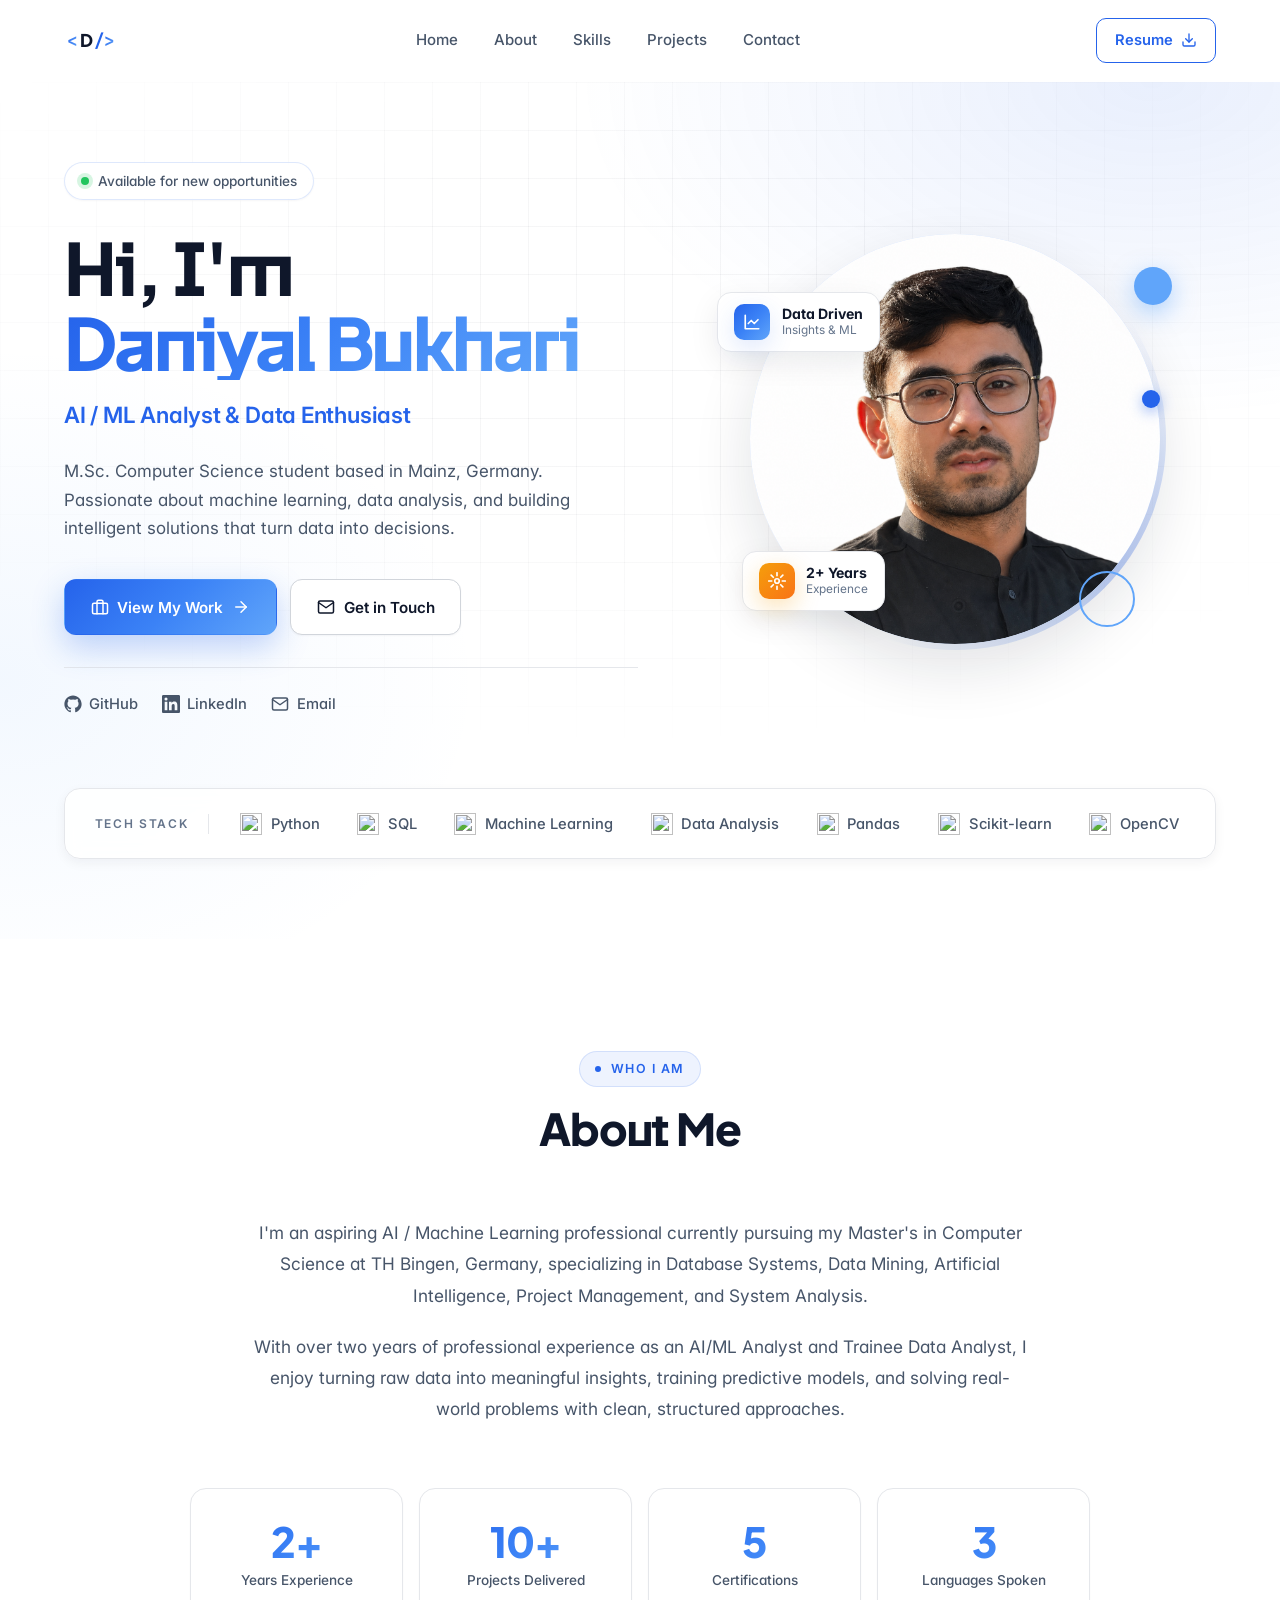
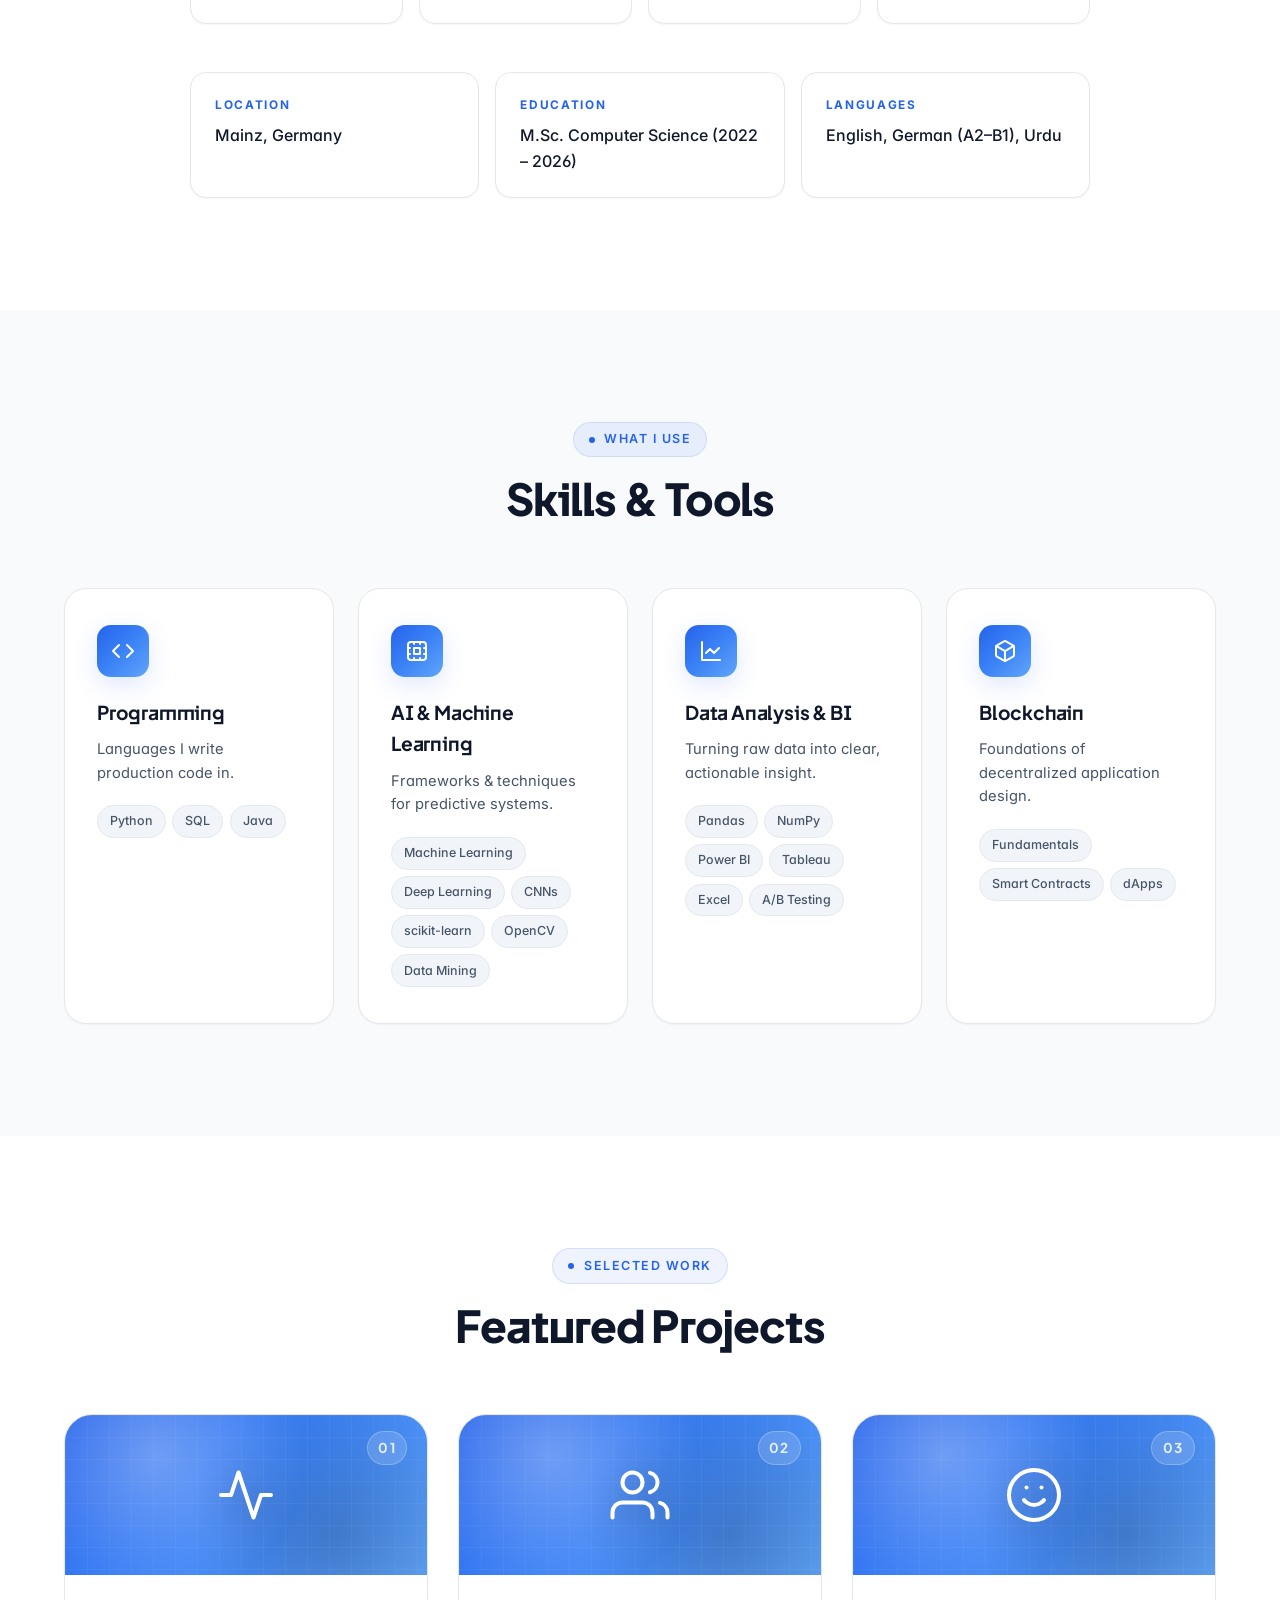
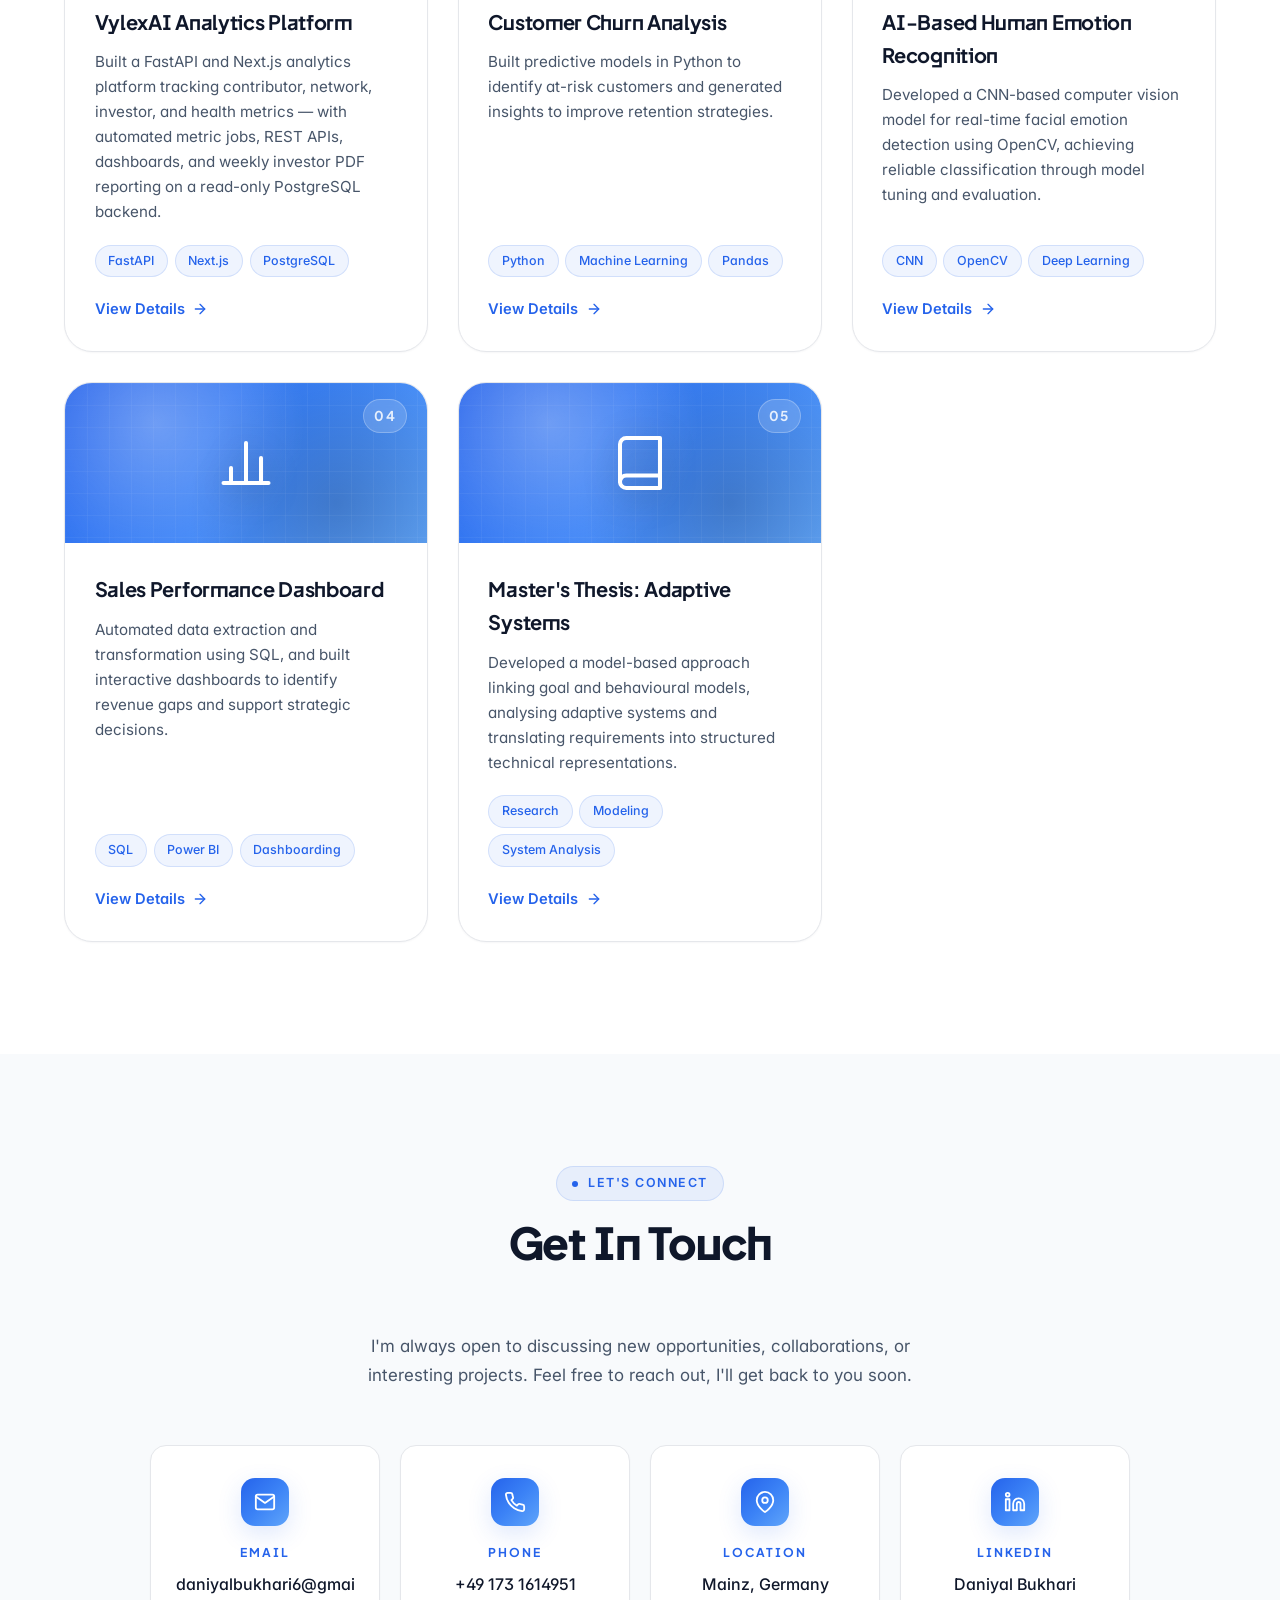
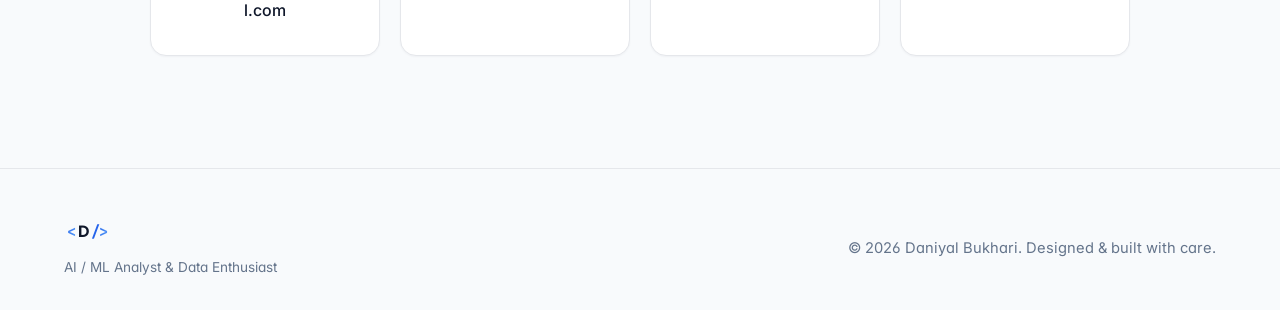
==== index.html @ b3a516f9 "Point Resume download buttons to updated CV with VylexAI Repoint btn-resume links from CV_with_thesi" ====
<!DOCTYPE html>
<html lang="en">
<head>
  <meta charset="UTF-8" />
  <meta name="viewport" content="width=device-width, initial-scale=1.0" />
  <title>Daniyal Bukhari | AI / ML Analyst</title>
  <meta name="description" content="Portfolio of Daniyal Bukhari, AI/ML Analyst and M.Sc. Computer Science student based in Mainz, Germany." />
  <link rel="preconnect" href="https://fonts.googleapis.com" />
  <link rel="preconnect" href="https://fonts.gstatic.com" crossorigin />
  <link href="https://fonts.googleapis.com/css2?family=Inter:wght@400;500;600;700;800&family=JetBrains+Mono:wght@600;700&family=Plus+Jakarta+Sans:wght@600;700;800&display=swap" rel="stylesheet" />
  <link rel="stylesheet" href="style.css" />
</head>
<body>

  <nav class="navbar">
    <div class="nav-container">
      <a href="#home" class="logo" aria-label="Daniyal Bukhari home">
        <svg class="logo-mark" viewBox="0 0 70 40" xmlns="http://www.w3.org/2000/svg" role="img" aria-hidden="true">
          <defs>
            <linearGradient id="logoGrad" x1="0" y1="0" x2="1" y2="1">
              <stop offset="0%" stop-color="#2563eb"/>
              <stop offset="100%" stop-color="#60a5fa"/>
            </linearGradient>
          </defs>
          <text x="4" y="29" font-family="'JetBrains Mono',ui-monospace,monospace" font-size="22" font-weight="700" fill="url(#logoGrad)">&lt;</text>
          <text x="20" y="29" font-family="'Plus Jakarta Sans','Inter',sans-serif" font-size="22" font-weight="800" fill="#0f172a">D</text>
          <text x="38" y="29" font-family="'JetBrains Mono',ui-monospace,monospace" font-size="22" font-weight="700" fill="#2563eb">/</text>
          <text x="50" y="29" font-family="'JetBrains Mono',ui-monospace,monospace" font-size="22" font-weight="700" fill="url(#logoGrad)">&gt;</text>
        </svg>
      </a>
      <button class="menu-toggle" aria-label="Toggle menu">&#9776;</button>
      <ul class="nav-links">
        <li><a href="#home">Home</a></li>
        <li><a href="#about">About</a></li>
        <li><a href="#skills">Skills</a></li>
        <li><a href="#projects">Projects</a></li>
        <li><a href="#contact">Contact</a></li>
      </ul>
      <a href="CV_Daniyal_Bukhari.pdf" class="btn-resume" download="Daniyal_Bukhari_CV.pdf">
        Resume
        <svg viewBox="0 0 24 24" fill="none" stroke="currentColor" stroke-width="2" stroke-linecap="round" stroke-linejoin="round" aria-hidden="true"><path d="M21 15v4a2 2 0 0 1-2 2H5a2 2 0 0 1-2-2v-4"></path><polyline points="7 10 12 15 17 10"></polyline><line x1="12" y1="15" x2="12" y2="3"></line></svg>
      </a>
    </div>
  </nav>

  <!-- Hero -->
  <section id="home" class="hero">
    <div class="grid-bg" aria-hidden="true"></div>
    <div class="container hero-grid">

      <div class="hero-content">
        <div class="hero-badge">
          <span class="dot"></span>
          <span>Available for new opportunities</span>
        </div>

        <h1>
          Hi, I'm <br />
          <span class="gradient">Daniyal Bukhari</span>
        </h1>
        <h2>AI / ML Analyst &amp; Data Enthusiast</h2>
        <p class="hero-text">
          M.Sc. Computer Science student based in Mainz, Germany. Passionate
          about machine learning, data analysis, and building intelligent
          solutions that turn data into decisions.
        </p>

        <div class="hero-buttons">
          <a href="#projects" class="btn btn-primary">
            <svg viewBox="0 0 24 24" fill="none" stroke="currentColor" stroke-width="2" stroke-linecap="round" stroke-linejoin="round" aria-hidden="true"><rect x="2" y="7" width="20" height="14" rx="2" ry="2"></rect><path d="M16 21V5a2 2 0 0 0-2-2h-4a2 2 0 0 0-2 2v16"></path></svg>
            View My Work
            <svg class="arrow" viewBox="0 0 24 24" fill="none" stroke="currentColor" stroke-width="2" stroke-linecap="round" stroke-linejoin="round" aria-hidden="true"><line x1="5" y1="12" x2="19" y2="12"></line><polyline points="12 5 19 12 12 19"></polyline></svg>
          </a>
          <a href="#contact" class="btn btn-secondary">
            <svg viewBox="0 0 24 24" fill="none" stroke="currentColor" stroke-width="2" stroke-linecap="round" stroke-linejoin="round" aria-hidden="true"><path d="M4 4h16c1.1 0 2 .9 2 2v12c0 1.1-.9 2-2 2H4c-1.1 0-2-.9-2-2V6c0-1.1.9-2 2-2z"></path><polyline points="22,6 12,13 2,6"></polyline></svg>
            Get in Touch
          </a>
        </div>

        <div class="hero-socials">
          <a href="https://github.com/Daniyal26" target="_blank" rel="noopener" class="social-link">
            <svg viewBox="0 0 24 24" fill="currentColor" aria-hidden="true"><path d="M12 .5C5.65.5.5 5.65.5 12c0 5.08 3.29 9.39 7.86 10.91.58.1.79-.25.79-.56 0-.27-.01-1-.02-1.96-3.2.69-3.87-1.54-3.87-1.54-.52-1.33-1.28-1.69-1.28-1.69-1.05-.72.08-.7.08-.7 1.16.08 1.77 1.19 1.77 1.19 1.03 1.77 2.7 1.26 3.36.96.1-.75.4-1.26.73-1.55-2.55-.29-5.24-1.28-5.24-5.69 0-1.26.45-2.29 1.18-3.09-.12-.29-.51-1.46.11-3.04 0 0 .97-.31 3.18 1.18a11 11 0 0 1 5.79 0c2.21-1.49 3.18-1.18 3.18-1.18.62 1.58.23 2.75.11 3.04.74.8 1.18 1.83 1.18 3.09 0 4.42-2.69 5.39-5.25 5.68.41.35.78 1.05.78 2.12 0 1.53-.01 2.76-.01 3.13 0 .31.21.67.8.56C20.21 21.39 23.5 17.08 23.5 12 23.5 5.65 18.35.5 12 .5z"/></svg>
            GitHub
          </a>
          <a href="https://www.linkedin.com/in/sm-daniyal-bukhari/" target="_blank" rel="noopener" class="social-link linkedin">
            <svg viewBox="0 0 24 24" fill="currentColor" aria-hidden="true"><path d="M20.45 20.45h-3.55v-5.57c0-1.33-.03-3.04-1.85-3.04-1.85 0-2.13 1.45-2.13 2.94v5.67H9.36V9h3.41v1.56h.05c.48-.9 1.64-1.85 3.37-1.85 3.6 0 4.27 2.37 4.27 5.46v6.28zM5.34 7.43a2.06 2.06 0 1 1 0-4.12 2.06 2.06 0 0 1 0 4.12zm1.78 13.02H3.56V9h3.56v11.45zM22.22 0H1.77C.79 0 0 .77 0 1.72v20.56C0 23.23.79 24 1.77 24h20.45C23.21 24 24 23.23 24 22.28V1.72C24 .77 23.21 0 22.22 0z"/></svg>
            LinkedIn
          </a>
          <a href="mailto:daniyalbukhari6@gmail.com" class="social-link">
            <svg viewBox="0 0 24 24" fill="none" stroke="currentColor" stroke-width="2" stroke-linecap="round" stroke-linejoin="round" aria-hidden="true"><path d="M4 4h16c1.1 0 2 .9 2 2v12c0 1.1-.9 2-2 2H4c-1.1 0-2-.9-2-2V6c0-1.1.9-2 2-2z"></path><polyline points="22,6 12,13 2,6"></polyline></svg>
            Email
          </a>
        </div>
      </div>

      <div class="hero-visual">
        <div class="avatar-wrap">
          <div class="deco-circle deco-circle-1" aria-hidden="true"></div>
          <div class="deco-circle deco-circle-2" aria-hidden="true"></div>
          <div class="deco-circle deco-circle-3" aria-hidden="true"></div>
          <div class="avatar-disc">
            <img src="photo_port.png" alt="Daniyal Bukhari" />
          </div>
          <div class="floating-card floating-card-1" aria-hidden="true">
            <div class="fc-icon">
              <svg viewBox="0 0 24 24" fill="none" stroke="currentColor" stroke-width="2.2" stroke-linecap="round" stroke-linejoin="round"><path d="M3 3v18h18"/><path d="M7 14l4-4 4 4 5-5"/></svg>
            </div>
            <div>
              <div class="fc-title">Data Driven</div>
              <div class="fc-sub">Insights &amp; ML</div>
            </div>
          </div>
          <div class="floating-card floating-card-2" aria-hidden="true">
            <div class="fc-icon alt">
              <svg viewBox="0 0 24 24" fill="none" stroke="currentColor" stroke-width="2.2" stroke-linecap="round" stroke-linejoin="round"><circle cx="12" cy="12" r="3"/><path d="M12 1v4M12 19v4M4.22 4.22l2.83 2.83M16.95 16.95l2.83 2.83M1 12h4M19 12h4M4.22 19.78l2.83-2.83M16.95 7.05l2.83-2.83"/></svg>
            </div>
            <div>
              <div class="fc-title">2+ Years</div>
              <div class="fc-sub">Experience</div>
            </div>
          </div>
        </div>
      </div>

    </div>

    <!-- Tech stack strip -->
    <div class="container">
      <div class="tech-strip">
        <span class="tech-label">Tech Stack</span>
        <div class="tech-list">
          <div class="tech-item">
            <img src="https://cdn.simpleicons.org/python/3776AB" alt="" aria-hidden="true" />
            <span>Python</span>
          </div>
          <div class="tech-item">
            <img src="https://cdn.simpleicons.org/mysql/4479A1" alt="" aria-hidden="true" />
            <span>SQL</span>
          </div>
          <div class="tech-item">
            <img src="https://cdn.simpleicons.org/tensorflow/FF6F00" alt="" aria-hidden="true" />
            <span>Machine Learning</span>
          </div>
          <div class="tech-item">
            <img src="https://cdn.simpleicons.org/numpy/013243" alt="" aria-hidden="true" />
            <span>Data Analysis</span>
          </div>
          <div class="tech-item">
            <img src="https://cdn.simpleicons.org/pandas/150458" alt="" aria-hidden="true" />
            <span>Pandas</span>
          </div>
          <div class="tech-item">
            <img src="https://cdn.simpleicons.org/scikitlearn/F7931E" alt="" aria-hidden="true" />
            <span>Scikit-learn</span>
          </div>
          <div class="tech-item">
            <img src="https://cdn.simpleicons.org/opencv/5C3EE8" alt="" aria-hidden="true" />
            <span>OpenCV</span>
          </div>
        </div>
      </div>
    </div>
  </section>

  <!-- About -->
  <section id="about" class="section">
    <div class="container">
      <span class="section-eyebrow">Who I Am</span>
      <h2 class="section-title">About Me</h2>
      <div class="about-content reveal">
        <p>
          I'm an aspiring AI / Machine Learning professional currently pursuing
          my Master's in Computer Science at TH Bingen, Germany, specializing
          in Database Systems, Data Mining, Artificial Intelligence, Project
          Management, and System Analysis.
        </p>
        <p>
          With over two years of professional experience as an AI/ML Analyst
          and Trainee Data Analyst, I enjoy turning raw data into meaningful
          insights, training predictive models, and solving real-world problems
          with clean, structured approaches.
        </p>
      </div>

      <div class="stats-grid">
        <div class="stat-card reveal">
          <div class="stat-num">2+</div>
          <div class="stat-label">Years Experience</div>
        </div>
        <div class="stat-card reveal">
          <div class="stat-num">10+</div>
          <div class="stat-label">Projects Delivered</div>
        </div>
        <div class="stat-card reveal">
          <div class="stat-num">5</div>
          <div class="stat-label">Certifications</div>
        </div>
        <div class="stat-card reveal">
          <div class="stat-num">3</div>
          <div class="stat-label">Languages Spoken</div>
        </div>
      </div>

      <div class="about-info">
        <div class="reveal">
          <strong>Location</strong>
          <span>Mainz, Germany</span>
        </div>
        <div class="reveal">
          <strong>Education</strong>
          <span>M.Sc. Computer Science (2022 – 2026)</span>
        </div>
        <div class="reveal">
          <strong>Languages</strong>
          <span>English, German (A2–B1), Urdu</span>
        </div>
      </div>
    </div>
  </section>

  <!-- Skills -->
  <section id="skills" class="section section-alt">
    <div class="container">
      <span class="section-eyebrow">What I Use</span>
      <h2 class="section-title">Skills &amp; Tools</h2>
      <div class="skills-grid">

        <div class="skill-card reveal">
          <div class="skill-icon" aria-hidden="true">
            <svg viewBox="0 0 24 24" fill="none" stroke="currentColor" stroke-width="2" stroke-linecap="round" stroke-linejoin="round"><polyline points="16 18 22 12 16 6"></polyline><polyline points="8 6 2 12 8 18"></polyline></svg>
          </div>
          <h3>Programming</h3>
          <p class="skill-desc">Languages I write production code in.</p>
          <div class="skill-tags">
            <span>Python</span>
            <span>SQL</span>
            <span>Java</span>
          </div>
        </div>

        <div class="skill-card reveal">
          <div class="skill-icon" aria-hidden="true">
            <svg viewBox="0 0 24 24" fill="none" stroke="currentColor" stroke-width="2" stroke-linecap="round" stroke-linejoin="round"><rect x="3" y="3" width="18" height="18" rx="3"></rect><path d="M9 9h6v6H9z"></path><path d="M9 3v2"></path><path d="M15 3v2"></path><path d="M9 19v2"></path><path d="M15 19v2"></path><path d="M3 9h2"></path><path d="M3 15h2"></path><path d="M19 9h2"></path><path d="M19 15h2"></path></svg>
          </div>
          <h3>AI &amp; Machine Learning</h3>
          <p class="skill-desc">Frameworks &amp; techniques for predictive systems.</p>
          <div class="skill-tags">
            <span>Machine Learning</span>
            <span>Deep Learning</span>
            <span>CNNs</span>
            <span>scikit-learn</span>
            <span>OpenCV</span>
            <span>Data Mining</span>
          </div>
        </div>

        <div class="skill-card reveal">
          <div class="skill-icon" aria-hidden="true">
            <svg viewBox="0 0 24 24" fill="none" stroke="currentColor" stroke-width="2" stroke-linecap="round" stroke-linejoin="round"><path d="M3 3v18h18"></path><path d="M7 14l4-4 4 4 5-5"></path></svg>
          </div>
          <h3>Data Analysis &amp; BI</h3>
          <p class="skill-desc">Turning raw data into clear, actionable insight.</p>
          <div class="skill-tags">
            <span>Pandas</span>
            <span>NumPy</span>
            <span>Power BI</span>
            <span>Tableau</span>
            <span>Excel</span>
            <span>A/B Testing</span>
          </div>
        </div>

        <div class="skill-card reveal">
          <div class="skill-icon" aria-hidden="true">
            <svg viewBox="0 0 24 24" fill="none" stroke="currentColor" stroke-width="2" stroke-linecap="round" stroke-linejoin="round"><path d="M21 16V8a2 2 0 0 0-1-1.73l-7-4a2 2 0 0 0-2 0l-7 4A2 2 0 0 0 3 8v8a2 2 0 0 0 1 1.73l7 4a2 2 0 0 0 2 0l7-4A2 2 0 0 0 21 16z"></path><polyline points="3.27 6.96 12 12.01 20.73 6.96"></polyline><line x1="12" y1="22.08" x2="12" y2="12"></line></svg>
          </div>
          <h3>Blockchain</h3>
          <p class="skill-desc">Foundations of decentralized application design.</p>
          <div class="skill-tags">
            <span>Fundamentals</span>
            <span>Smart Contracts</span>
            <span>dApps</span>
          </div>
        </div>

      </div>
    </div>
  </section>

  <!-- Projects -->
  <section id="projects" class="section">
    <div class="container">
      <span class="section-eyebrow">Selected Work</span>
      <h2 class="section-title">Featured Projects</h2>
      <div class="projects-grid">

        <article class="project-card reveal">
          <div class="project-thumb">
            <span class="project-num">01</span>
            <svg viewBox="0 0 24 24" fill="none" stroke="currentColor" stroke-width="1.6" stroke-linecap="round" stroke-linejoin="round"><polyline points="22 12 18 12 15 21 9 3 6 12 2 12"></polyline></svg>
          </div>
          <div class="project-body">
            <h3>VylexAI Analytics Platform</h3>
            <p>
              Built a FastAPI and Next.js analytics platform tracking
              contributor, network, investor, and health metrics — with
              automated metric jobs, REST APIs, dashboards, and weekly investor
              PDF reporting on a read-only PostgreSQL backend.
            </p>
            <div class="project-tags">
              <span>FastAPI</span>
              <span>Next.js</span>
              <span>PostgreSQL</span>
            </div>
            <a href="projects/vylexai-analytics.html" class="project-link">
              View Details
              <svg viewBox="0 0 24 24" fill="none" stroke="currentColor" stroke-width="2" stroke-linecap="round" stroke-linejoin="round" aria-hidden="true"><line x1="5" y1="12" x2="19" y2="12"></line><polyline points="12 5 19 12 12 19"></polyline></svg>
            </a>
          </div>
        </article>

        <article class="project-card reveal">
          <div class="project-thumb">
            <span class="project-num">02</span>
            <svg viewBox="0 0 24 24" fill="none" stroke="currentColor" stroke-width="1.6" stroke-linecap="round" stroke-linejoin="round"><path d="M17 21v-2a4 4 0 0 0-4-4H5a4 4 0 0 0-4 4v2"></path><circle cx="9" cy="7" r="4"></circle><path d="M23 21v-2a4 4 0 0 0-3-3.87"></path><path d="M16 3.13a4 4 0 0 1 0 7.75"></path></svg>
          </div>
          <div class="project-body">
            <h3>Customer Churn Analysis</h3>
            <p>
              Built predictive models in Python to identify at-risk customers
              and generated insights to improve retention strategies.
            </p>
            <div class="project-tags">
              <span>Python</span>
              <span>Machine Learning</span>
              <span>Pandas</span>
            </div>
            <a href="projects/churn-analysis.html" class="project-link">
              View Details
              <svg viewBox="0 0 24 24" fill="none" stroke="currentColor" stroke-width="2" stroke-linecap="round" stroke-linejoin="round" aria-hidden="true"><line x1="5" y1="12" x2="19" y2="12"></line><polyline points="12 5 19 12 12 19"></polyline></svg>
            </a>
          </div>
        </article>

        <article class="project-card reveal">
          <div class="project-thumb">
            <span class="project-num">03</span>
            <svg viewBox="0 0 24 24" fill="none" stroke="currentColor" stroke-width="1.6" stroke-linecap="round" stroke-linejoin="round"><circle cx="12" cy="12" r="10"></circle><path d="M8 14s1.5 2 4 2 4-2 4-2"></path><line x1="9" y1="9" x2="9.01" y2="9"></line><line x1="15" y1="9" x2="15.01" y2="9"></line></svg>
          </div>
          <div class="project-body">
            <h3>AI-Based Human Emotion Recognition</h3>
            <p>
              Developed a CNN-based computer vision model for real-time facial
              emotion detection using OpenCV, achieving reliable classification
              through model tuning and evaluation.
            </p>
            <div class="project-tags">
              <span>CNN</span>
              <span>OpenCV</span>
              <span>Deep Learning</span>
            </div>
            <a href="#" class="project-link">
              View Details
              <svg viewBox="0 0 24 24" fill="none" stroke="currentColor" stroke-width="2" stroke-linecap="round" stroke-linejoin="round" aria-hidden="true"><line x1="5" y1="12" x2="19" y2="12"></line><polyline points="12 5 19 12 12 19"></polyline></svg>
            </a>
          </div>
        </article>

        <article class="project-card reveal">
          <div class="project-thumb">
            <span class="project-num">04</span>
            <svg viewBox="0 0 24 24" fill="none" stroke="currentColor" stroke-width="1.6" stroke-linecap="round" stroke-linejoin="round"><line x1="18" y1="20" x2="18" y2="10"></line><line x1="12" y1="20" x2="12" y2="4"></line><line x1="6" y1="20" x2="6" y2="14"></line><line x1="3" y1="20" x2="21" y2="20"></line></svg>
          </div>
          <div class="project-body">
            <h3>Sales Performance Dashboard</h3>
            <p>
              Automated data extraction and transformation using SQL, and built
              interactive dashboards to identify revenue gaps and support
              strategic decisions.
            </p>
            <div class="project-tags">
              <span>SQL</span>
              <span>Power BI</span>
              <span>Dashboarding</span>
            </div>
            <a href="#" class="project-link">
              View Details
              <svg viewBox="0 0 24 24" fill="none" stroke="currentColor" stroke-width="2" stroke-linecap="round" stroke-linejoin="round" aria-hidden="true"><line x1="5" y1="12" x2="19" y2="12"></line><polyline points="12 5 19 12 12 19"></polyline></svg>
            </a>
          </div>
        </article>

        <article class="project-card reveal">
          <div class="project-thumb">
            <span class="project-num">05</span>
            <svg viewBox="0 0 24 24" fill="none" stroke="currentColor" stroke-width="1.6" stroke-linecap="round" stroke-linejoin="round"><path d="M4 19.5A2.5 2.5 0 0 1 6.5 17H20"></path><path d="M6.5 2H20v20H6.5A2.5 2.5 0 0 1 4 19.5v-15A2.5 2.5 0 0 1 6.5 2z"></path></svg>
          </div>
          <div class="project-body">
            <h3>Master's Thesis: Adaptive Systems</h3>
            <p>
              Developed a model-based approach linking goal and behavioural
              models, analysing adaptive systems and translating requirements
              into structured technical representations.
            </p>
            <div class="project-tags">
              <span>Research</span>
              <span>Modeling</span>
              <span>System Analysis</span>
            </div>
            <a href="#" class="project-link">
              View Details
              <svg viewBox="0 0 24 24" fill="none" stroke="currentColor" stroke-width="2" stroke-linecap="round" stroke-linejoin="round" aria-hidden="true"><line x1="5" y1="12" x2="19" y2="12"></line><polyline points="12 5 19 12 12 19"></polyline></svg>
            </a>
          </div>
        </article>

      </div>
    </div>
  </section>

  <!-- Contact -->
  <section id="contact" class="section section-alt">
    <div class="container">
      <span class="section-eyebrow">Let's Connect</span>
      <h2 class="section-title">Get In Touch</h2>
      <p class="contact-intro">
        I'm always open to discussing new opportunities, collaborations, or
        interesting projects. Feel free to reach out, I'll get back to you soon.
      </p>
      <div class="contact-grid">

        <a href="mailto:daniyalbukhari6@gmail.com" class="contact-card reveal">
          <div class="contact-icon" aria-hidden="true">
            <svg viewBox="0 0 24 24" fill="none" stroke="currentColor" stroke-width="2" stroke-linecap="round" stroke-linejoin="round"><path d="M4 4h16c1.1 0 2 .9 2 2v12c0 1.1-.9 2-2 2H4c-1.1 0-2-.9-2-2V6c0-1.1.9-2 2-2z"></path><polyline points="22,6 12,13 2,6"></polyline></svg>
          </div>
          <h3>Email</h3>
          <p>daniyalbukhari6@gmail.com</p>
        </a>

        <a href="tel:+491731614951" class="contact-card reveal">
          <div class="contact-icon" aria-hidden="true">
            <svg viewBox="0 0 24 24" fill="none" stroke="currentColor" stroke-width="2" stroke-linecap="round" stroke-linejoin="round"><path d="M22 16.92v3a2 2 0 0 1-2.18 2 19.79 19.79 0 0 1-8.63-3.07 19.5 19.5 0 0 1-6-6 19.79 19.79 0 0 1-3.07-8.67A2 2 0 0 1 4.11 2h3a2 2 0 0 1 2 1.72 12.84 12.84 0 0 0 .7 2.81 2 2 0 0 1-.45 2.11L8.09 9.91a16 16 0 0 0 6 6l1.27-1.27a2 2 0 0 1 2.11-.45 12.84 12.84 0 0 0 2.81.7A2 2 0 0 1 22 16.92z"></path></svg>
          </div>
          <h3>Phone</h3>
          <p>+49 173 1614951</p>
        </a>

        <div class="contact-card reveal">
          <div class="contact-icon" aria-hidden="true">
            <svg viewBox="0 0 24 24" fill="none" stroke="currentColor" stroke-width="2" stroke-linecap="round" stroke-linejoin="round"><path d="M21 10c0 7-9 13-9 13s-9-6-9-13a9 9 0 0 1 18 0z"></path><circle cx="12" cy="10" r="3"></circle></svg>
          </div>
          <h3>Location</h3>
          <p>Mainz, Germany</p>
        </div>

        <a href="https://www.linkedin.com/in/sm-daniyal-bukhari/" target="_blank" rel="noopener" class="contact-card reveal">
          <div class="contact-icon" aria-hidden="true">
            <svg viewBox="0 0 24 24" fill="none" stroke="currentColor" stroke-width="2" stroke-linecap="round" stroke-linejoin="round"><path d="M16 8a6 6 0 0 1 6 6v7h-4v-7a2 2 0 0 0-4 0v7h-4v-7a6 6 0 0 1 6-6z"></path><rect x="2" y="9" width="4" height="12"></rect><circle cx="4" cy="4" r="2"></circle></svg>
          </div>
          <h3>LinkedIn</h3>
          <p>Daniyal Bukhari</p>
        </a>

      </div>
    </div>
  </section>

  <footer class="footer">
    <div class="container footer-inner">
      <div class="footer-brand">
        <a href="#home" class="logo" aria-label="Daniyal Bukhari home">
        <svg class="logo-mark" viewBox="0 0 70 40" xmlns="http://www.w3.org/2000/svg" role="img" aria-hidden="true">
          <defs>
            <linearGradient id="logoGrad" x1="0" y1="0" x2="1" y2="1">
              <stop offset="0%" stop-color="#2563eb"/>
              <stop offset="100%" stop-color="#60a5fa"/>
            </linearGradient>
          </defs>
          <text x="4" y="29" font-family="'JetBrains Mono',ui-monospace,monospace" font-size="22" font-weight="700" fill="url(#logoGrad)">&lt;</text>
          <text x="20" y="29" font-family="'Plus Jakarta Sans','Inter',sans-serif" font-size="22" font-weight="800" fill="#0f172a">D</text>
          <text x="38" y="29" font-family="'JetBrains Mono',ui-monospace,monospace" font-size="22" font-weight="700" fill="#2563eb">/</text>
          <text x="50" y="29" font-family="'JetBrains Mono',ui-monospace,monospace" font-size="22" font-weight="700" fill="url(#logoGrad)">&gt;</text>
        </svg>
      </a>
        <p>AI / ML Analyst &amp; Data Enthusiast</p>
      </div>
      <p class="footer-copy">&copy; <span id="year"></span> Daniyal Bukhari. Designed &amp; built with care.</p>
    </div>
  </footer>

  <a href="#home" class="scroll-top" aria-label="Scroll to top">
    <svg viewBox="0 0 24 24" fill="none" stroke="currentColor" stroke-width="2" stroke-linecap="round" stroke-linejoin="round"><line x1="12" y1="19" x2="12" y2="5"></line><polyline points="5 12 12 5 19 12"></polyline></svg>
  </a>

  <script src="script.js"></script>
</body>
</html>
---- style.css ----
/* ============================================
   Theme tokens — edit here to re-skin the site
   ============================================ */
:root {
  /* Brand */
  --brand-1: #2563eb;
  --brand-2: #3b82f6;
  --brand-3: #60a5fa;
  --brand-deep: #1d4ed8;
  --gradient-brand: linear-gradient(135deg, #2563eb 0%, #3b82f6 50%, #60a5fa 100%);
  --gradient-soft: linear-gradient(135deg, #eff6ff 0%, #dbeafe 100%);

  /* Surfaces */
  --bg: #ffffff;
  --bg-soft: #f8fafc;
  --bg-tint: #f1f5f9;
  --surface: #ffffff;
  --border: #e5e7eb;
  --border-strong: #d1d5db;

  /* Text */
  --text: #0f172a;
  --text-muted: #475569;
  --text-dim: #64748b;

  /* Effects */
  --radius-xs: 8px;
  --radius-sm: 12px;
  --radius: 16px;
  --radius-lg: 22px;
  --radius-xl: 28px;
  --shadow-xs: 0 1px 2px rgba(15, 23, 42, 0.04);
  --shadow-sm: 0 4px 12px rgba(15, 23, 42, 0.05);
  --shadow-md: 0 10px 30px rgba(15, 23, 42, 0.08);
  --shadow-lg: 0 24px 60px rgba(15, 23, 42, 0.12);
  --shadow-glow: 0 12px 32px rgba(37, 99, 235, 0.28);
  --shadow-glow-soft: 0 8px 24px rgba(37, 99, 235, 0.15);

  --ease: cubic-bezier(0.4, 0, 0.2, 1);
  --ease-spring: cubic-bezier(0.34, 1.56, 0.64, 1);
  --t-fast: 180ms var(--ease);
  --t: 320ms var(--ease);
  --t-slow: 500ms var(--ease);

  /* Typography */
  --font-display: 'Plus Jakarta Sans', 'Inter', -apple-system, BlinkMacSystemFont, sans-serif;
  --font-body: 'Inter', -apple-system, BlinkMacSystemFont, "Segoe UI", Roboto, sans-serif;
}

/* ============================================
   Reset & base
   ============================================ */
*, *::before, *::after { box-sizing: border-box; margin: 0; padding: 0; }
html {
  scroll-behavior: smooth;
  scroll-padding-top: 80px;
}

body {
  font-family: var(--font-body);
  color: var(--text);
  background: var(--bg);
  line-height: 1.65;
  -webkit-font-smoothing: antialiased;
  -moz-osx-font-smoothing: grayscale;
  font-feature-settings: "ss01", "cv11";
  overflow-x: hidden;
}

a { color: inherit; text-decoration: none; }
img { max-width: 100%; display: block; }
::selection { background: rgba(37, 99, 235, 0.18); color: var(--text); }

h1, h2, h3 { font-family: var(--font-display); }

:focus-visible {
  outline: 2px solid var(--brand-1);
  outline-offset: 3px;
  border-radius: 4px;
}

/* ============================================
   Layout
   ============================================ */
.container {
  max-width: 1200px;
  margin: 0 auto;
  padding: 0 1.5rem;
}

.section {
  padding: 7rem 1.5rem;
  position: relative;
}

.section-alt {
  background: var(--bg-soft);
}

.section-eyebrow {
  display: inline-flex;
  align-items: center;
  gap: 0.6rem;
  padding: 0.4rem 0.95rem;
  background: rgba(37, 99, 235, 0.08);
  border: 1px solid rgba(37, 99, 235, 0.14);
  border-radius: 999px;
  font-size: 0.78rem;
  font-weight: 600;
  letter-spacing: 0.12em;
  text-transform: uppercase;
  color: var(--brand-1);
  margin-bottom: 1rem;
}

.section-eyebrow::before {
  content: "";
  width: 6px;
  height: 6px;
  border-radius: 50%;
  background: var(--brand-1);
}

/* center the eyebrow inside section blocks */
.section .container > .section-eyebrow {
  display: flex;
  width: fit-content;
  margin-left: auto;
  margin-right: auto;
}

.section-title {
  font-size: clamp(2rem, 4.2vw, 2.75rem);
  font-weight: 800;
  text-align: center;
  letter-spacing: -0.025em;
  margin-bottom: 4rem;
  color: var(--text);
  line-height: 1.15;
}

/* ============================================
   Navbar
   ============================================ */
.navbar {
  position: sticky;
  top: 0;
  z-index: 100;
  background: rgba(255, 255, 255, 0.78);
  backdrop-filter: blur(18px) saturate(160%);
  -webkit-backdrop-filter: blur(18px) saturate(160%);
  border-bottom: 1px solid transparent;
  transition: border-color var(--t), box-shadow var(--t), background var(--t);
}

.navbar.scrolled {
  border-bottom-color: var(--border);
  box-shadow: 0 6px 24px rgba(15, 23, 42, 0.05);
}

.nav-container {
  max-width: 1200px;
  margin: 0 auto;
  padding: 1.1rem 1.5rem;
  display: flex;
  justify-content: space-between;
  align-items: center;
  gap: 1rem;
}

.logo {
  display: inline-flex;
  align-items: center;
  font-family: var(--font-display);
  font-size: 1.4rem;
  font-weight: 800;
  letter-spacing: -0.025em;
  color: var(--text);
}

.logo span { color: var(--brand-1); }

.logo-mark {
  display: block;
  height: 32px;
  width: auto;
  transition: transform var(--t-fast), filter var(--t);
}

.logo:hover .logo-mark {
  transform: translateY(-1px) scale(1.04);
  filter: drop-shadow(0 4px 10px rgba(37, 99, 235, 0.25));
}

.footer-brand .logo-mark { height: 28px; }

@media (max-width: 720px) {
  .logo-mark { height: 28px; }
}

.nav-links {
  display: flex;
  gap: 0.25rem;
  list-style: none;
}

.nav-links a {
  position: relative;
  display: inline-block;
  padding: 0.55rem 1rem;
  font-size: 0.94rem;
  font-weight: 500;
  color: var(--text-muted);
  border-radius: 8px;
  transition: color var(--t-fast), background var(--t-fast);
}

.nav-links a::after {
  content: "";
  position: absolute;
  left: 1rem;
  right: 1rem;
  bottom: 4px;
  height: 2px;
  border-radius: 2px;
  background: var(--brand-1);
  transform: scaleX(0);
  transform-origin: center;
  transition: transform var(--t);
}

.nav-links a:hover { color: var(--text); }
.nav-links a:hover::after { transform: scaleX(1); }

.btn-resume {
  display: inline-flex;
  align-items: center;
  gap: 0.45rem;
  padding: 0.6rem 1.15rem;
  border: 1.5px solid var(--brand-1);
  color: var(--brand-1);
  border-radius: 10px;
  font-size: 0.92rem;
  font-weight: 600;
  transition: background var(--t-fast), color var(--t-fast), transform var(--t-fast), box-shadow var(--t);
}

.btn-resume svg { width: 16px; height: 16px; }

.btn-resume:hover {
  background: var(--brand-1);
  color: #fff;
  transform: translateY(-1px);
  box-shadow: var(--shadow-glow-soft);
}

.menu-toggle {
  display: none;
  background: none;
  border: 1px solid var(--border);
  border-radius: 10px;
  padding: 0.4rem 0.7rem;
  font-size: 1.25rem;
  cursor: pointer;
  color: var(--text);
}

/* ============================================
   Hero
   ============================================ */
.hero {
  position: relative;
  padding: 5rem 1.5rem 5rem;
  overflow: hidden;
  background:
    radial-gradient(60rem 35rem at 90% 0%, rgba(37,99,235,0.10), transparent 60%),
    radial-gradient(50rem 35rem at 0% 70%, rgba(96,165,250,0.08), transparent 60%);
}

/* subtle grid pattern */
.grid-bg {
  position: absolute;
  inset: 0;
  background-image:
    linear-gradient(rgba(15, 23, 42, 0.04) 1px, transparent 1px),
    linear-gradient(90deg, rgba(15, 23, 42, 0.04) 1px, transparent 1px);
  background-size: 48px 48px;
  mask-image: radial-gradient(ellipse 80% 60% at 50% 30%, #000 30%, transparent 80%);
  -webkit-mask-image: radial-gradient(ellipse 80% 60% at 50% 30%, #000 30%, transparent 80%);
  pointer-events: none;
}

.hero-grid {
  display: grid;
  grid-template-columns: 1.1fr 1fr;
  gap: 3.5rem;
  align-items: center;
  margin-bottom: 4.5rem;
  position: relative;
}

.hero-content { max-width: 600px; }

.hero-badge {
  display: inline-flex;
  align-items: center;
  gap: 0.55rem;
  padding: 0.45rem 1rem;
  border-radius: 999px;
  background: rgba(255, 255, 255, 0.7);
  backdrop-filter: blur(10px);
  border: 1px solid rgba(37, 99, 235, 0.15);
  font-size: 0.85rem;
  color: var(--text-muted);
  margin-bottom: 1.85rem;
  font-weight: 500;
  box-shadow: var(--shadow-xs);
}

.hero-badge .dot {
  width: 8px;
  height: 8px;
  border-radius: 50%;
  background: #22c55e;
  box-shadow: 0 0 0 4px rgba(34, 197, 94, 0.18);
  animation: pulse-dot 2.4s ease-in-out infinite;
}

@keyframes pulse-dot {
  0%, 100% { box-shadow: 0 0 0 4px rgba(34, 197, 94, 0.18); }
  50%      { box-shadow: 0 0 0 7px rgba(34, 197, 94, 0.05); }
}

.hero h1 {
  font-size: clamp(2.5rem, 6.5vw, 4.5rem);
  font-weight: 800;
  letter-spacing: -0.035em;
  line-height: 1.04;
  margin-bottom: 1.1rem;
  color: var(--text);
}

.hero h1 .gradient {
  background: var(--gradient-brand);
  -webkit-background-clip: text;
  background-clip: text;
  color: transparent;
  display: inline-block;
}

.hero h2 {
  font-size: clamp(1.1rem, 2.2vw, 1.4rem);
  color: var(--brand-1);
  font-weight: 600;
  margin-bottom: 1.4rem;
  letter-spacing: -0.01em;
  font-family: var(--font-body);
}

.hero-text {
  color: var(--text-muted);
  font-size: 1.06rem;
  line-height: 1.7;
  margin-bottom: 2.25rem;
  max-width: 540px;
}

.hero-buttons {
  display: flex;
  gap: 0.85rem;
  flex-wrap: wrap;
  margin-bottom: 2rem;
}

.hero-socials {
  display: flex;
  align-items: center;
  gap: 1.5rem;
  flex-wrap: wrap;
  padding-top: 1.5rem;
  border-top: 1px solid var(--border);
}

.social-link {
  display: inline-flex;
  align-items: center;
  gap: 0.45rem;
  font-size: 0.92rem;
  font-weight: 500;
  color: var(--text-muted);
  transition: color var(--t-fast), transform var(--t-fast);
}

.social-link svg { width: 18px; height: 18px; }

.social-link:hover {
  color: var(--brand-1);
  transform: translateY(-1px);
}

.social-link.linkedin:hover { color: #0a66c2; }

/* ============================================
   Buttons
   ============================================ */
.btn {
  display: inline-flex;
  align-items: center;
  justify-content: center;
  gap: 0.55rem;
  padding: 0.9rem 1.6rem;
  border-radius: 12px;
  font-weight: 600;
  font-size: 0.95rem;
  cursor: pointer;
  border: 1.5px solid transparent;
  transition: transform var(--t-fast), box-shadow var(--t), background var(--t), border-color var(--t), color var(--t);
  white-space: nowrap;
  position: relative;
  overflow: hidden;
}

.btn svg { width: 18px; height: 18px; }
.btn .arrow { transition: transform var(--t); }
.btn:hover .arrow { transform: translateX(3px); }

.btn-primary {
  background: var(--gradient-brand);
  color: #fff;
  box-shadow: var(--shadow-glow);
}

.btn-primary::before {
  content: "";
  position: absolute;
  inset: 0;
  background: linear-gradient(135deg, #1d4ed8, #2563eb);
  opacity: 0;
  transition: opacity var(--t);
}

.btn-primary > * { position: relative; z-index: 1; }

.btn-primary:hover {
  transform: translateY(-2px);
  box-shadow: 0 18px 40px rgba(37, 99, 235, 0.4);
}

.btn-primary:hover::before { opacity: 1; }

.btn-secondary {
  background: #fff;
  border-color: var(--border-strong);
  color: var(--text);
  box-shadow: var(--shadow-xs);
}

.btn-secondary:hover {
  transform: translateY(-2px);
  border-color: var(--brand-1);
  color: var(--brand-1);
  box-shadow: var(--shadow-sm);
}

/* ============================================
   Hero visual (avatar + decoration + floating cards)
   ============================================ */
.hero-visual {
  display: flex;
  align-items: center;
  justify-content: center;
  position: relative;
}

.avatar-wrap {
  position: relative;
  width: clamp(280px, 32vw, 440px);
  aspect-ratio: 1;
}

.avatar-wrap::before {
  content: "";
  position: absolute;
  inset: -6px;
  border-radius: 50%;
  background: conic-gradient(from 200deg, transparent 60%, rgba(37, 99, 235, 0.3) 80%, transparent 100%);
  animation: rotate 14s linear infinite;
  z-index: 0;
}

@keyframes rotate {
  to { transform: rotate(360deg); }
}

.avatar-disc {
  position: absolute;
  inset: 0;
  border-radius: 50%;
  background: var(--gradient-soft);
  box-shadow:
    inset 0 0 0 1px rgba(37, 99, 235, 0.08),
    var(--shadow-lg);
  overflow: hidden;
  isolation: isolate;
}

.avatar-disc img {
  position: absolute;
  inset: 0;
  width: 100%;
  height: 100%;
  object-fit: cover;
  object-position: center 22%;
  border-radius: 50%;
  display: block;
}

.deco-circle {
  position: absolute;
  border-radius: 50%;
  z-index: 2;
}

.deco-circle-1 {
  width: 38px;
  height: 38px;
  background: var(--brand-3);
  top: 8%;
  right: -3%;
  box-shadow: 0 8px 24px rgba(96, 165, 250, 0.5);
  animation: bob 5s ease-in-out infinite;
}

.deco-circle-2 {
  width: 56px;
  height: 56px;
  border: 2.5px solid var(--brand-3);
  bottom: 4%;
  right: 6%;
  animation: bob 6s ease-in-out -2s infinite;
}

.deco-circle-3 {
  width: 18px;
  height: 18px;
  background: var(--brand-1);
  top: 38%;
  right: 0%;
  box-shadow: 0 4px 14px rgba(37, 99, 235, 0.45);
  animation: bob 4.5s ease-in-out -1s infinite;
}

@keyframes bob {
  0%, 100% { transform: translateY(0); }
  50%      { transform: translateY(-14px); }
}

/* Floating info cards next to avatar */
.floating-card {
  position: absolute;
  background: #fff;
  border: 1px solid var(--border);
  border-radius: 14px;
  box-shadow: var(--shadow-md);
  padding: 0.7rem 1rem;
  display: flex;
  align-items: center;
  gap: 0.7rem;
  z-index: 3;
  white-space: nowrap;
}

.floating-card-1 {
  top: 14%;
  left: -8%;
  animation: bob 6s ease-in-out infinite;
}

.floating-card-2 {
  bottom: 8%;
  left: -2%;
  animation: bob 5s ease-in-out -2.5s infinite;
}

.fc-icon {
  width: 36px;
  height: 36px;
  border-radius: 10px;
  background: var(--gradient-brand);
  color: #fff;
  display: flex;
  align-items: center;
  justify-content: center;
  flex-shrink: 0;
  box-shadow: var(--shadow-glow-soft);
}

.fc-icon svg { width: 18px; height: 18px; }

.fc-icon.alt {
  background: linear-gradient(135deg, #f59e0b, #f97316);
  box-shadow: 0 8px 24px rgba(245, 158, 11, 0.3);
}

.fc-title {
  font-weight: 700;
  font-size: 0.88rem;
  color: var(--text);
  line-height: 1.2;
}

.fc-sub {
  font-size: 0.74rem;
  color: var(--text-dim);
  line-height: 1.2;
}

/* ============================================
   Tech strip
   ============================================ */
.tech-strip {
  display: flex;
  align-items: center;
  gap: 1.5rem;
  flex-wrap: wrap;
  padding: 1.4rem 1.85rem;
  background: rgba(255, 255, 255, 0.85);
  backdrop-filter: blur(8px);
  border: 1px solid var(--border);
  border-radius: var(--radius);
  box-shadow: var(--shadow-sm);
  position: relative;
}

.tech-label {
  font-size: 0.75rem;
  letter-spacing: 0.14em;
  text-transform: uppercase;
  color: var(--text-dim);
  font-weight: 600;
  padding-right: 1.25rem;
  border-right: 1px solid var(--border);
}

.tech-list {
  display: flex;
  align-items: center;
  gap: 1.5rem;
  flex-wrap: wrap;
  flex: 1;
  justify-content: space-around;
}

.tech-item {
  display: inline-flex;
  align-items: center;
  gap: 0.55rem;
  color: var(--text-muted);
  font-weight: 500;
  font-size: 0.92rem;
  white-space: nowrap;
  transition: color var(--t-fast), transform var(--t-fast);
}

.tech-item:hover {
  color: var(--text);
  transform: translateY(-2px);
}

.tech-item img { width: 22px; height: 22px; }

/* ============================================
   About
   ============================================ */
.about-content {
  max-width: 780px;
  margin: 0 auto;
  font-size: 1.08rem;
  color: var(--text-muted);
  text-align: center;
  line-height: 1.8;
}

.about-content p { margin-bottom: 1.25rem; }

.stats-grid {
  display: grid;
  grid-template-columns: repeat(auto-fit, minmax(180px, 1fr));
  gap: 1rem;
  margin: 4rem auto 3rem;
  max-width: 900px;
}

.stat-card {
  background: #fff;
  padding: 2rem 1.5rem;
  border: 1px solid var(--border);
  border-radius: var(--radius);
  text-align: center;
  box-shadow: var(--shadow-xs);
  transition: transform var(--t), border-color var(--t), box-shadow var(--t);
}

.stat-card:hover {
  transform: translateY(-4px);
  border-color: var(--brand-1);
  box-shadow: var(--shadow-md);
}

.stat-num {
  font-family: var(--font-display);
  font-size: clamp(2rem, 4vw, 2.6rem);
  font-weight: 800;
  background: var(--gradient-brand);
  -webkit-background-clip: text;
  background-clip: text;
  color: transparent;
  letter-spacing: -0.03em;
  line-height: 1;
  margin-bottom: 0.4rem;
}

.stat-label {
  font-size: 0.85rem;
  color: var(--text-muted);
  font-weight: 500;
}

.about-info {
  display: grid;
  grid-template-columns: repeat(auto-fit, minmax(220px, 1fr));
  gap: 1rem;
  max-width: 900px;
  margin: 0 auto;
}

.about-info > div {
  padding: 1.4rem 1.5rem;
  background: #fff;
  border: 1px solid var(--border);
  border-radius: var(--radius);
  box-shadow: var(--shadow-xs);
  transition: border-color var(--t), transform var(--t), box-shadow var(--t);
}

.about-info > div:hover {
  border-color: var(--brand-1);
  transform: translateY(-2px);
  box-shadow: var(--shadow-md);
}

.about-info strong {
  display: block;
  font-size: 0.74rem;
  letter-spacing: 0.14em;
  text-transform: uppercase;
  color: var(--brand-1);
  margin-bottom: 0.4rem;
  font-weight: 700;
}

.about-info span {
  color: var(--text);
  font-weight: 500;
}

/* ============================================
   Skills
   ============================================ */
.skills-grid {
  display: grid;
  grid-template-columns: repeat(auto-fit, minmax(260px, 1fr));
  gap: 1.5rem;
}

.skill-card {
  position: relative;
  background: #fff;
  padding: 2.25rem 2rem;
  border-radius: var(--radius-lg);
  border: 1px solid var(--border);
  box-shadow: var(--shadow-xs);
  transition: transform var(--t), border-color var(--t), box-shadow var(--t);
  overflow: hidden;
}

.skill-card::before {
  content: "";
  position: absolute;
  inset: 0;
  background: linear-gradient(135deg, rgba(37,99,235,0.04) 0%, transparent 60%);
  opacity: 0;
  transition: opacity var(--t);
  pointer-events: none;
}

.skill-card:hover {
  transform: translateY(-6px);
  border-color: rgba(37, 99, 235, 0.4);
  box-shadow: var(--shadow-lg);
}

.skill-card:hover::before { opacity: 1; }

.skill-card > * { position: relative; }

.skill-icon {
  display: inline-flex;
  align-items: center;
  justify-content: center;
  width: 52px;
  height: 52px;
  border-radius: 14px;
  background: var(--gradient-brand);
  color: #fff;
  margin-bottom: 1.25rem;
  box-shadow: var(--shadow-glow-soft);
}

.skill-icon svg { width: 24px; height: 24px; }

.skill-card h3 {
  color: var(--text);
  margin-bottom: 0.6rem;
  font-size: 1.2rem;
  font-weight: 700;
  letter-spacing: -0.01em;
}

.skill-desc {
  color: var(--text-muted);
  font-size: 0.92rem;
  margin-bottom: 1.25rem;
  line-height: 1.6;
}

.skill-tags {
  display: flex;
  flex-wrap: wrap;
  gap: 0.4rem;
}

.skill-tags span {
  background: var(--bg-tint);
  color: var(--text-muted);
  padding: 0.32rem 0.75rem;
  border-radius: 999px;
  font-size: 0.78rem;
  font-weight: 500;
  border: 1px solid var(--border);
  transition: background var(--t-fast), color var(--t-fast), border-color var(--t-fast);
}

.skill-card:hover .skill-tags span {
  background: rgba(37, 99, 235, 0.08);
  color: var(--brand-1);
  border-color: rgba(37, 99, 235, 0.18);
}

/* ============================================
   Projects
   ============================================ */
.projects-grid {
  display: grid;
  grid-template-columns: repeat(auto-fit, minmax(310px, 1fr));
  gap: 1.85rem;
}

.project-card {
  position: relative;
  background: #fff;
  border-radius: var(--radius-xl);
  border: 1px solid var(--border);
  box-shadow: var(--shadow-xs);
  overflow: hidden;
  transition: transform var(--t), border-color var(--t), box-shadow var(--t);
  display: flex;
  flex-direction: column;
}

.project-card:hover {
  transform: translateY(-8px);
  box-shadow: var(--shadow-lg);
  border-color: rgba(37, 99, 235, 0.35);
}

.project-thumb {
  height: 160px;
  background: var(--gradient-brand);
  position: relative;
  display: flex;
  align-items: center;
  justify-content: center;
  overflow: hidden;
}

.project-thumb::before {
  content: "";
  position: absolute;
  inset: 0;
  background:
    radial-gradient(circle at 25% 25%, rgba(255,255,255,0.3), transparent 50%),
    radial-gradient(circle at 75% 75%, rgba(0,0,0,0.18), transparent 50%);
}

/* subtle pattern */
.project-thumb::after {
  content: "";
  position: absolute;
  inset: 0;
  background-image:
    linear-gradient(rgba(255,255,255,0.08) 1px, transparent 1px),
    linear-gradient(90deg, rgba(255,255,255,0.08) 1px, transparent 1px);
  background-size: 22px 22px;
  opacity: 0.6;
}

.project-thumb svg {
  width: 60px;
  height: 60px;
  color: #fff;
  position: relative;
  z-index: 1;
  filter: drop-shadow(0 6px 16px rgba(0,0,0,0.25));
  transition: transform var(--t-slow);
}

.project-card:hover .project-thumb svg {
  transform: scale(1.08) rotate(-4deg);
}

.project-num {
  position: absolute;
  top: 1rem;
  right: 1.25rem;
  font-family: var(--font-display);
  font-size: 0.85rem;
  font-weight: 700;
  letter-spacing: 0.1em;
  color: rgba(255, 255, 255, 0.85);
  background: rgba(255, 255, 255, 0.15);
  backdrop-filter: blur(6px);
  padding: 0.3rem 0.65rem;
  border-radius: 999px;
  border: 1px solid rgba(255, 255, 255, 0.25);
  z-index: 2;
}

.project-body {
  padding: 1.85rem;
  display: flex;
  flex-direction: column;
  flex: 1;
}

.project-card h3 {
  margin-bottom: 0.7rem;
  font-size: 1.25rem;
  font-weight: 700;
  letter-spacing: -0.015em;
  color: var(--text);
}

.project-card p {
  color: var(--text-muted);
  font-size: 0.95rem;
  line-height: 1.65;
  margin-bottom: 1.25rem;
  flex: 1;
}

.project-tags {
  display: flex;
  flex-wrap: wrap;
  gap: 0.4rem;
  margin-bottom: 1.25rem;
}

.project-tags span {
  background: rgba(37, 99, 235, 0.07);
  color: var(--brand-1);
  padding: 0.32rem 0.8rem;
  border-radius: 999px;
  font-size: 0.78rem;
  font-weight: 500;
  border: 1px solid rgba(37, 99, 235, 0.15);
}

.project-link {
  display: inline-flex;
  align-items: center;
  gap: 0.45rem;
  font-size: 0.92rem;
  font-weight: 600;
  color: var(--brand-1);
  align-self: flex-start;
  transition: gap var(--t-fast), color var(--t-fast);
}

.project-link svg { width: 16px; height: 16px; transition: transform var(--t); }
.project-link:hover { color: var(--brand-deep); }
.project-link:hover svg { transform: translateX(4px); }

/* ============================================
   Contact
   ============================================ */
.contact-intro {
  text-align: center;
  max-width: 620px;
  margin: 0 auto 3.5rem;
  color: var(--text-muted);
  font-size: 1.06rem;
  line-height: 1.7;
}

.contact-grid {
  display: grid;
  grid-template-columns: repeat(auto-fit, minmax(220px, 1fr));
  gap: 1.25rem;
  max-width: 980px;
  margin: 0 auto;
}

.contact-card {
  background: #fff;
  padding: 2rem 1.5rem;
  border-radius: var(--radius);
  text-align: center;
  border: 1px solid var(--border);
  box-shadow: var(--shadow-xs);
  transition: transform var(--t), border-color var(--t), box-shadow var(--t);
  display: flex;
  flex-direction: column;
  align-items: center;
  gap: 0.5rem;
}

.contact-card:hover {
  transform: translateY(-5px);
  border-color: var(--brand-1);
  box-shadow: var(--shadow-md);
}

.contact-icon {
  width: 48px;
  height: 48px;
  border-radius: 14px;
  background: var(--gradient-brand);
  display: inline-flex;
  align-items: center;
  justify-content: center;
  color: #fff;
  margin-bottom: 0.5rem;
  box-shadow: var(--shadow-glow-soft);
  transition: transform var(--t);
}

.contact-card:hover .contact-icon {
  transform: scale(1.06) rotate(-4deg);
}

.contact-icon svg { width: 22px; height: 22px; }

.contact-card h3 {
  font-size: 0.76rem;
  letter-spacing: 0.16em;
  text-transform: uppercase;
  color: var(--brand-1);
  font-weight: 700;
}

.contact-card p {
  color: var(--text);
  font-weight: 500;
  word-break: break-word;
}

/* ============================================
   Footer
   ============================================ */
.footer {
  border-top: 1px solid var(--border);
  background: var(--bg-soft);
  padding: 3rem 1.5rem 2rem;
  font-size: 0.92rem;
  color: var(--text-dim);
}

.footer-inner {
  display: flex;
  align-items: center;
  justify-content: space-between;
  gap: 1.5rem;
  flex-wrap: wrap;
}

.footer-brand .logo { font-size: 1.2rem; }
.footer-brand p { font-size: 0.85rem; margin-top: 0.2rem; }
.footer-copy { text-align: right; }

/* ============================================
   Scroll-to-top FAB
   ============================================ */
.scroll-top {
  position: fixed;
  bottom: 2rem;
  right: 2rem;
  width: 46px;
  height: 46px;
  border-radius: 50%;
  background: var(--gradient-brand);
  color: #fff;
  display: flex;
  align-items: center;
  justify-content: center;
  box-shadow: var(--shadow-glow);
  opacity: 0;
  transform: translateY(16px);
  pointer-events: none;
  transition: opacity var(--t), transform var(--t);
  z-index: 50;
}

.scroll-top.visible {
  opacity: 1;
  transform: translateY(0);
  pointer-events: auto;
}

.scroll-top:hover {
  transform: translateY(-3px);
}

.scroll-top svg { width: 20px; height: 20px; }

/* ============================================
   Reveal animation
   ============================================ */
.reveal {
  opacity: 0;
  transform: translateY(28px);
  transition: opacity 0.8s var(--ease), transform 0.8s var(--ease);
}
.reveal.visible {
  opacity: 1;
  transform: translateY(0);
}

/* ============================================
   Responsive
   ============================================ */
@media (max-width: 1024px) {
  .hero-grid { gap: 2.5rem; }
  .floating-card { padding: 0.55rem 0.85rem; }
  .floating-card .fc-title { font-size: 0.82rem; }
  .floating-card .fc-sub { font-size: 0.7rem; }
}

@media (max-width: 960px) {
  .hero-grid {
    grid-template-columns: 1fr;
    gap: 3rem;
    text-align: center;
  }

  .hero-content { max-width: 100%; margin: 0 auto; }
  .hero-text { margin-left: auto; margin-right: auto; }
  .hero-buttons,
  .hero-socials { justify-content: center; }

  .hero-visual { order: -1; }
  .avatar-wrap { width: clamp(220px, 60vw, 340px); }

  .floating-card-1 { left: -4%; top: 8%; }
  .floating-card-2 { left: 0; bottom: 4%; }

  .tech-strip { justify-content: center; }
  .tech-label {
    border-right: none;
    border-bottom: 1px solid var(--border);
    padding: 0 0 0.75rem;
    text-align: center;
    width: 100%;
  }
  .tech-list { justify-content: center; }
}

@media (max-width: 720px) {
  .menu-toggle { display: inline-flex; }

  .nav-links {
    position: absolute;
    top: 100%;
    left: 0;
    right: 0;
    background: rgba(255, 255, 255, 0.98);
    backdrop-filter: blur(14px);
    flex-direction: column;
    gap: 0;
    border-bottom: 1px solid var(--border);
    max-height: 0;
    overflow: hidden;
    transition: max-height 0.35s var(--ease);
  }

  .nav-links.open { max-height: 420px; }
  .nav-links li { width: 100%; }
  .nav-links a {
    display: block;
    padding: 1rem 1.5rem;
    border-radius: 0;
    border-top: 1px solid var(--border);
  }
  .nav-links a::after { display: none; }

  .btn-resume {
    padding: 0.45rem 0.85rem;
    font-size: 0.85rem;
  }

  .hero { padding: 3rem 1.25rem 3rem; }
  .section { padding: 5rem 1.25rem; }
  .section-title { margin-bottom: 2.75rem; }

  .hero-buttons .btn { flex: 1; min-width: 140px; }

  .floating-card { display: none; }

  .footer-inner {
    flex-direction: column;
    text-align: center;
    gap: 0.75rem;
  }
  .footer-copy { text-align: center; }

  .scroll-top {
    bottom: 1.25rem;
    right: 1.25rem;
    width: 42px;
    height: 42px;
  }
}

@media (max-width: 480px) {
  .skill-card { padding: 1.75rem 1.5rem; }
  .project-body { padding: 1.5rem; }
  .stat-card { padding: 1.5rem 1rem; }
  .tech-strip { padding: 1rem 1.25rem; gap: 1rem; }
  .tech-list { gap: 0.85rem 1rem; }
}

@media (prefers-reduced-motion: reduce) {
  *, *::before, *::after {
    animation-duration: 0.01ms !important;
    animation-iteration-count: 1 !important;
    transition-duration: 0.01ms !important;
  }
}

/* ============================================
   Project detail page — Case study layout
   ============================================ */

/* --- Hero --- */
.case-hero {
  position: relative;
  padding: 4rem 1.5rem 6rem;
  overflow: hidden;
  background:
    radial-gradient(60rem 35rem at 90% 0%, rgba(37,99,235,0.12), transparent 60%),
    radial-gradient(50rem 35rem at 0% 70%, rgba(96,165,250,0.10), transparent 60%),
    linear-gradient(180deg, #ffffff 0%, #f8fafc 100%);
}

.case-hero .container { position: relative; z-index: 1; }

.case-hero-blob {
  position: absolute;
  border-radius: 50%;
  filter: blur(80px);
  pointer-events: none;
  z-index: 0;
}

.case-hero-blob.blob-1 {
  width: 380px;
  height: 380px;
  background: rgba(37, 99, 235, 0.18);
  top: -120px;
  right: -80px;
  animation: bob 9s ease-in-out infinite;
}

.case-hero-blob.blob-2 {
  width: 320px;
  height: 320px;
  background: rgba(96, 165, 250, 0.18);
  bottom: -120px;
  left: -60px;
  animation: bob 11s ease-in-out -3s infinite;
}

.back-link {
  display: inline-flex;
  align-items: center;
  gap: 0.45rem;
  font-size: 0.92rem;
  font-weight: 600;
  color: var(--text-muted);
  margin-bottom: 1.75rem;
  transition: color var(--t-fast), gap var(--t-fast);
}

.back-link svg { width: 16px; height: 16px; transition: transform var(--t-fast); }
.back-link:hover { color: var(--brand-1); }
.back-link:hover svg { transform: translateX(-3px); }

.case-eyebrow { margin-bottom: 1.5rem; }

.case-hero-title {
  font-size: clamp(2.5rem, 6.5vw, 4.5rem);
  font-weight: 800;
  letter-spacing: -0.04em;
  line-height: 1.05;
  margin: 0 0 1.5rem;
  color: var(--text);
  max-width: 900px;
}

.case-hero-title .gradient {
  background: var(--gradient-brand);
  -webkit-background-clip: text;
  background-clip: text;
  color: transparent;
}

.case-hero-lede {
  color: var(--text-muted);
  font-size: 1.15rem;
  line-height: 1.7;
  max-width: 720px;
  margin-bottom: 2rem;
}

.tech-pills {
  display: flex;
  flex-wrap: wrap;
  gap: 0.6rem;
  margin-bottom: 2.5rem;
}

.pill {
  display: inline-flex;
  align-items: center;
  gap: 0.5rem;
  padding: 0.55rem 1rem;
  background: rgba(255, 255, 255, 0.85);
  backdrop-filter: blur(8px);
  border: 1px solid var(--border);
  border-radius: 999px;
  font-size: 0.88rem;
  font-weight: 500;
  color: var(--text-muted);
  box-shadow: var(--shadow-xs);
  transition: transform var(--t-fast), border-color var(--t-fast), color var(--t-fast), box-shadow var(--t-fast);
}

.pill img { width: 18px; height: 18px; }

.pill:hover {
  transform: translateY(-2px);
  border-color: rgba(37, 99, 235, 0.35);
  color: var(--text);
  box-shadow: var(--shadow-sm);
}

/* --- Section lede --- */
.section-lede {
  text-align: center;
  max-width: 720px;
  margin: -2rem auto 3rem;
  color: var(--text-muted);
  font-size: 1.04rem;
  line-height: 1.7;
}

/* --- 2. Project Overview --- */
.overview-grid {
  display: grid;
  grid-template-columns: repeat(auto-fit, minmax(240px, 1fr));
  gap: 1.5rem;
}

.overview-card {
  position: relative;
  background: #fff;
  border: 1px solid var(--border);
  border-radius: var(--radius-lg);
  padding: 2rem 1.75rem;
  box-shadow: var(--shadow-xs);
  transition: transform var(--t), border-color var(--t), box-shadow var(--t);
  overflow: hidden;
}

.overview-card::before {
  content: "";
  position: absolute;
  inset: 0;
  background: linear-gradient(135deg, rgba(37,99,235,0.04) 0%, transparent 60%);
  opacity: 0;
  transition: opacity var(--t);
  pointer-events: none;
}

.overview-card:hover {
  transform: translateY(-6px);
  border-color: rgba(37, 99, 235, 0.4);
  box-shadow: var(--shadow-lg);
}

.overview-card:hover::before { opacity: 1; }

.overview-card.highlight {
  background: var(--gradient-brand);
  border-color: transparent;
  color: #fff;
  box-shadow: var(--shadow-glow);
}

.overview-card.highlight h3 { color: #fff; }
.overview-card.highlight p { color: rgba(255, 255, 255, 0.92); }
.overview-card.highlight strong { color: #fff; }

.overview-card.highlight .overview-icon {
  background: rgba(255, 255, 255, 0.15);
  border: 1px solid rgba(255, 255, 255, 0.3);
  color: #fff;
}

.overview-icon {
  width: 52px;
  height: 52px;
  border-radius: 14px;
  background: var(--gradient-brand);
  color: #fff;
  display: inline-flex;
  align-items: center;
  justify-content: center;
  margin-bottom: 1.25rem;
  box-shadow: var(--shadow-glow-soft);
}

.overview-icon svg { width: 24px; height: 24px; }

.overview-card h3 {
  font-size: 1.15rem;
  font-weight: 700;
  letter-spacing: -0.01em;
  margin-bottom: 0.55rem;
  color: var(--text);
}

.overview-card p {
  color: var(--text-muted);
  font-size: 0.95rem;
  line-height: 1.6;
}

.overview-card strong { color: var(--text); font-weight: 700; }

/* --- 3. Workflow timeline --- */
.workflow {
  list-style: none;
  padding: 0;
  display: grid;
  grid-template-columns: repeat(auto-fit, minmax(180px, 1fr));
  gap: 1rem;
  position: relative;
}

.workflow-step {
  position: relative;
  background: #fff;
  border: 1px solid var(--border);
  border-radius: var(--radius-lg);
  padding: 1.5rem 1.25rem;
  text-align: center;
  box-shadow: var(--shadow-xs);
  transition: transform var(--t), border-color var(--t), box-shadow var(--t);
}

.workflow-step:hover {
  transform: translateY(-5px);
  border-color: rgba(37, 99, 235, 0.4);
  box-shadow: var(--shadow-md);
}

.workflow-step::after {
  content: "→";
  position: absolute;
  right: -1.25rem;
  top: 50%;
  transform: translateY(-50%);
  font-family: var(--font-display);
  font-weight: 700;
  font-size: 1.5rem;
  color: var(--brand-1);
  opacity: 0.55;
  z-index: 1;
}

.workflow-step:last-child::after { display: none; }

.workflow-icon {
  width: 44px;
  height: 44px;
  border-radius: 12px;
  background: var(--gradient-brand);
  color: #fff;
  display: inline-flex;
  align-items: center;
  justify-content: center;
  margin-bottom: 0.85rem;
  box-shadow: var(--shadow-glow-soft);
}

.workflow-icon svg { width: 20px; height: 20px; }

.workflow-num {
  font-family: var(--font-display);
  font-size: 0.72rem;
  font-weight: 700;
  letter-spacing: 0.16em;
  color: var(--brand-1);
  margin-bottom: 0.25rem;
}

.workflow-step h4 {
  font-family: var(--font-display);
  font-size: 1rem;
  font-weight: 700;
  letter-spacing: -0.01em;
  color: var(--text);
  margin-bottom: 0.4rem;
}

.workflow-step p {
  font-size: 0.84rem;
  color: var(--text-muted);
  line-height: 1.5;
}

/* --- 4. Insights --- */
.insight-list {
  display: flex;
  flex-direction: column;
  gap: 2rem;
}

.insight-card {
  display: grid;
  grid-template-columns: 1fr 1fr;
  gap: 2.5rem;
  background: #fff;
  border: 1px solid var(--border);
  border-radius: var(--radius-xl);
  padding: 2.5rem;
  box-shadow: var(--shadow-xs);
  align-items: center;
  transition: transform var(--t), border-color var(--t), box-shadow var(--t);
}

.insight-card:hover {
  transform: translateY(-4px);
  border-color: rgba(37, 99, 235, 0.3);
  box-shadow: var(--shadow-md);
}

.insight-card.reverse .insight-content { order: 2; }
.insight-card.reverse .insight-figure { order: 1; }

.insight-num {
  display: inline-block;
  font-family: var(--font-display);
  font-size: 0.78rem;
  font-weight: 700;
  letter-spacing: 0.16em;
  color: var(--brand-1);
  background: rgba(37, 99, 235, 0.08);
  border: 1px solid rgba(37, 99, 235, 0.18);
  padding: 0.3rem 0.75rem;
  border-radius: 999px;
  margin-bottom: 1rem;
}

.insight-card h3 {
  font-size: clamp(1.3rem, 2.4vw, 1.65rem);
  font-weight: 700;
  letter-spacing: -0.02em;
  color: var(--text);
  margin-bottom: 0.85rem;
  line-height: 1.25;
}

.insight-card p {
  color: var(--text-muted);
  font-size: 1rem;
  line-height: 1.7;
  margin-bottom: 1.5rem;
}

.insight-card strong { color: var(--text); }

.insight-stats {
  display: flex;
  flex-wrap: wrap;
  gap: 0.75rem;
}

.insight-stats > div {
  flex: 1 1 140px;
  background: var(--bg-soft);
  border: 1px solid var(--border);
  border-radius: var(--radius-sm);
  padding: 0.75rem 1rem;
}

.insight-stats span {
  display: block;
  font-size: 0.72rem;
  font-weight: 600;
  letter-spacing: 0.12em;
  text-transform: uppercase;
  color: var(--brand-1);
  margin-bottom: 0.25rem;
}

.insight-stats strong {
  display: block;
  color: var(--text);
  font-size: 0.95rem;
  font-weight: 700;
}

.insight-figure {
  border-radius: var(--radius-lg);
  overflow: hidden;
  background: var(--bg-soft);
  border: 1px solid var(--border);
  padding: 1rem;
}

.insight-figure img {
  width: 100%;
  height: auto;
  border-radius: var(--radius-sm);
  display: block;
}

/* --- 5. Model comparison --- */
.model-vs {
  display: grid;
  grid-template-columns: repeat(auto-fit, minmax(300px, 1fr));
  gap: 1.5rem;
  margin-bottom: 3rem;
}

.model-card {
  position: relative;
  background: #fff;
  border: 1px solid var(--border);
  border-radius: var(--radius-xl);
  padding: 2.25rem 2rem;
  box-shadow: var(--shadow-xs);
  transition: transform var(--t), border-color var(--t), box-shadow var(--t);
  overflow: hidden;
}

.model-card:hover {
  transform: translateY(-5px);
  box-shadow: var(--shadow-md);
}

.model-card.winner {
  background: var(--gradient-brand);
  border-color: transparent;
  color: #fff;
  box-shadow: var(--shadow-glow);
}

.model-card.winner::before {
  content: "";
  position: absolute;
  inset: 0;
  background:
    radial-gradient(circle at 0% 0%, rgba(255,255,255,0.18), transparent 50%),
    radial-gradient(circle at 100% 100%, rgba(0,0,0,0.15), transparent 50%);
  pointer-events: none;
}

.model-card.winner > * { position: relative; }

.model-card-head {
  display: flex;
  align-items: center;
  justify-content: space-between;
  gap: 1rem;
  margin-bottom: 0.85rem;
  flex-wrap: wrap;
}

.model-card h3 {
  font-size: 1.35rem;
  font-weight: 700;
  letter-spacing: -0.015em;
  color: var(--text);
}

.model-card.winner h3 { color: #fff; }

.model-tag {
  display: inline-block;
  padding: 0.32rem 0.75rem;
  border-radius: 999px;
  font-size: 0.7rem;
  font-weight: 700;
  letter-spacing: 0.1em;
  text-transform: uppercase;
}

.model-tag.baseline {
  background: var(--bg-tint);
  color: var(--text-muted);
  border: 1px solid var(--border);
}

.model-tag.best {
  background: rgba(255, 255, 255, 0.2);
  color: #fff;
  border: 1px solid rgba(255, 255, 255, 0.4);
  backdrop-filter: blur(6px);
}

.model-desc {
  color: var(--text-muted);
  font-size: 0.95rem;
  line-height: 1.6;
  margin-bottom: 1.75rem;
}

.model-card.winner .model-desc { color: rgba(255, 255, 255, 0.9); }

.model-metric-grid {
  display: grid;
  grid-template-columns: repeat(2, 1fr);
  gap: 0.75rem;
}

.model-metric-grid > div {
  background: var(--bg-soft);
  border: 1px solid var(--border);
  border-radius: var(--radius-sm);
  padding: 0.85rem 1rem;
}

.model-card.winner .model-metric-grid > div {
  background: rgba(255, 255, 255, 0.15);
  border-color: rgba(255, 255, 255, 0.25);
  backdrop-filter: blur(6px);
}

.model-metric-grid span {
  display: block;
  font-size: 0.72rem;
  font-weight: 600;
  letter-spacing: 0.12em;
  text-transform: uppercase;
  color: var(--text-dim);
  margin-bottom: 0.3rem;
}

.model-card.winner .model-metric-grid span { color: rgba(255, 255, 255, 0.85); }

.model-metric-grid strong {
  display: block;
  font-family: var(--font-display);
  font-size: 1.5rem;
  font-weight: 800;
  color: var(--text);
  letter-spacing: -0.02em;
  font-variant-numeric: tabular-nums;
}

.model-card.winner .model-metric-grid strong { color: #fff; }

/* Driver section */
.driver-section {
  background: #fff;
  border: 1px solid var(--border);
  border-radius: var(--radius-xl);
  padding: 2rem;
  box-shadow: var(--shadow-xs);
  max-width: 820px;
  margin: 0 auto;
}

.driver-title {
  font-size: 1.15rem;
  font-weight: 700;
  letter-spacing: -0.015em;
  color: var(--text);
  margin-bottom: 1.25rem;
}

.driver-list {
  list-style: none;
  padding: 0;
  display: flex;
  flex-direction: column;
  gap: 0.75rem;
}

.driver-list li {
  display: grid;
  grid-template-columns: 200px 1fr 60px;
  align-items: center;
  gap: 1rem;
  font-size: 0.92rem;
}

.driver-name {
  color: var(--text);
  font-weight: 500;
  font-family: var(--font-body);
}

.driver-bar {
  height: 8px;
  border-radius: 999px;
  background: var(--bg-tint);
  position: relative;
  overflow: hidden;
}

.driver-bar::after {
  content: "";
  position: absolute;
  inset: 0;
  width: var(--w, 0%);
  background: var(--gradient-brand);
  border-radius: 999px;
}

.driver-val {
  font-variant-numeric: tabular-nums;
  color: var(--text-muted);
  font-size: 0.85rem;
  text-align: right;
}

/* --- 6. Business impact --- */
.impact-block {
  display: grid;
  grid-template-columns: 1.4fr 1fr;
  gap: 3rem;
  background: var(--gradient-brand);
  color: #fff;
  border-radius: var(--radius-xl);
  padding: 3.5rem;
  position: relative;
  overflow: hidden;
  box-shadow: var(--shadow-glow);
}

.impact-block::before {
  content: "";
  position: absolute;
  inset: 0;
  background:
    radial-gradient(circle at 0% 0%, rgba(255,255,255,0.18), transparent 45%),
    radial-gradient(circle at 100% 100%, rgba(0,0,0,0.15), transparent 50%);
  pointer-events: none;
}

.impact-block > * { position: relative; }

.impact-quote {
  font-family: var(--font-display);
  font-size: clamp(1.4rem, 3vw, 1.85rem);
  font-weight: 700;
  letter-spacing: -0.02em;
  line-height: 1.3;
  margin-bottom: 1.5rem;
  color: #fff;
}

.impact-text p {
  color: rgba(255, 255, 255, 0.92);
  font-size: 1rem;
  line-height: 1.75;
  margin-bottom: 1rem;
}

.impact-text p:last-child { margin-bottom: 0; }
.impact-text strong { color: #fff; font-weight: 700; }

.impact-stats {
  display: flex;
  flex-direction: column;
  gap: 1rem;
  align-self: center;
}

.impact-stat {
  background: rgba(255, 255, 255, 0.14);
  border: 1px solid rgba(255, 255, 255, 0.22);
  backdrop-filter: blur(8px);
  border-radius: var(--radius-lg);
  padding: 1.5rem 1.75rem;
}

.impact-num {
  font-family: var(--font-display);
  font-size: clamp(2rem, 4vw, 2.75rem);
  font-weight: 800;
  letter-spacing: -0.03em;
  line-height: 1;
  color: #fff;
  margin-bottom: 0.4rem;
}

.impact-label {
  font-size: 0.85rem;
  color: rgba(255, 255, 255, 0.88);
  font-weight: 500;
  line-height: 1.4;
}

/* --- 7. Next steps --- */
.next-grid {
  display: grid;
  grid-template-columns: repeat(auto-fit, minmax(240px, 1fr));
  gap: 1.5rem;
}

.next-card {
  position: relative;
  background: #fff;
  border: 1px solid var(--border);
  border-radius: var(--radius-lg);
  padding: 2rem 1.75rem;
  box-shadow: var(--shadow-xs);
  transition: transform var(--t), border-color var(--t), box-shadow var(--t);
  overflow: hidden;
}

.next-card::before {
  content: "";
  position: absolute;
  inset: 0;
  background: linear-gradient(135deg, rgba(37,99,235,0.05) 0%, transparent 60%);
  opacity: 0;
  transition: opacity var(--t);
  pointer-events: none;
}

.next-card:hover {
  transform: translateY(-6px);
  border-color: rgba(37, 99, 235, 0.4);
  box-shadow: var(--shadow-lg);
}

.next-card:hover::before { opacity: 1; }

.next-icon {
  width: 48px;
  height: 48px;
  border-radius: 12px;
  background: var(--gradient-brand);
  color: #fff;
  display: inline-flex;
  align-items: center;
  justify-content: center;
  margin-bottom: 1rem;
  box-shadow: var(--shadow-glow-soft);
  transition: transform var(--t);
}

.next-card:hover .next-icon { transform: scale(1.06) rotate(-4deg); }

.next-icon svg { width: 22px; height: 22px; }

.next-card h3 {
  font-size: 1.08rem;
  font-weight: 700;
  letter-spacing: -0.01em;
  color: var(--text);
  margin-bottom: 0.6rem;
}

.next-card p {
  color: var(--text-muted);
  font-size: 0.92rem;
  line-height: 1.6;
}

.next-card code {
  font-family: ui-monospace, SFMono-Regular, "SF Mono", Menlo, monospace;
  font-size: 0.85rem;
  background: var(--bg-tint);
  padding: 0.1rem 0.4rem;
  border-radius: 4px;
  color: var(--brand-deep);
}

/* --- CTA block --- */
.cta-block {
  text-align: center;
  background: var(--gradient-soft);
  border: 1px solid rgba(37, 99, 235, 0.15);
  border-radius: var(--radius-xl);
  padding: 3.5rem 2rem;
  max-width: 820px;
  margin: 0 auto;
}

.cta-block h2 {
  font-size: clamp(1.6rem, 3vw, 2.1rem);
  font-weight: 800;
  letter-spacing: -0.025em;
  color: var(--text);
  margin-bottom: 0.75rem;
}

.cta-block p {
  color: var(--text-muted);
  font-size: 1.02rem;
  margin-bottom: 1.75rem;
}

.cta-block .hero-buttons { justify-content: center; }

/* --- Responsive --- */
@media (max-width: 960px) {
  .insight-card {
    grid-template-columns: 1fr;
    padding: 2rem;
    gap: 1.75rem;
  }
  .insight-card.reverse .insight-content { order: 0; }
  .insight-card.reverse .insight-figure { order: 0; }
  .impact-block {
    grid-template-columns: 1fr;
    padding: 2.5rem;
    gap: 2rem;
  }
  .workflow-step::after {
    content: "↓";
    right: 50%;
    top: auto;
    bottom: -1.4rem;
    transform: translateX(50%);
  }
}

@media (max-width: 720px) {
  .case-hero { padding: 2.5rem 1.25rem 4rem; }
  .driver-list li {
    grid-template-columns: 130px 1fr 50px;
    gap: 0.75rem;
    font-size: 0.85rem;
  }
  .impact-block { padding: 2rem 1.5rem; }
  .impact-stat { padding: 1.25rem 1.5rem; }
  .model-card { padding: 1.85rem 1.5rem; }
  .insight-card { padding: 1.5rem; }
}

@media (max-width: 480px) {
  .overview-card { padding: 1.75rem 1.5rem; }
  .next-card { padding: 1.75rem 1.5rem; }
  .driver-section { padding: 1.5rem; }
  .driver-list li {
    grid-template-columns: 100px 1fr 50px;
    gap: 0.6rem;
    font-size: 0.78rem;
  }
}
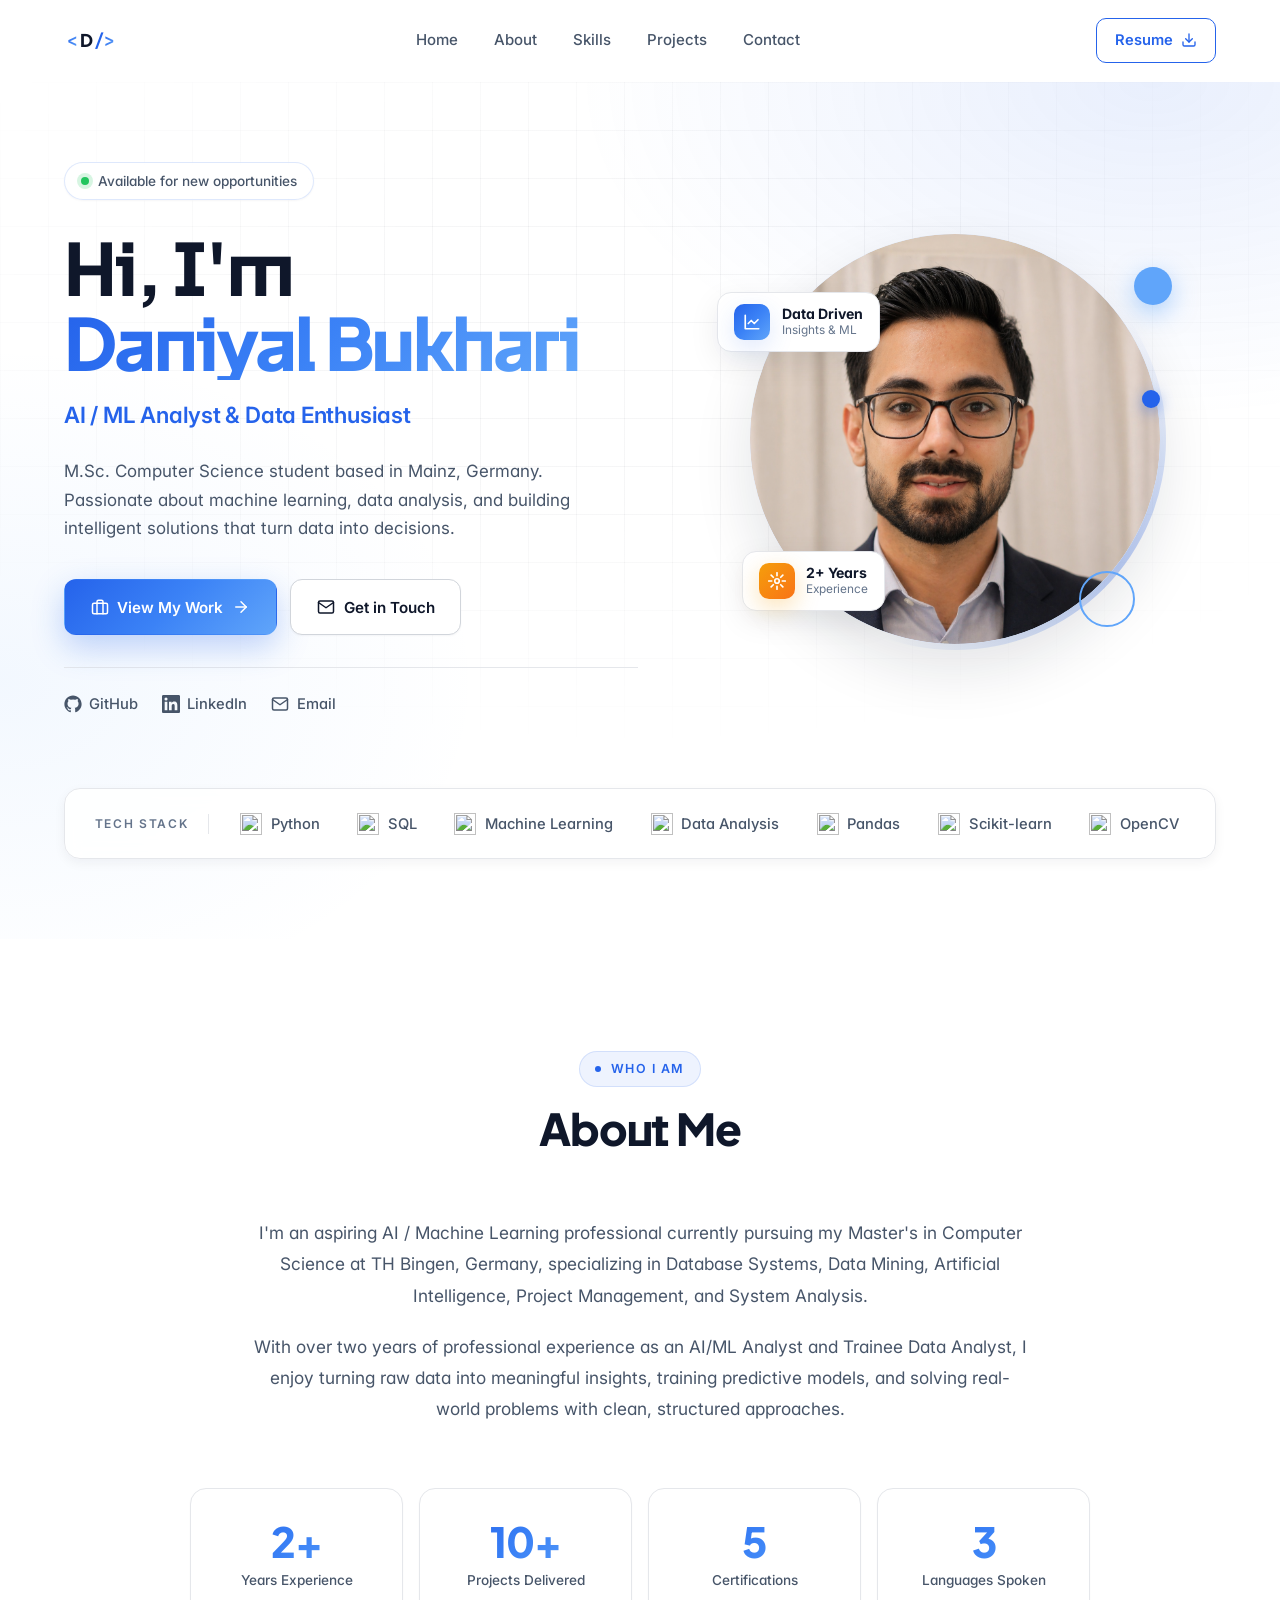
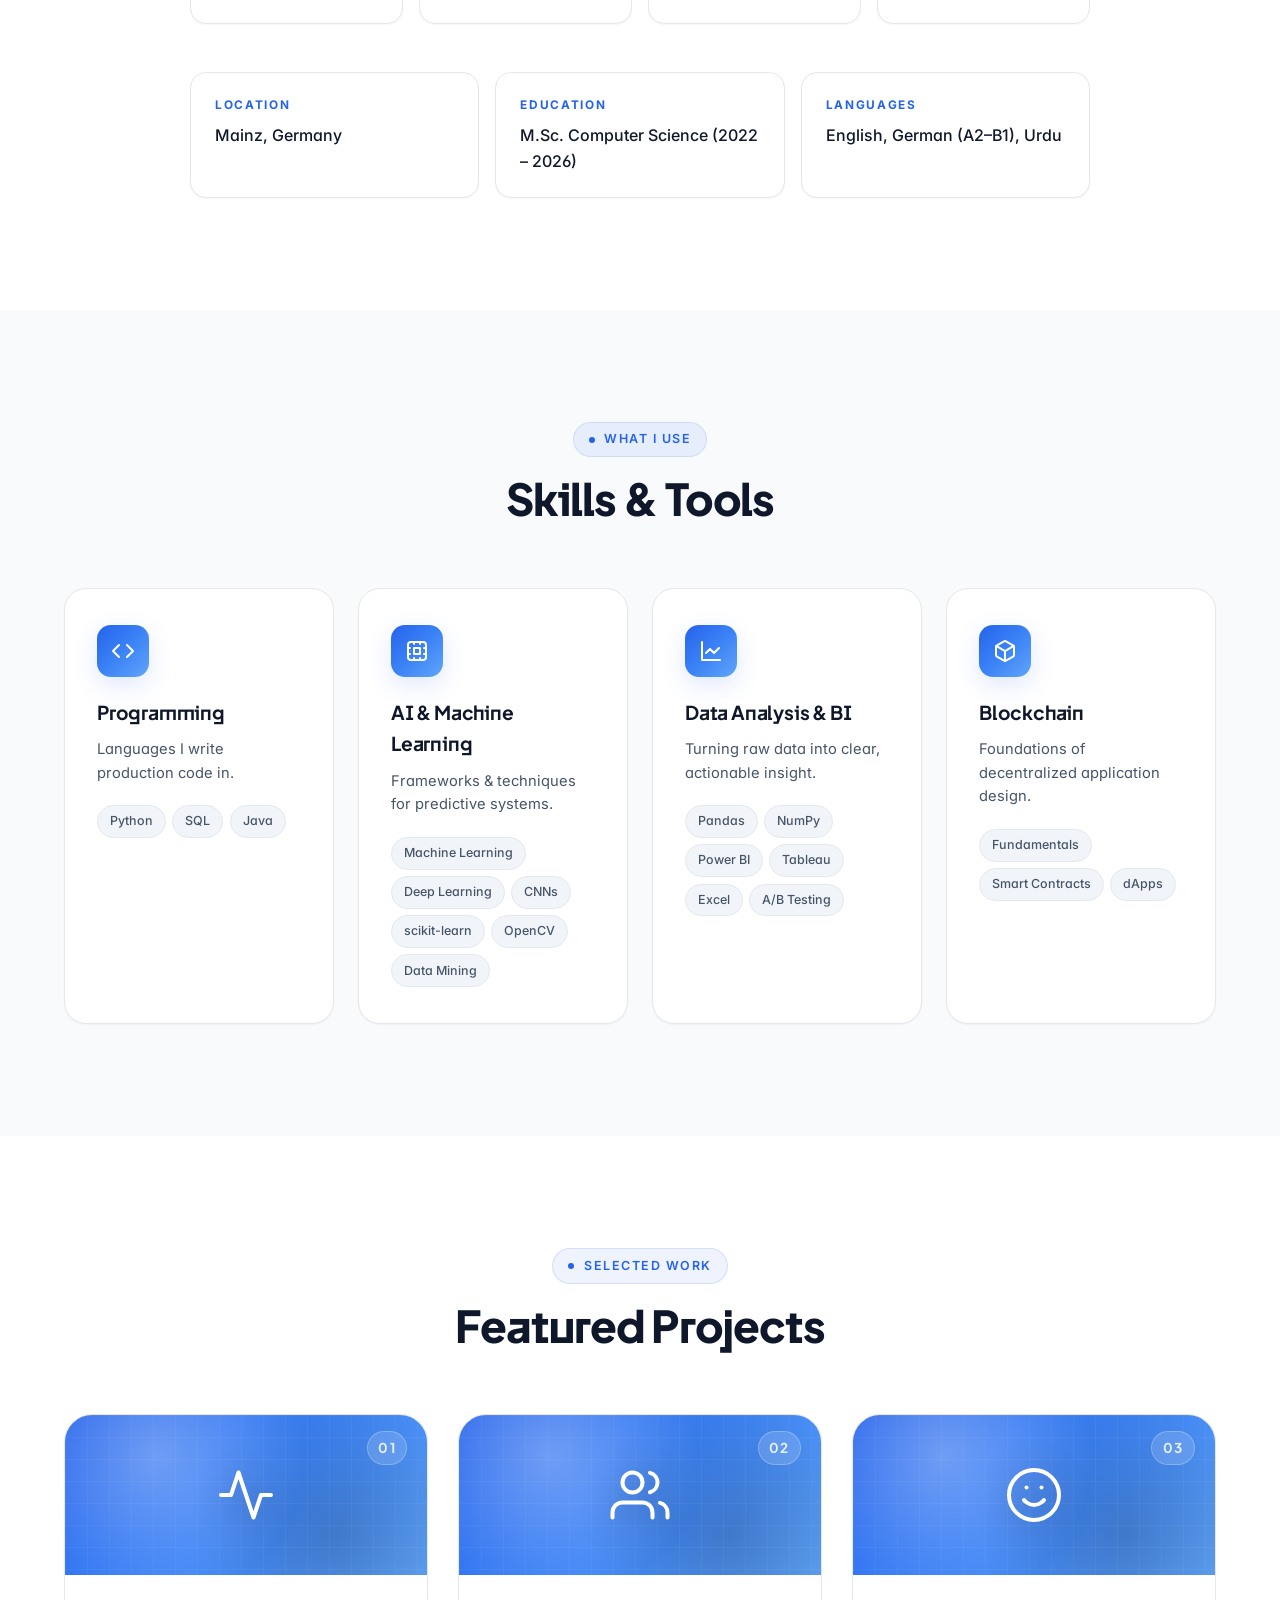
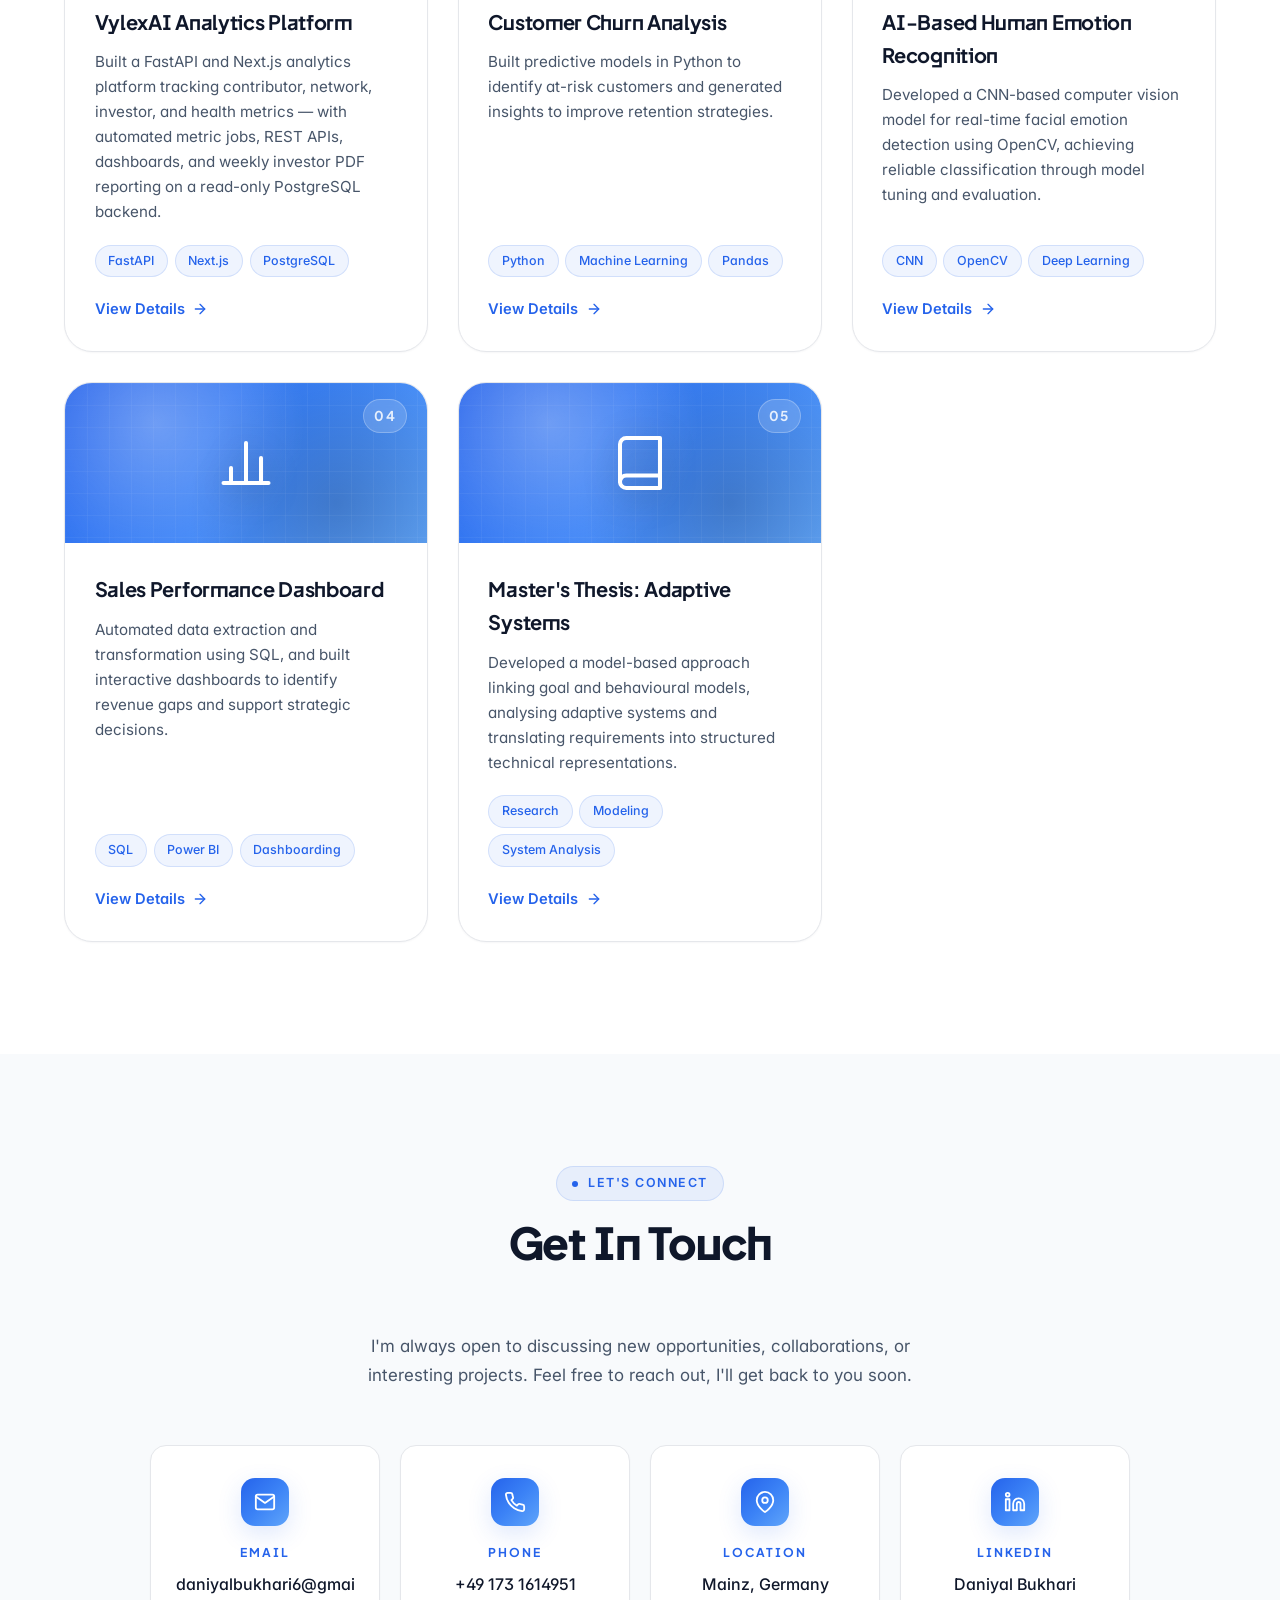
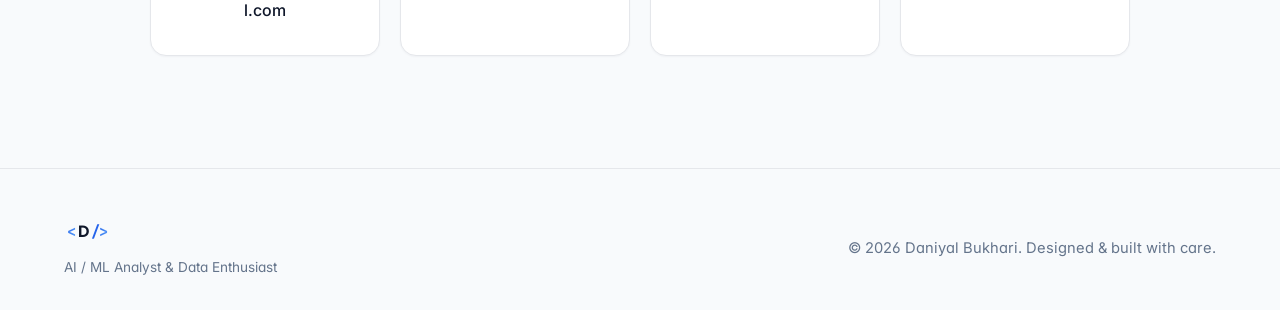
==== commit 03ecc796: "Use formal headshot as profile photo; link Resume to CV_DaniyalB2.pdf - Replace hero avatar photo_po" ====
--- a/index.html
+++ b/index.html
@@ -36,7 +36,7 @@
         <li><a href="#projects">Projects</a></li>
         <li><a href="#contact">Contact</a></li>
       </ul>
-      <a href="CV_Daniyal_Bukhari.pdf" class="btn-resume" download="Daniyal_Bukhari_CV.pdf">
+      <a href="CV_DaniyalB2.pdf" class="btn-resume" download="Daniyal_Bukhari_CV.pdf">
         Resume
         <svg viewBox="0 0 24 24" fill="none" stroke="currentColor" stroke-width="2" stroke-linecap="round" stroke-linejoin="round" aria-hidden="true"><path d="M21 15v4a2 2 0 0 1-2 2H5a2 2 0 0 1-2-2v-4"></path><polyline points="7 10 12 15 17 10"></polyline><line x1="12" y1="15" x2="12" y2="3"></line></svg>
       </a>
@@ -99,7 +99,7 @@
           <div class="deco-circle deco-circle-2" aria-hidden="true"></div>
           <div class="deco-circle deco-circle-3" aria-hidden="true"></div>
           <div class="avatar-disc">
-            <img src="photo_port.png" alt="Daniyal Bukhari" />
+            <img src="profile-photo.png" alt="Daniyal Bukhari" />
           </div>
           <div class="floating-card floating-card-1" aria-hidden="true">
             <div class="fc-icon">
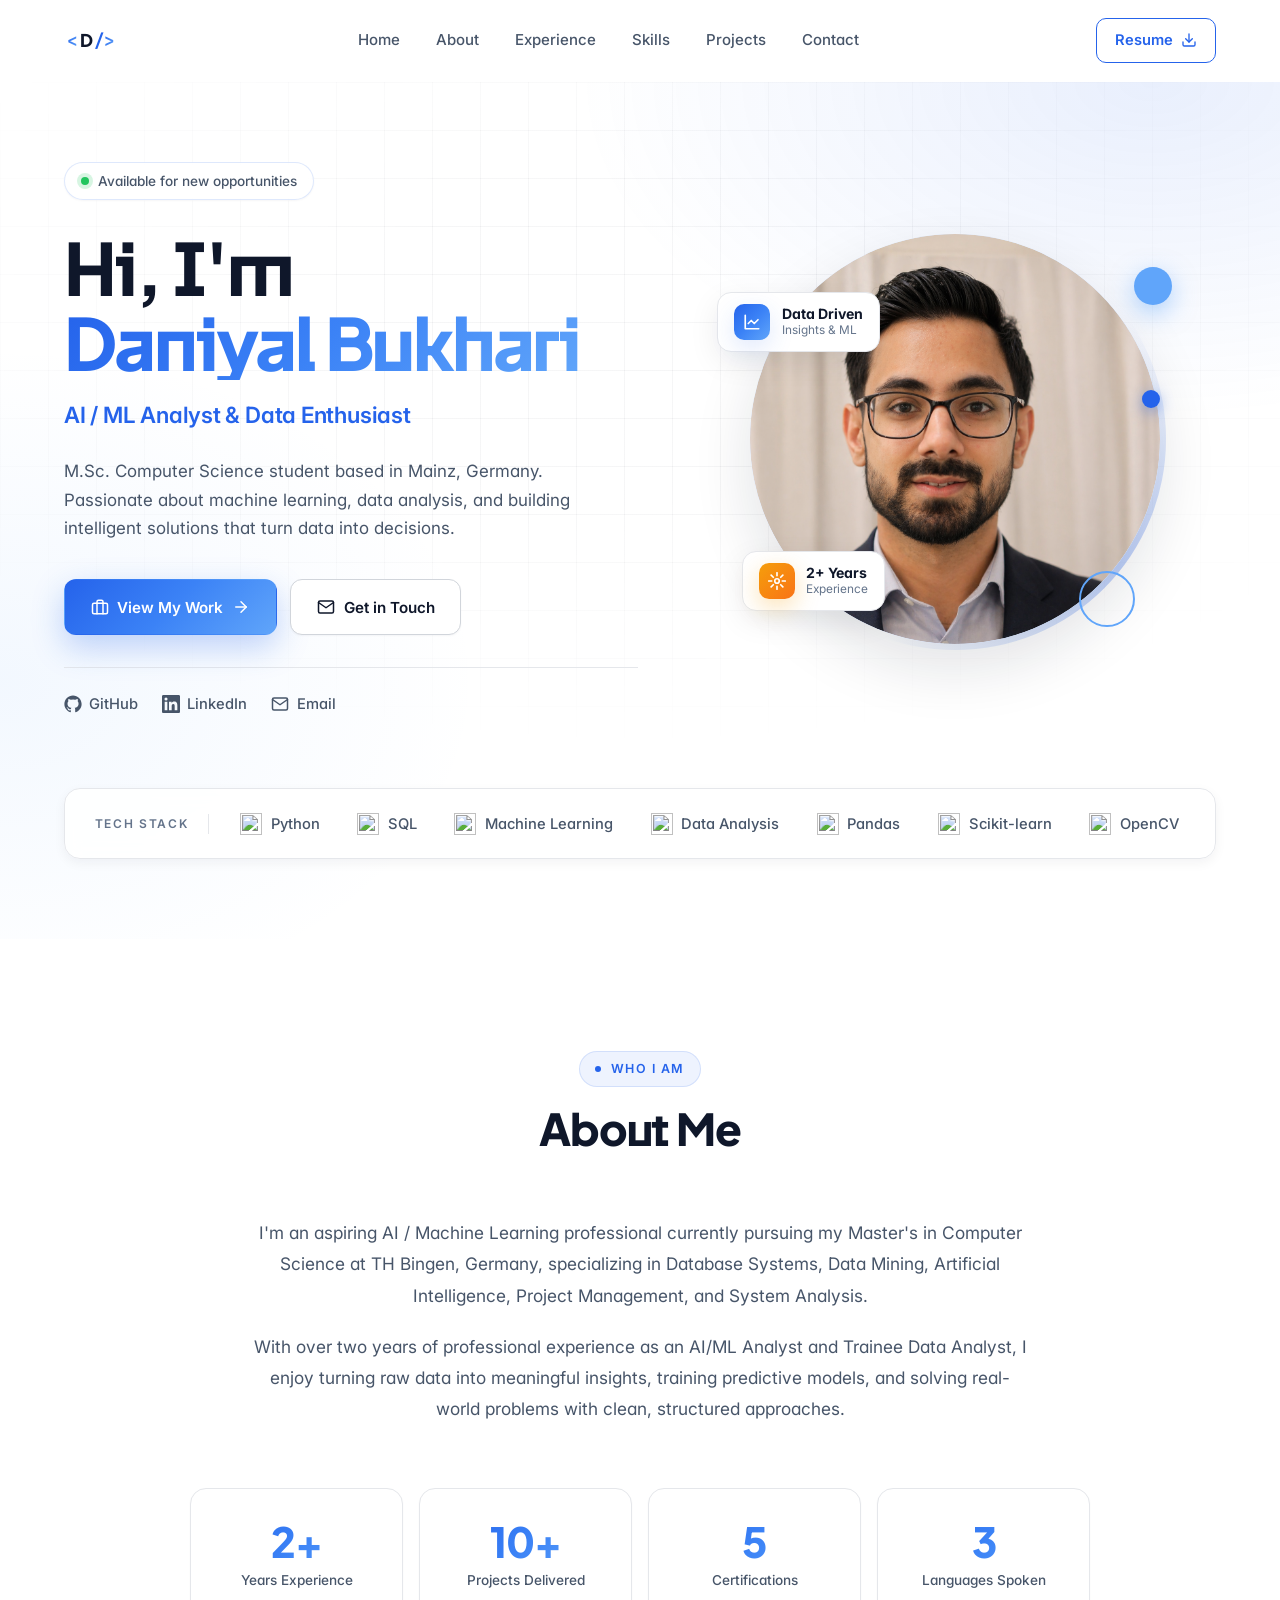
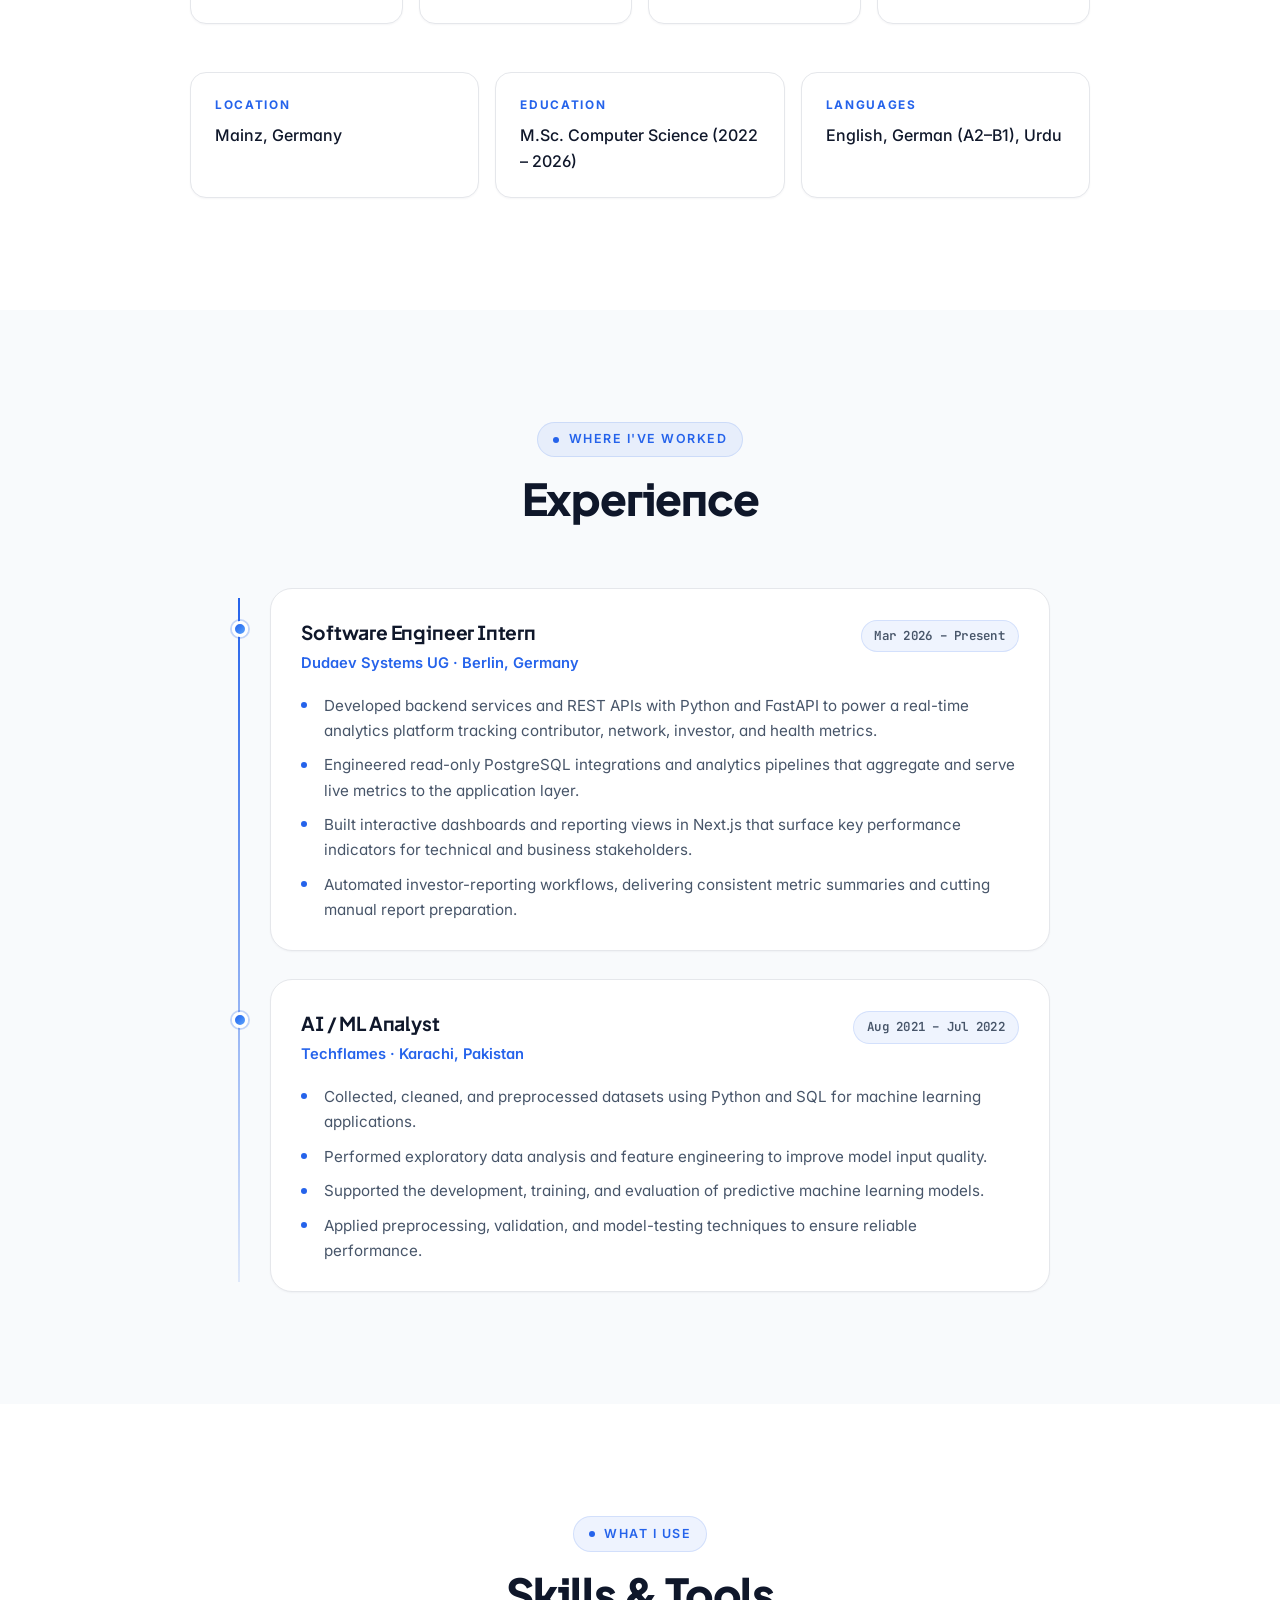
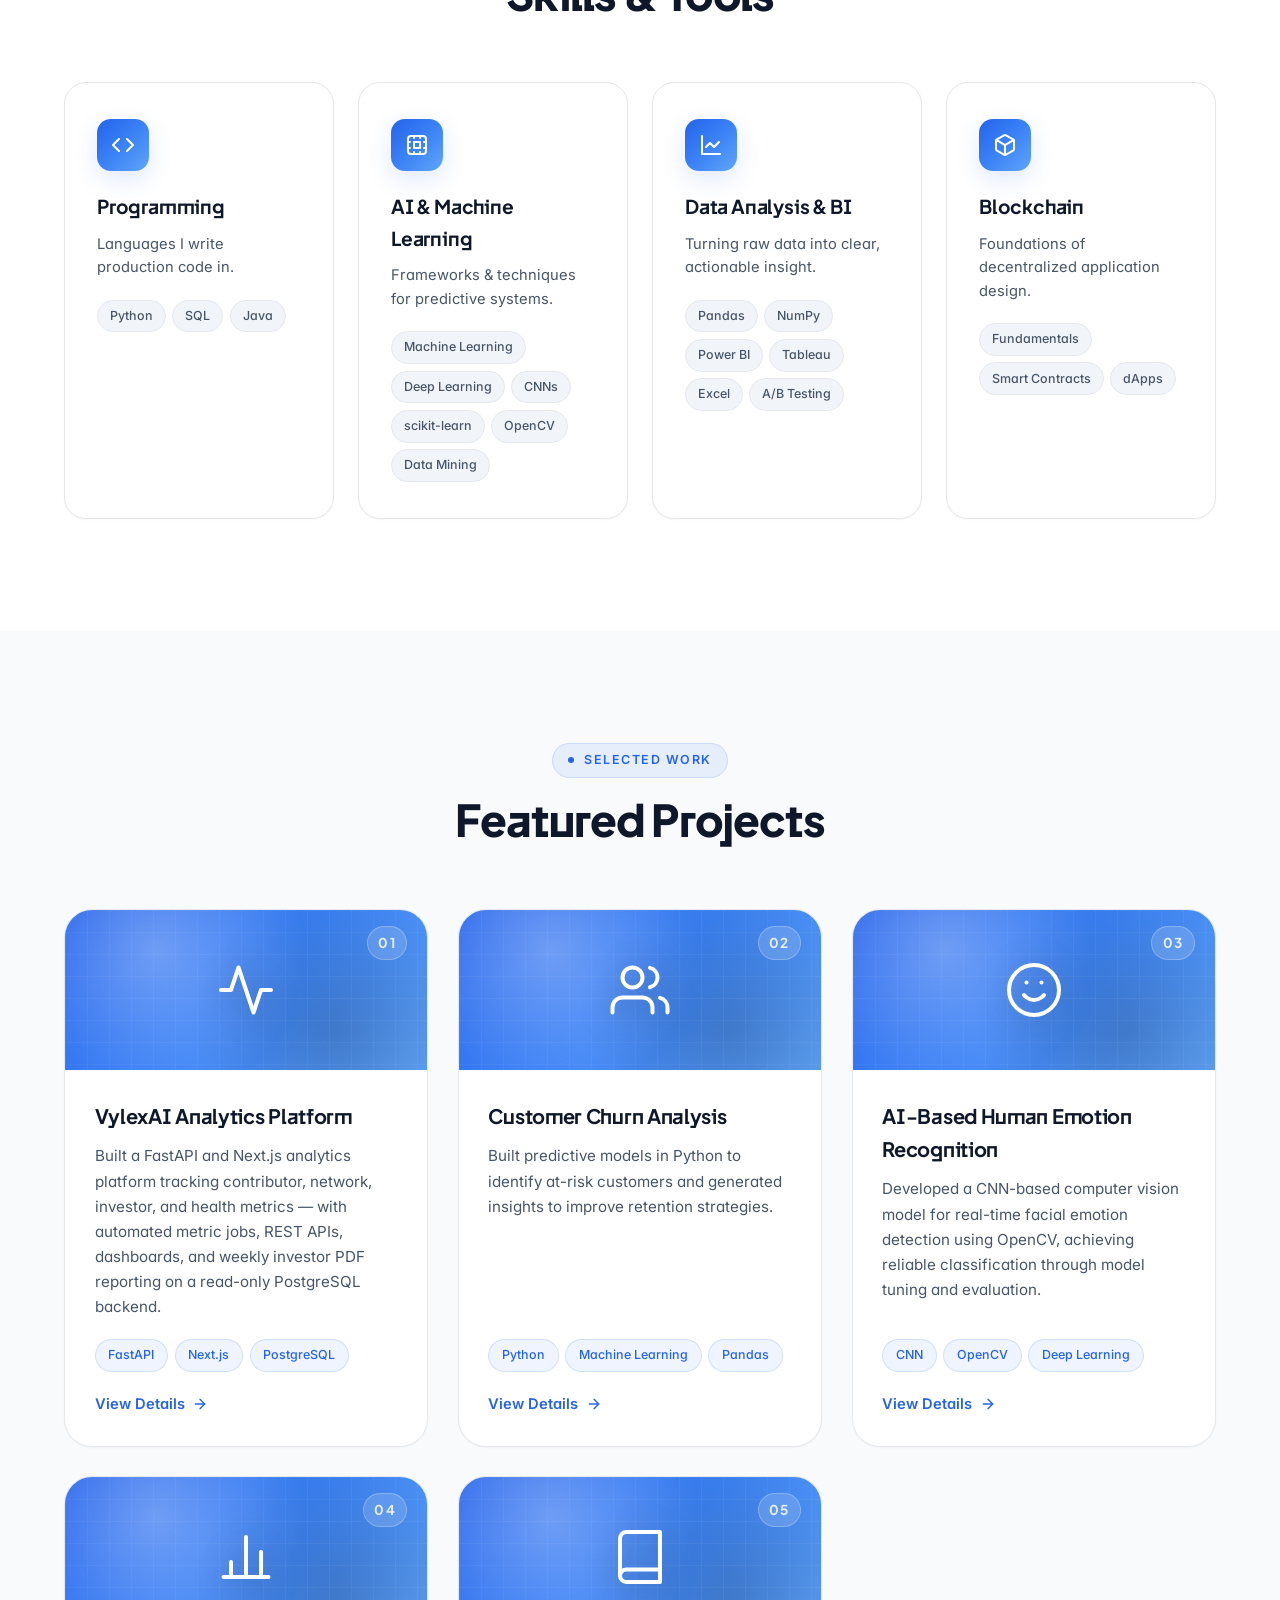
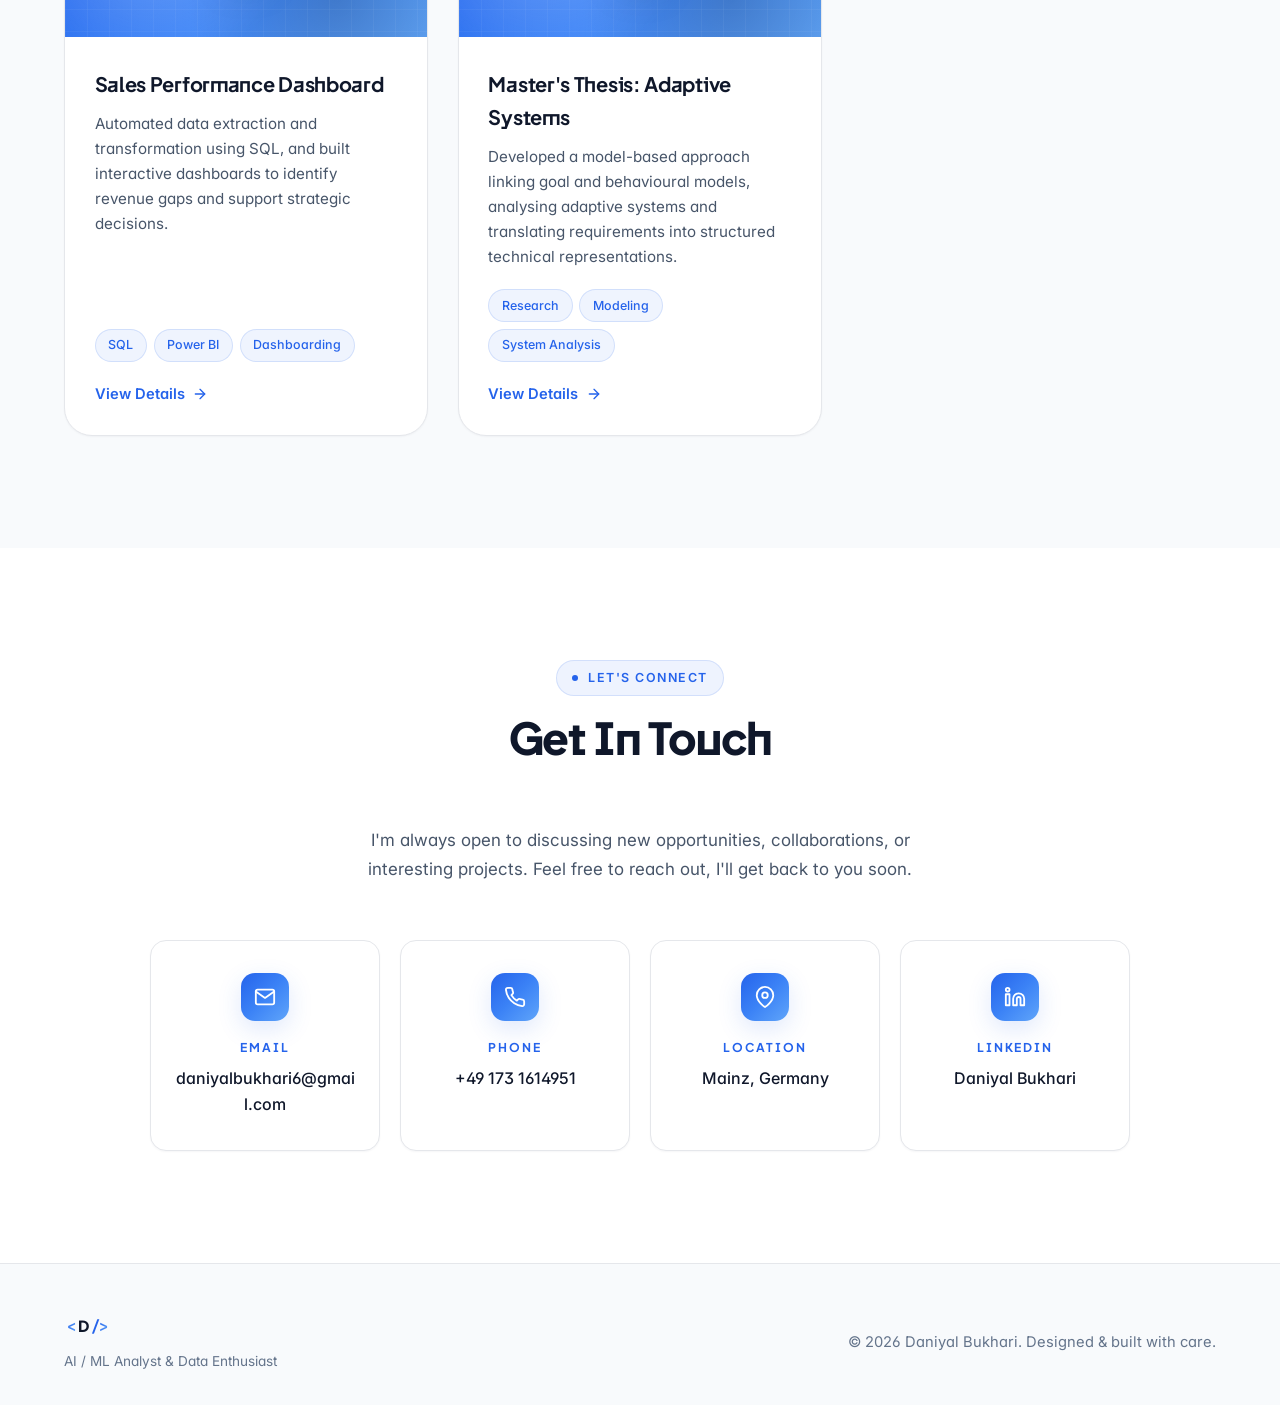
==== commit 5761896a: "Add Experience section and point Resume to CV_DaniyalC.pdf - Add homepage Experience timeline with D" ====
--- a/index.html
+++ b/index.html
@@ -32,11 +32,12 @@
       <ul class="nav-links">
         <li><a href="#home">Home</a></li>
         <li><a href="#about">About</a></li>
+        <li><a href="#experience">Experience</a></li>
         <li><a href="#skills">Skills</a></li>
         <li><a href="#projects">Projects</a></li>
         <li><a href="#contact">Contact</a></li>
       </ul>
-      <a href="CV_DaniyalB2.pdf" class="btn-resume" download="Daniyal_Bukhari_CV.pdf">
+      <a href="CV_DaniyalC.pdf" class="btn-resume" download="Daniyal_Bukhari_CV.pdf">
         Resume
         <svg viewBox="0 0 24 24" fill="none" stroke="currentColor" stroke-width="2" stroke-linecap="round" stroke-linejoin="round" aria-hidden="true"><path d="M21 15v4a2 2 0 0 1-2 2H5a2 2 0 0 1-2-2v-4"></path><polyline points="7 10 12 15 17 10"></polyline><line x1="12" y1="15" x2="12" y2="3"></line></svg>
       </a>
@@ -218,8 +219,51 @@
     </div>
   </section>
 
+  <!-- Experience -->
+  <section id="experience" class="section section-alt">
+    <div class="container">
+      <span class="section-eyebrow">Where I've Worked</span>
+      <h2 class="section-title">Experience</h2>
+      <div class="timeline">
+
+        <article class="exp-card reveal">
+          <div class="exp-header">
+            <div>
+              <h3 class="exp-role">Software Engineer Intern</h3>
+              <p class="exp-company">Dudaev Systems UG &middot; Berlin, Germany</p>
+            </div>
+            <span class="exp-period">Mar 2026 &ndash; Present</span>
+          </div>
+          <ul class="exp-points">
+            <li>Developed backend services and REST APIs with Python and FastAPI to power a real-time analytics platform tracking contributor, network, investor, and health metrics.</li>
+            <li>Engineered read-only PostgreSQL integrations and analytics pipelines that aggregate and serve live metrics to the application layer.</li>
+            <li>Built interactive dashboards and reporting views in Next.js that surface key performance indicators for technical and business stakeholders.</li>
+            <li>Automated investor-reporting workflows, delivering consistent metric summaries and cutting manual report preparation.</li>
+          </ul>
+        </article>
+
+        <article class="exp-card reveal">
+          <div class="exp-header">
+            <div>
+              <h3 class="exp-role">AI / ML Analyst</h3>
+              <p class="exp-company">Techflames &middot; Karachi, Pakistan</p>
+            </div>
+            <span class="exp-period">Aug 2021 &ndash; Jul 2022</span>
+          </div>
+          <ul class="exp-points">
+            <li>Collected, cleaned, and preprocessed datasets using Python and SQL for machine learning applications.</li>
+            <li>Performed exploratory data analysis and feature engineering to improve model input quality.</li>
+            <li>Supported the development, training, and evaluation of predictive machine learning models.</li>
+            <li>Applied preprocessing, validation, and model-testing techniques to ensure reliable performance.</li>
+          </ul>
+        </article>
+
+      </div>
+    </div>
+  </section>
+
   <!-- Skills -->
-  <section id="skills" class="section section-alt">
+  <section id="skills" class="section">
     <div class="container">
       <span class="section-eyebrow">What I Use</span>
       <h2 class="section-title">Skills &amp; Tools</h2>
@@ -288,7 +332,7 @@
   </section>
 
   <!-- Projects -->
-  <section id="projects" class="section">
+  <section id="projects" class="section section-alt">
     <div class="container">
       <span class="section-eyebrow">Selected Work</span>
       <h2 class="section-title">Featured Projects</h2>
@@ -419,7 +463,7 @@
   </section>
 
   <!-- Contact -->
-  <section id="contact" class="section section-alt">
+  <section id="contact" class="section">
     <div class="container">
       <span class="section-eyebrow">Let's Connect</span>
       <h2 class="section-title">Get In Touch</h2>
--- a/style.css
+++ b/style.css
@@ -762,6 +762,120 @@
 .about-info span {
   color: var(--text);
   font-weight: 500;
+}
+
+/* ============================================
+   Experience
+   ============================================ */
+.timeline {
+  position: relative;
+  max-width: 820px;
+  margin: 0 auto;
+  padding-left: 2.5rem;
+  display: flex;
+  flex-direction: column;
+  gap: 1.75rem;
+}
+
+.timeline::before {
+  content: "";
+  position: absolute;
+  left: 8px;
+  top: 10px;
+  bottom: 10px;
+  width: 2px;
+  background: linear-gradient(180deg, var(--brand-1), rgba(37, 99, 235, 0.12));
+}
+
+.exp-card {
+  position: relative;
+  background: #fff;
+  border: 1px solid var(--border);
+  border-radius: var(--radius-lg);
+  padding: 1.75rem 1.9rem;
+  box-shadow: var(--shadow-xs);
+  transition: transform var(--t), border-color var(--t), box-shadow var(--t);
+}
+
+.exp-card:hover {
+  transform: translateY(-4px);
+  border-color: var(--brand-1);
+  box-shadow: var(--shadow-md);
+}
+
+.exp-card::before {
+  content: "";
+  position: absolute;
+  left: -2.5rem;
+  top: 2rem;
+  margin-left: 1px;
+  width: 16px;
+  height: 16px;
+  border-radius: 50%;
+  background: var(--gradient-brand);
+  border: 3px solid #fff;
+  box-shadow: 0 0 0 2px rgba(37, 99, 235, 0.25);
+}
+
+.exp-header {
+  display: flex;
+  flex-wrap: wrap;
+  justify-content: space-between;
+  align-items: baseline;
+  gap: 0.5rem 1.25rem;
+  margin-bottom: 1.1rem;
+}
+
+.exp-role {
+  font-size: 1.2rem;
+  font-weight: 700;
+  letter-spacing: -0.01em;
+}
+
+.exp-company {
+  color: var(--brand-1);
+  font-weight: 600;
+  font-size: 0.92rem;
+  margin-top: 0.15rem;
+}
+
+.exp-period {
+  flex-shrink: 0;
+  font-family: var(--font-mono, 'JetBrains Mono', ui-monospace, monospace);
+  font-size: 0.78rem;
+  font-weight: 600;
+  letter-spacing: 0.02em;
+  color: var(--text-muted);
+  background: rgba(37, 99, 235, 0.07);
+  border: 1px solid rgba(37, 99, 235, 0.14);
+  padding: 0.32rem 0.8rem;
+  border-radius: 999px;
+  white-space: nowrap;
+}
+
+.exp-points {
+  list-style: none;
+  display: flex;
+  flex-direction: column;
+  gap: 0.6rem;
+}
+
+.exp-points li {
+  position: relative;
+  padding-left: 1.4rem;
+  color: var(--text-muted);
+  font-size: 0.95rem;
+}
+
+.exp-points li::before {
+  content: "";
+  position: absolute;
+  left: 0;
+  top: 0.6em;
+  width: 6px;
+  height: 6px;
+  border-radius: 50%;
+  background: var(--brand-1);
 }
 
 /* ============================================
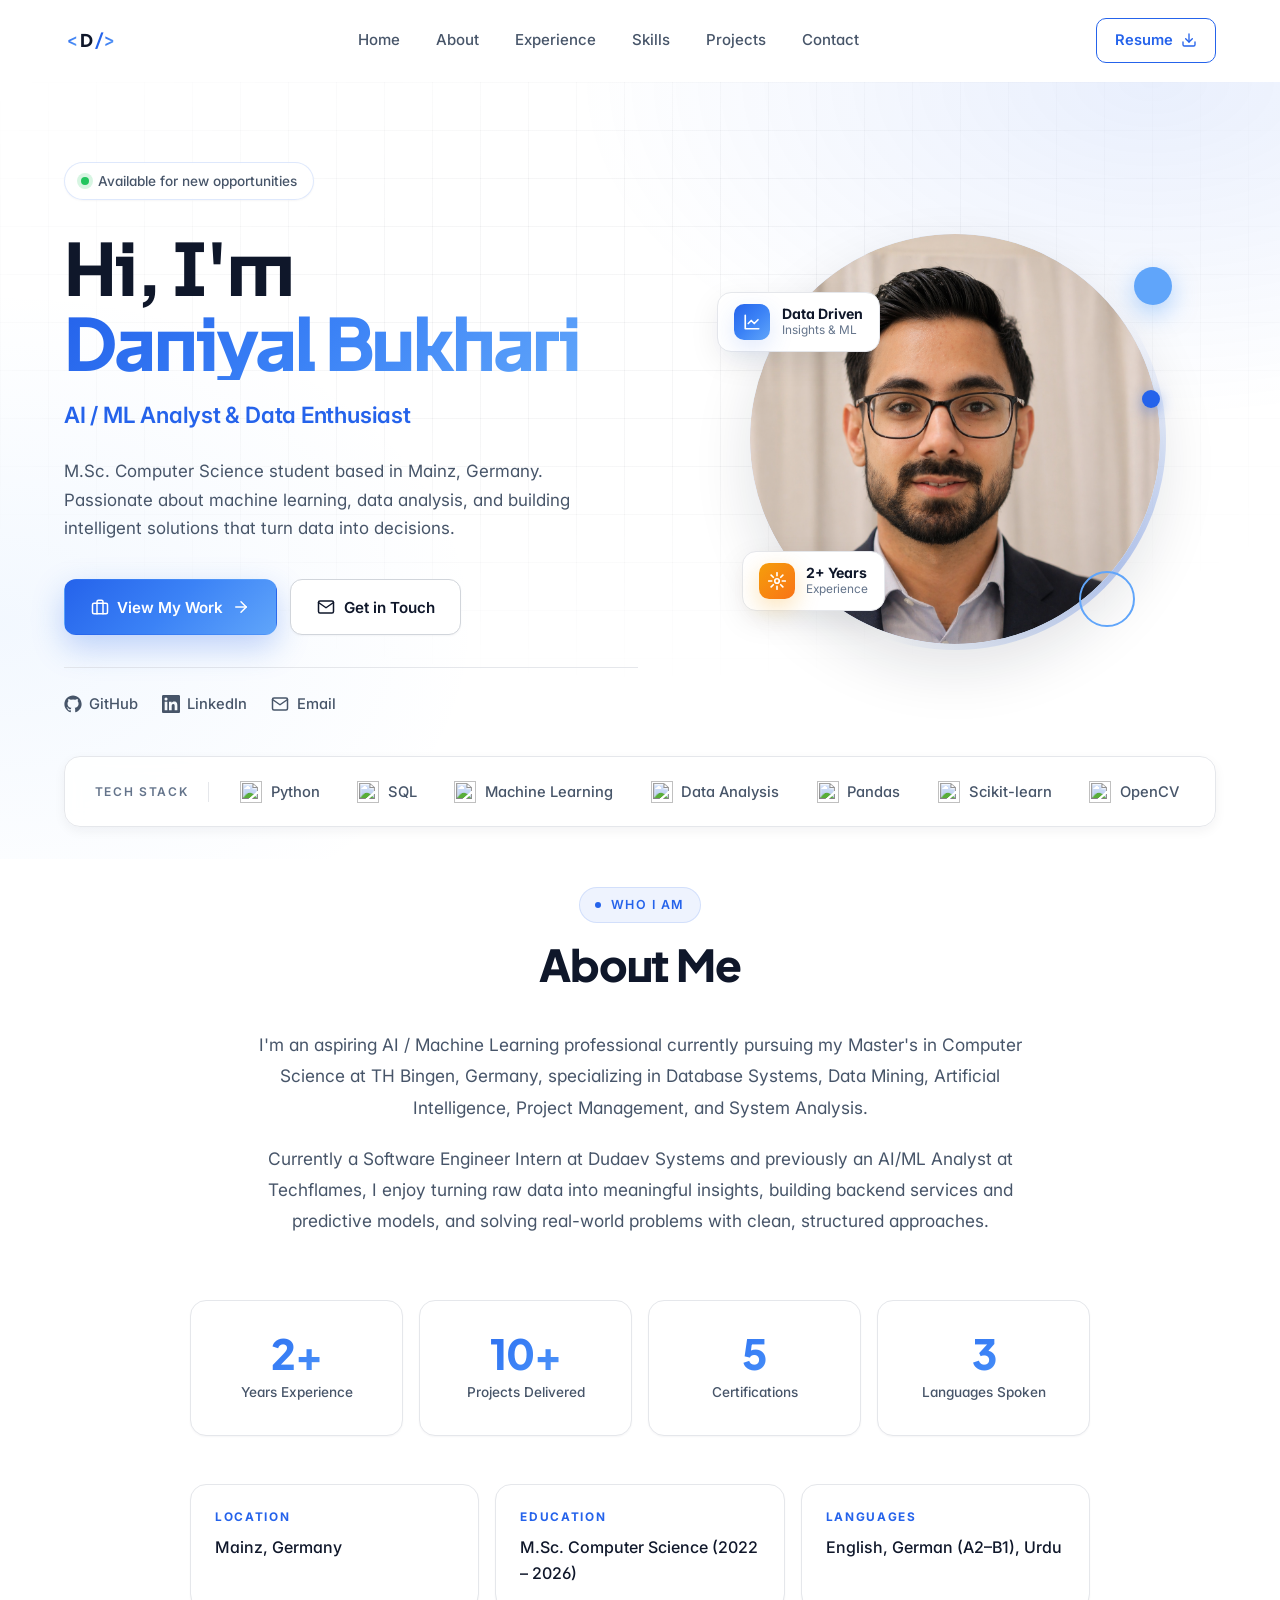
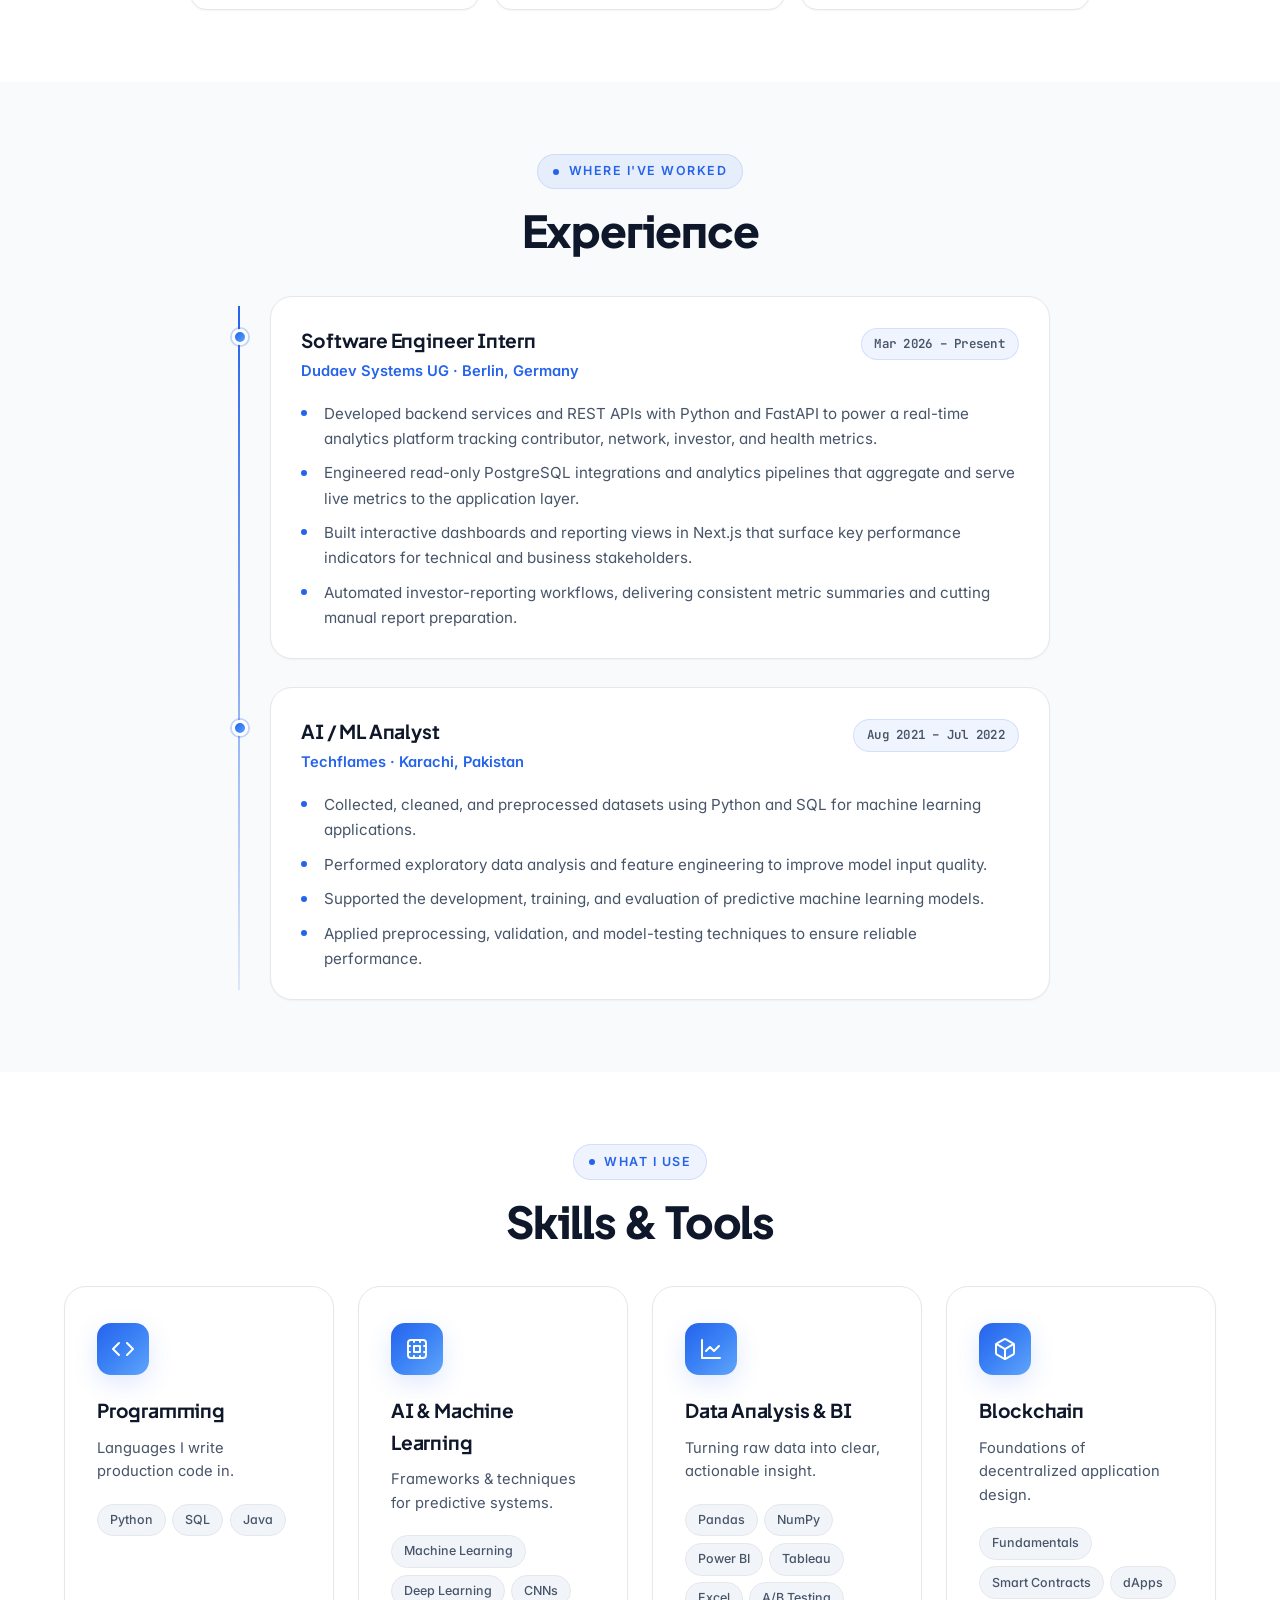
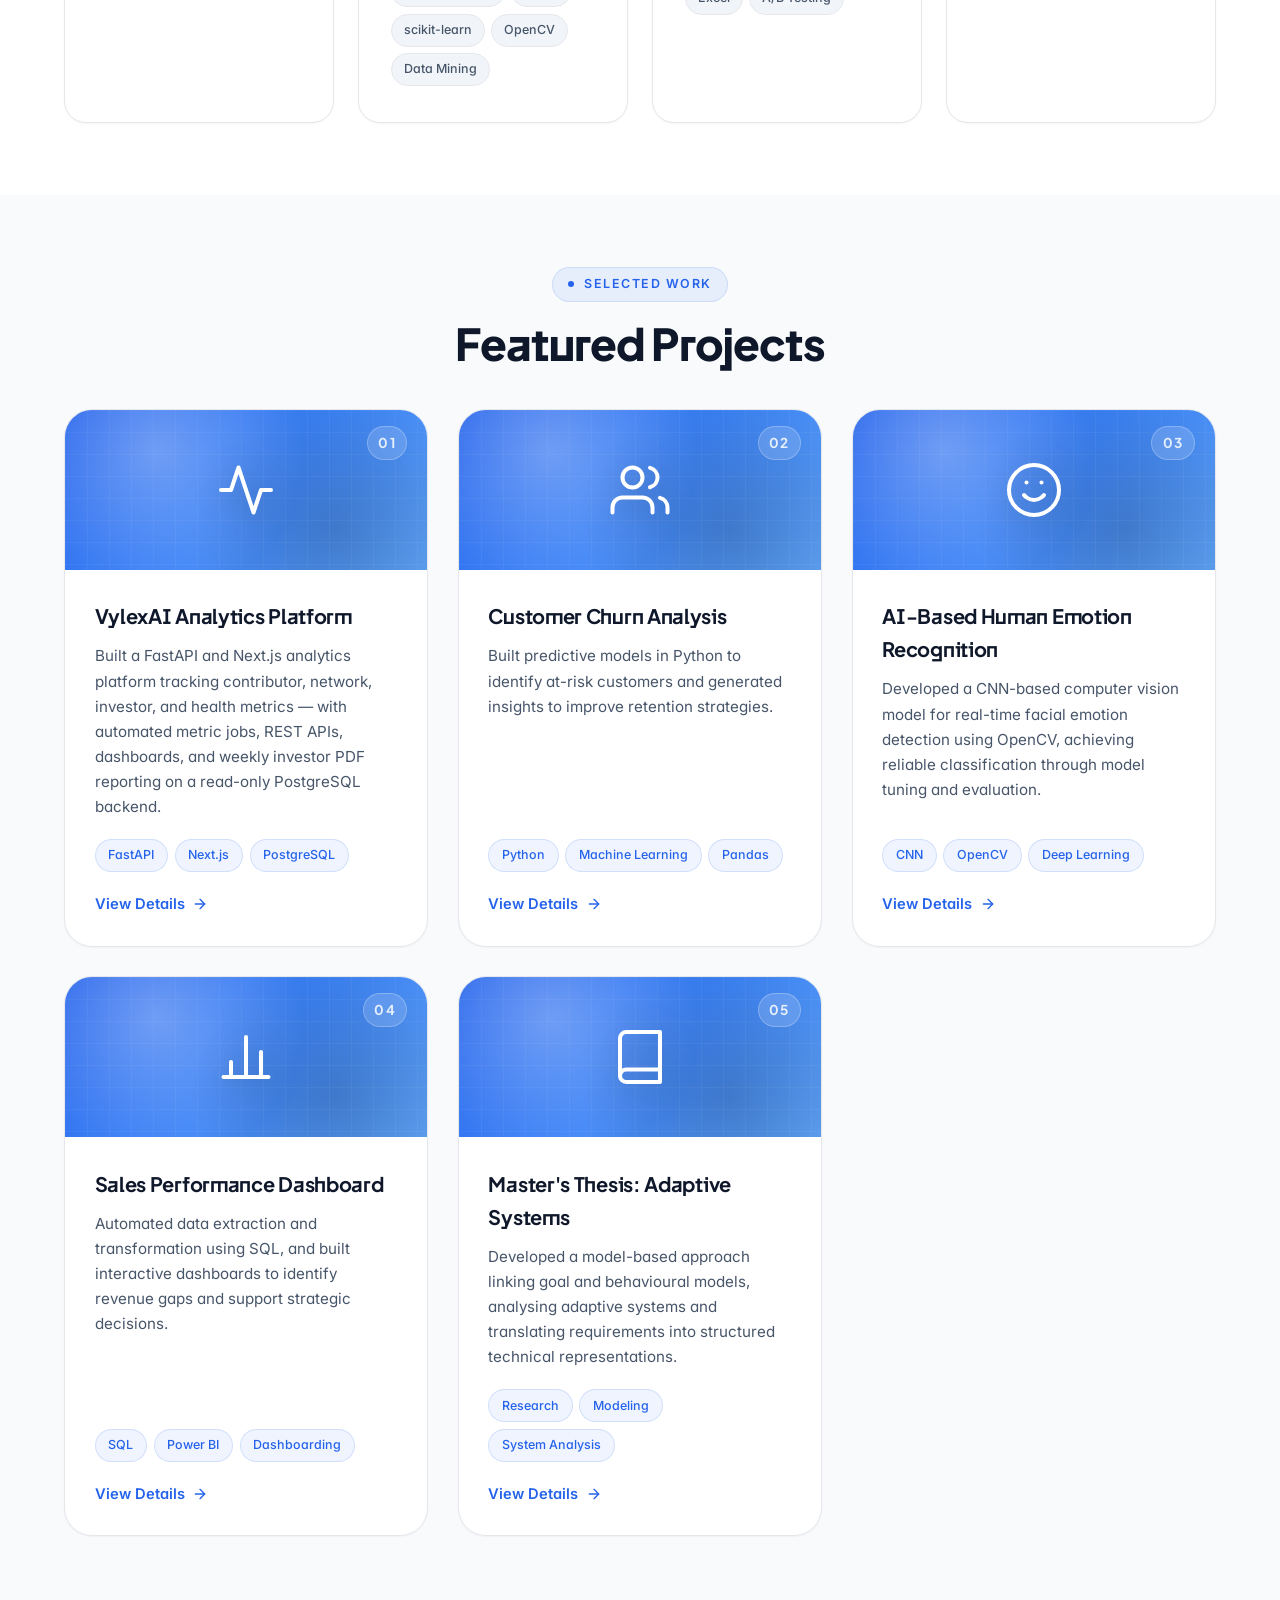
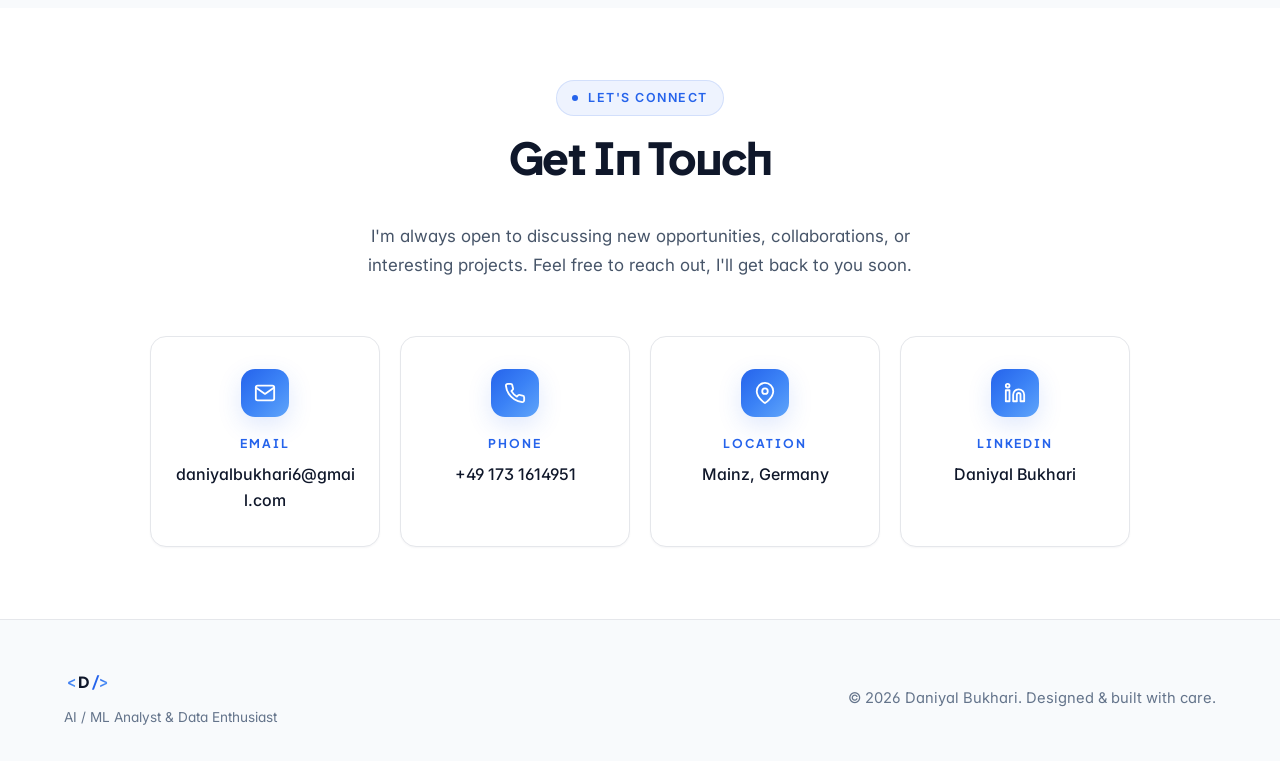
==== commit 5b237021: "Tighten About top spacing; align About copy with Experience - #about padding-top reduced (sits direc" ====
--- a/index.html
+++ b/index.html
@@ -176,10 +176,10 @@
           Management, and System Analysis.
         </p>
         <p>
-          With over two years of professional experience as an AI/ML Analyst
-          and Trainee Data Analyst, I enjoy turning raw data into meaningful
-          insights, training predictive models, and solving real-world problems
-          with clean, structured approaches.
+          Currently a Software Engineer Intern at Dudaev Systems and previously
+          an AI/ML Analyst at Techflames, I enjoy turning raw data into
+          meaningful insights, building backend services and predictive models,
+          and solving real-world problems with clean, structured approaches.
         </p>
       </div>
 
--- a/style.css
+++ b/style.css
@@ -89,12 +89,17 @@
 }
 
 .section {
-  padding: 7rem 1.5rem;
+  padding: 4.5rem 1.5rem;
   position: relative;
 }
 
 .section-alt {
   background: var(--bg-soft);
+}
+
+/* first section sits right under the hero — needs less top padding */
+#about {
+  padding-top: 1.75rem;
 }
 
 .section-eyebrow {
@@ -134,7 +139,7 @@
   font-weight: 800;
   text-align: center;
   letter-spacing: -0.025em;
-  margin-bottom: 4rem;
+  margin-bottom: 2.5rem;
   color: var(--text);
   line-height: 1.15;
 }
@@ -270,7 +275,7 @@
    ============================================ */
 .hero {
   position: relative;
-  padding: 5rem 1.5rem 5rem;
+  padding: 5rem 1.5rem 2rem;
   overflow: hidden;
   background:
     radial-gradient(60rem 35rem at 90% 0%, rgba(37,99,235,0.10), transparent 60%),
@@ -295,7 +300,7 @@
   grid-template-columns: 1.1fr 1fr;
   gap: 3.5rem;
   align-items: center;
-  margin-bottom: 4.5rem;
+  margin-bottom: 2.5rem;
   position: relative;
 }
 
@@ -1332,9 +1337,9 @@
     font-size: 0.85rem;
   }
 
-  .hero { padding: 3rem 1.25rem 3rem; }
-  .section { padding: 5rem 1.25rem; }
-  .section-title { margin-bottom: 2.75rem; }
+  .hero { padding: 3rem 1.25rem 2.5rem; }
+  .section { padding: 3.5rem 1.25rem; }
+  .section-title { margin-bottom: 2rem; }
 
   .hero-buttons .btn { flex: 1; min-width: 140px; }
 
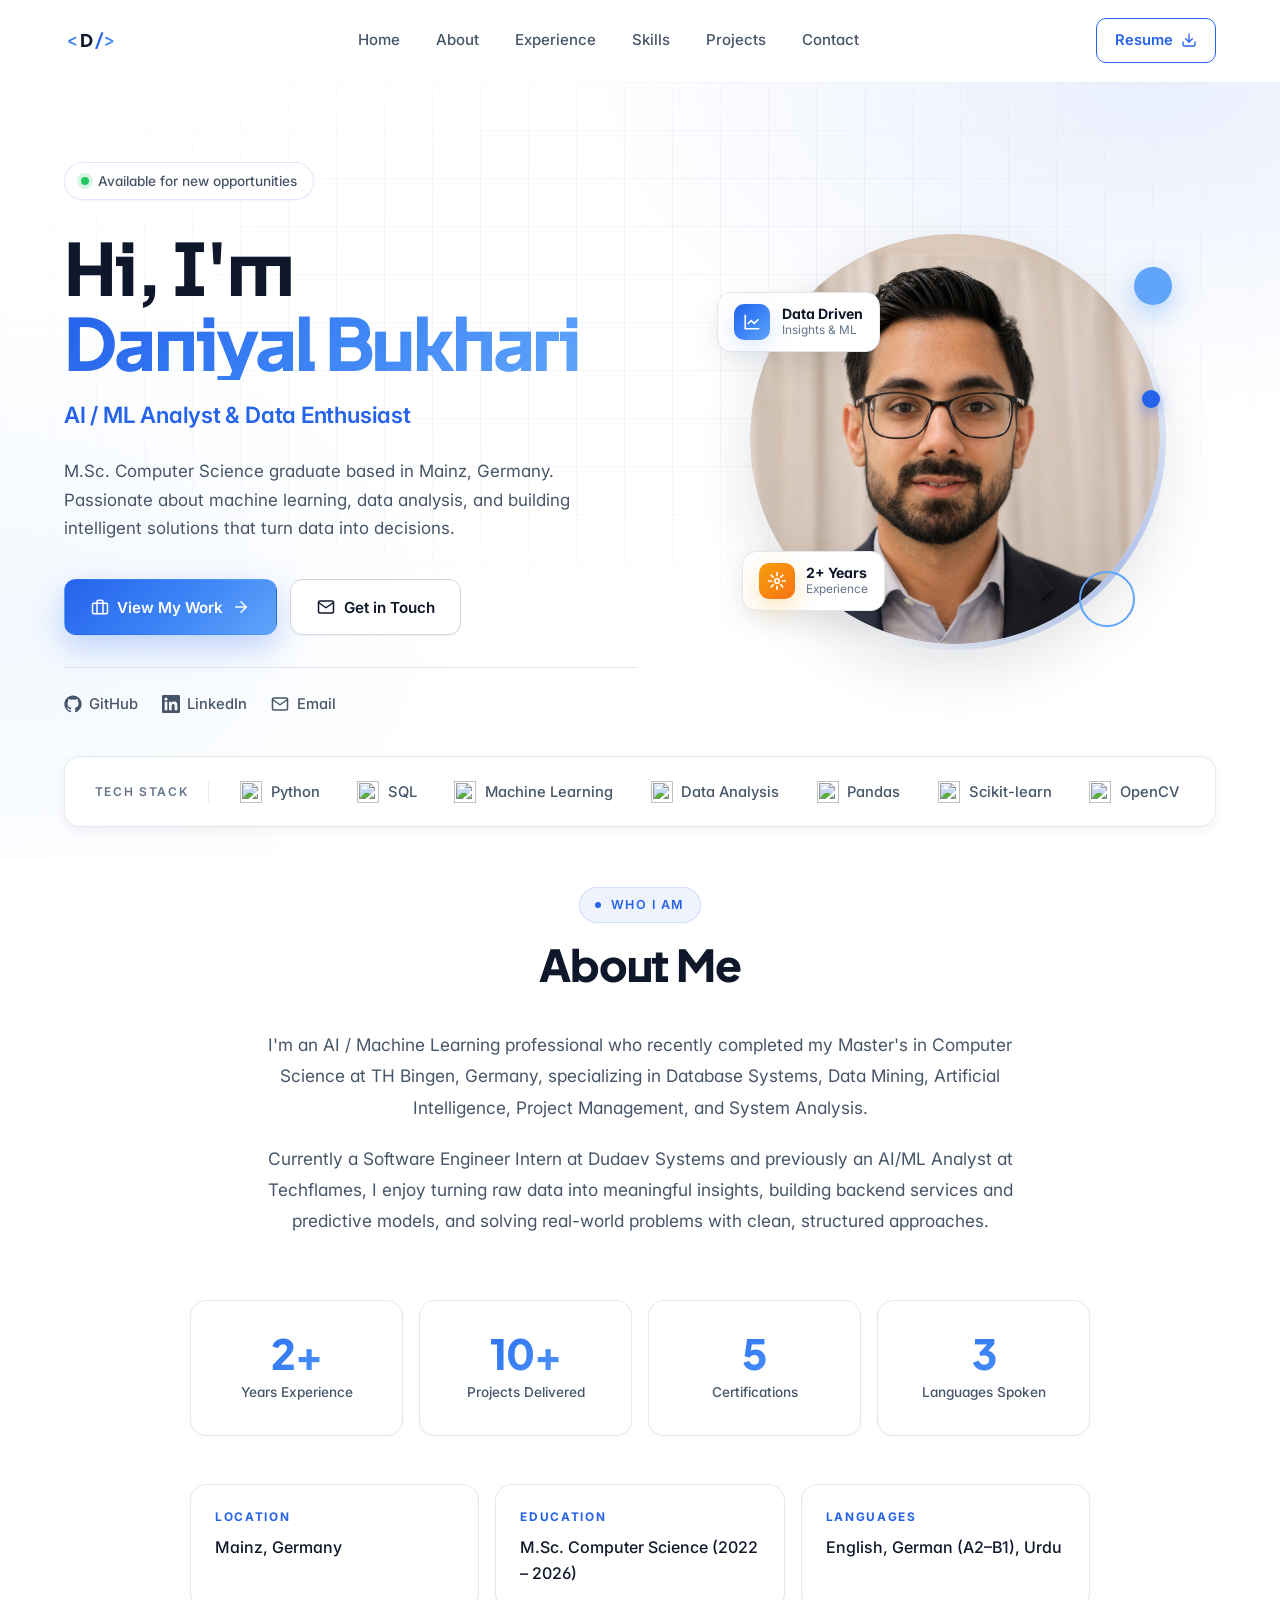
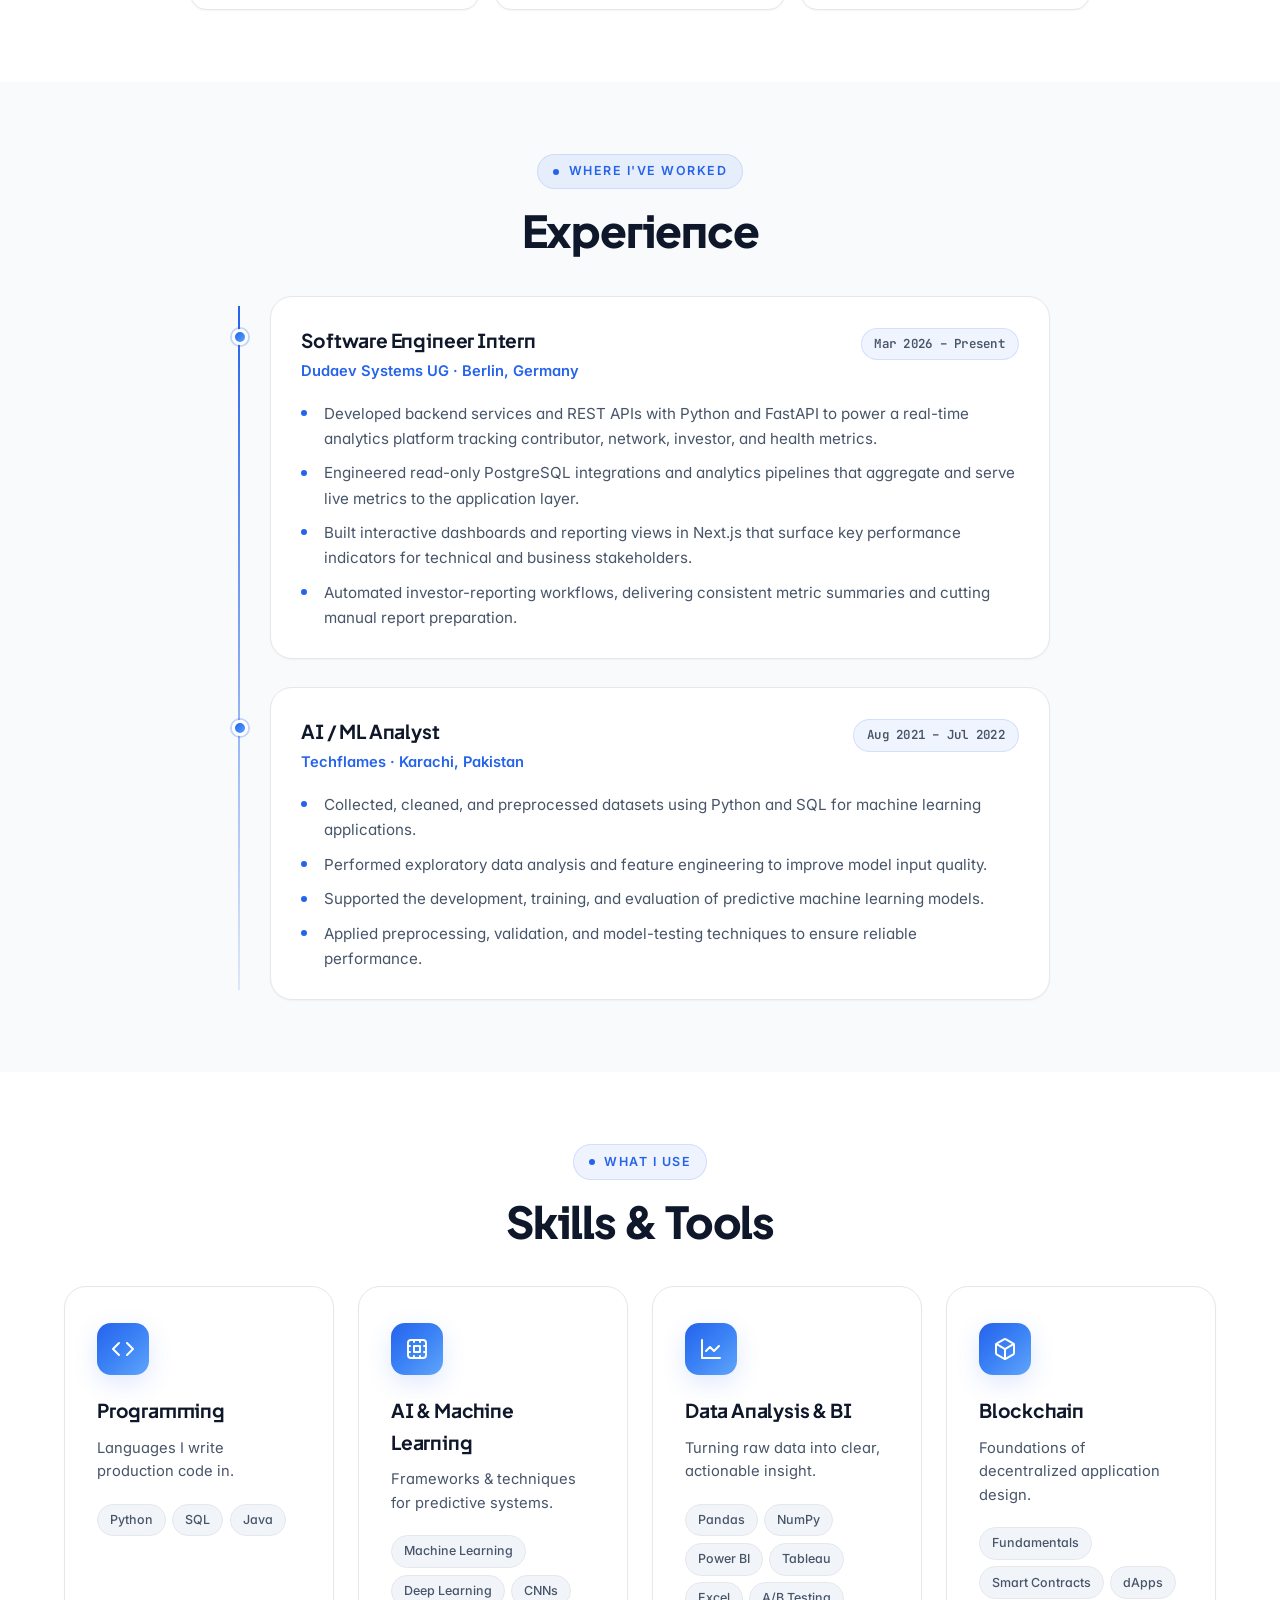
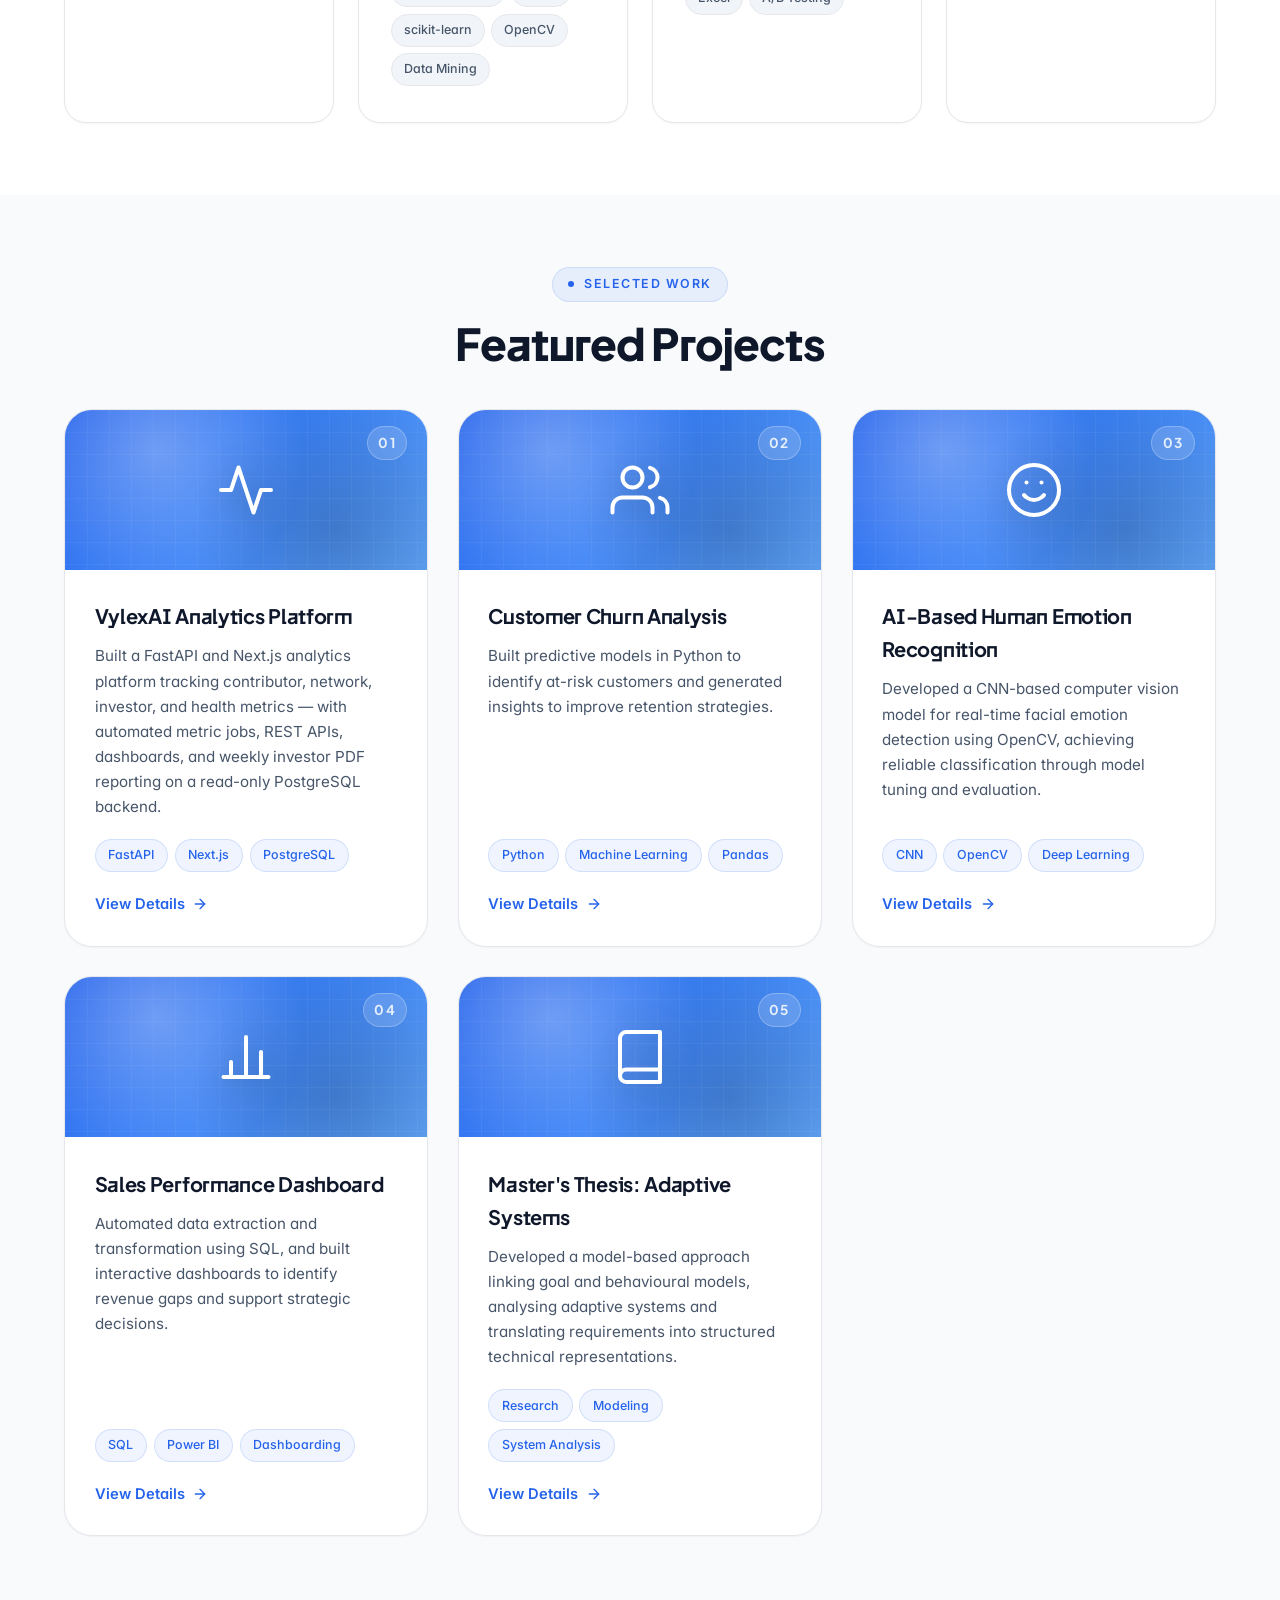
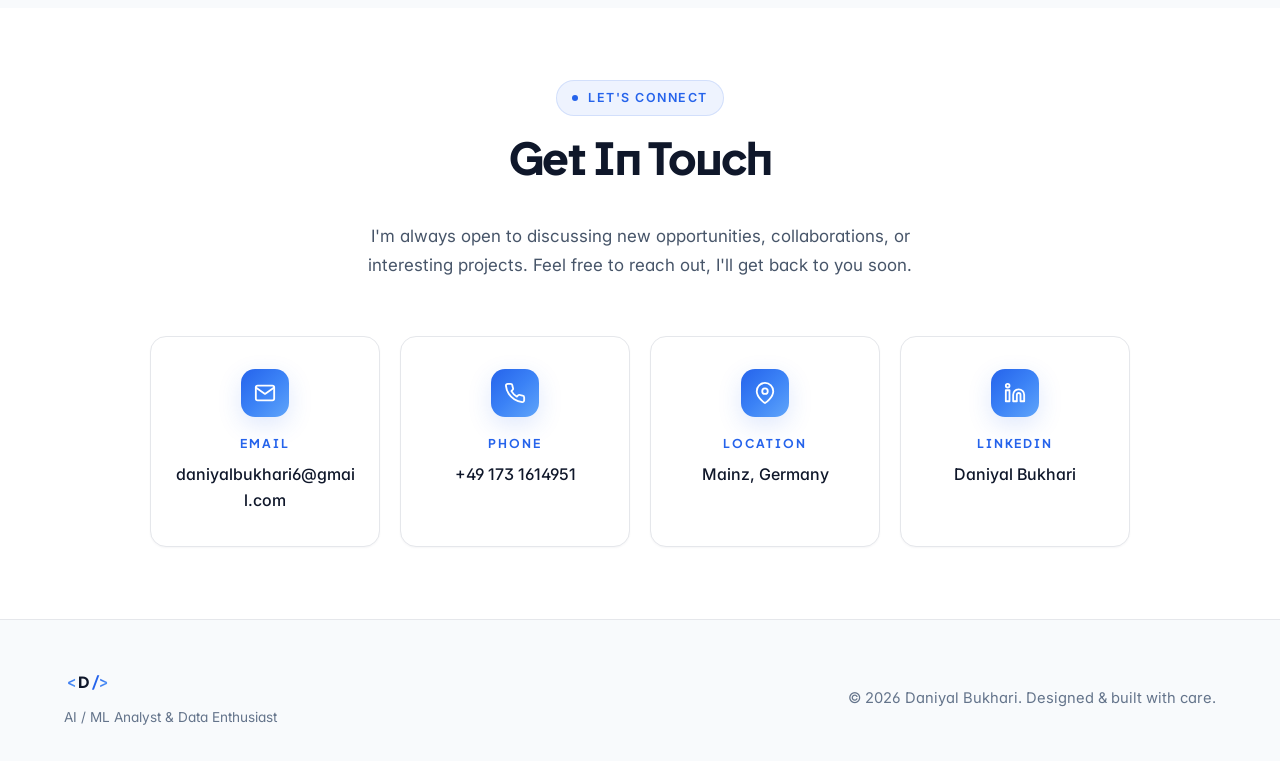
==== commit 53b131ed: "About/hero: reflect completed Master's; drop "aspiring"" ====
--- a/index.html
+++ b/index.html
@@ -4,7 +4,7 @@
   <meta charset="UTF-8" />
   <meta name="viewport" content="width=device-width, initial-scale=1.0" />
   <title>Daniyal Bukhari | AI / ML Analyst</title>
-  <meta name="description" content="Portfolio of Daniyal Bukhari, AI/ML Analyst and M.Sc. Computer Science student based in Mainz, Germany." />
+  <meta name="description" content="Portfolio of Daniyal Bukhari, AI/ML Analyst and M.Sc. Computer Science graduate based in Mainz, Germany." />
   <link rel="preconnect" href="https://fonts.googleapis.com" />
   <link rel="preconnect" href="https://fonts.gstatic.com" crossorigin />
   <link href="https://fonts.googleapis.com/css2?family=Inter:wght@400;500;600;700;800&family=JetBrains+Mono:wght@600;700&family=Plus+Jakarta+Sans:wght@600;700;800&display=swap" rel="stylesheet" />
@@ -61,7 +61,7 @@
         </h1>
         <h2>AI / ML Analyst &amp; Data Enthusiast</h2>
         <p class="hero-text">
-          M.Sc. Computer Science student based in Mainz, Germany. Passionate
+          M.Sc. Computer Science graduate based in Mainz, Germany. Passionate
           about machine learning, data analysis, and building intelligent
           solutions that turn data into decisions.
         </p>
@@ -170,10 +170,10 @@
       <h2 class="section-title">About Me</h2>
       <div class="about-content reveal">
         <p>
-          I'm an aspiring AI / Machine Learning professional currently pursuing
-          my Master's in Computer Science at TH Bingen, Germany, specializing
-          in Database Systems, Data Mining, Artificial Intelligence, Project
-          Management, and System Analysis.
+          I'm an AI / Machine Learning professional who recently completed my
+          Master's in Computer Science at TH Bingen, Germany,
+          specializing in Database Systems, Data Mining, Artificial
+          Intelligence, Project Management, and System Analysis.
         </p>
         <p>
           Currently a Software Engineer Intern at Dudaev Systems and previously
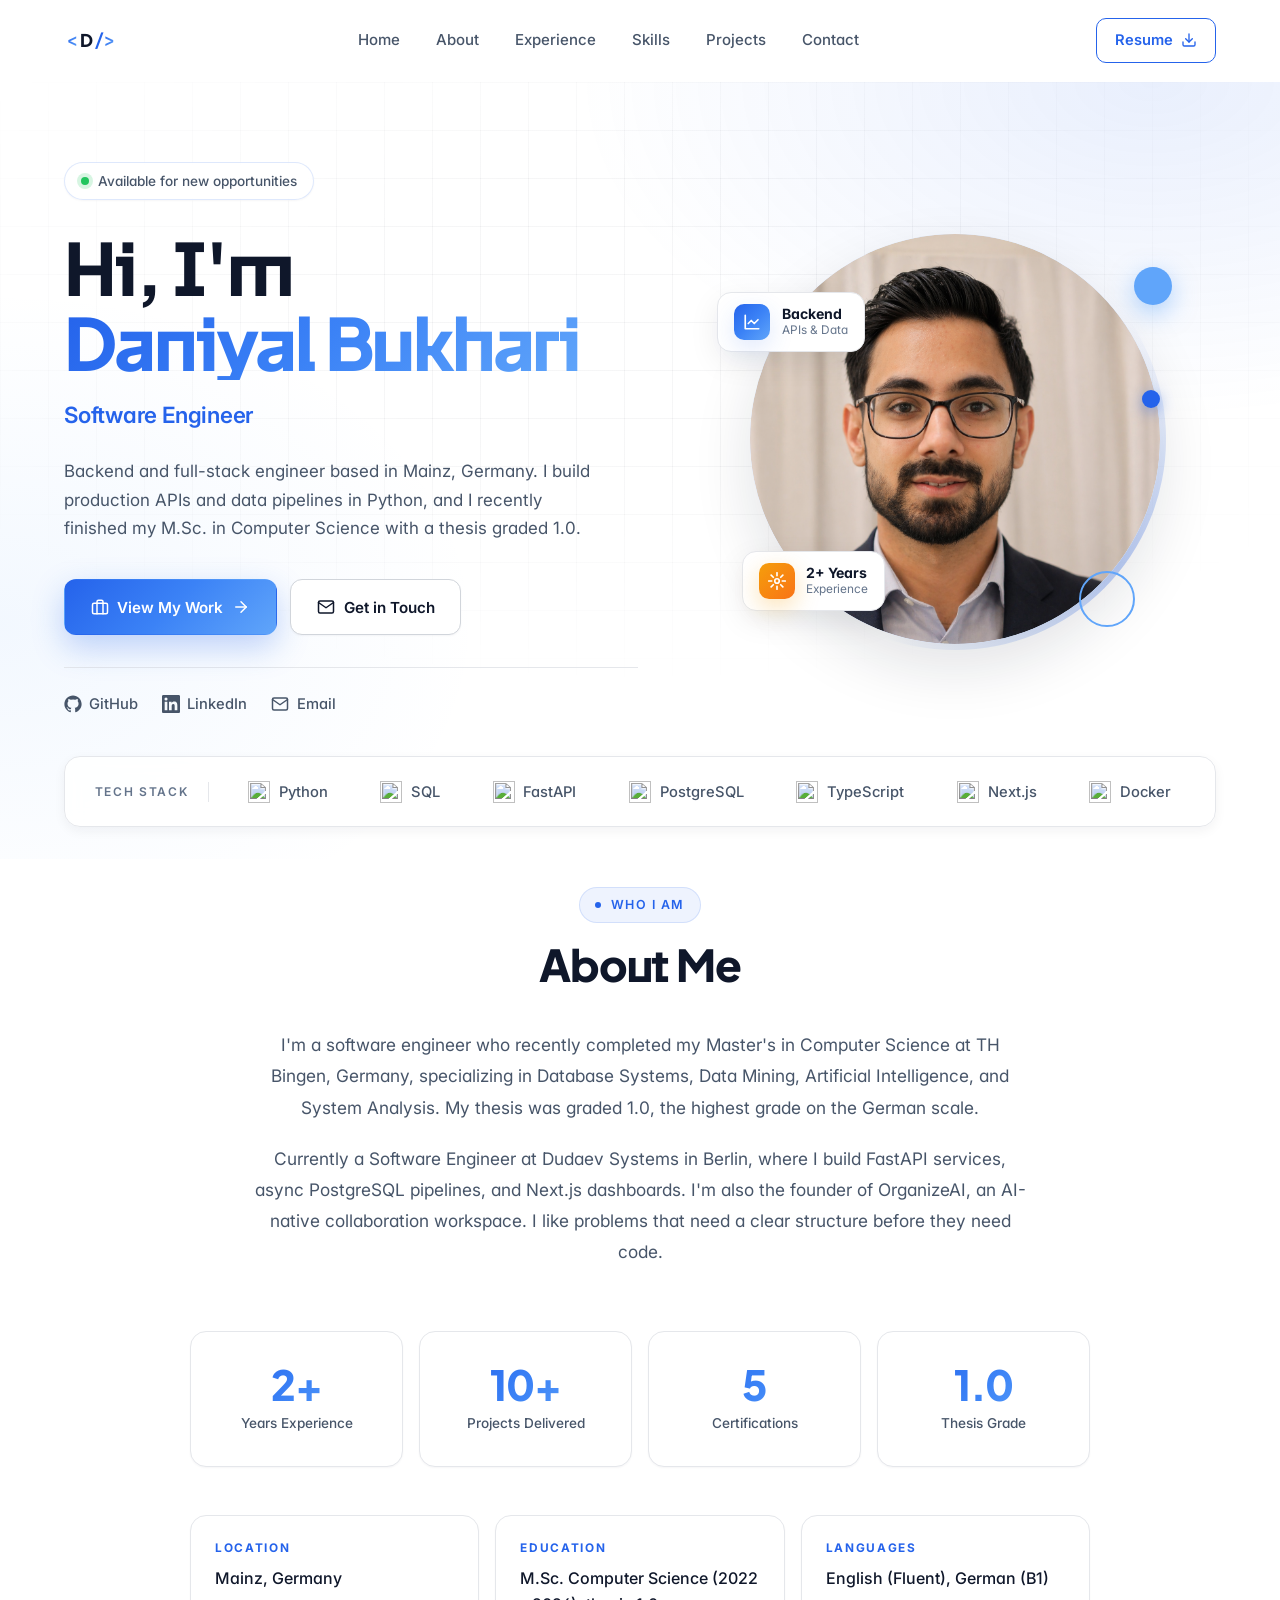
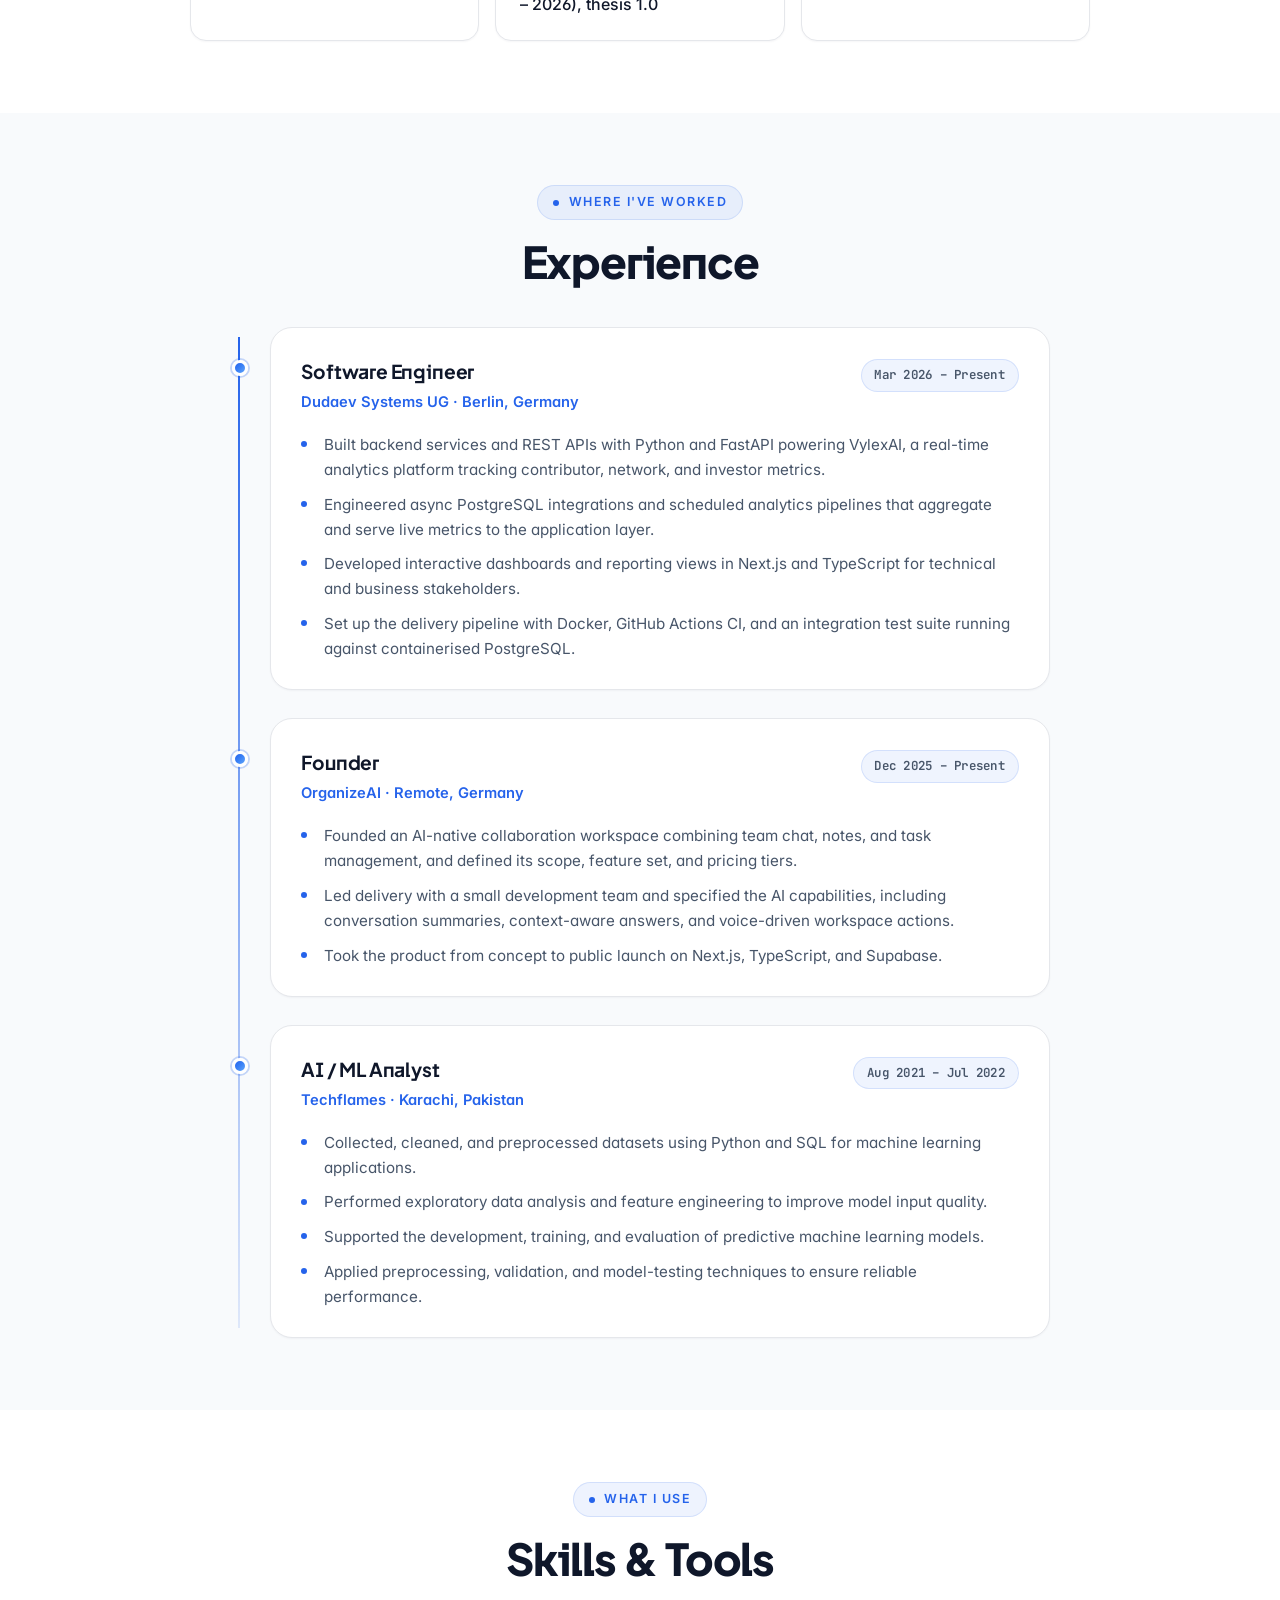
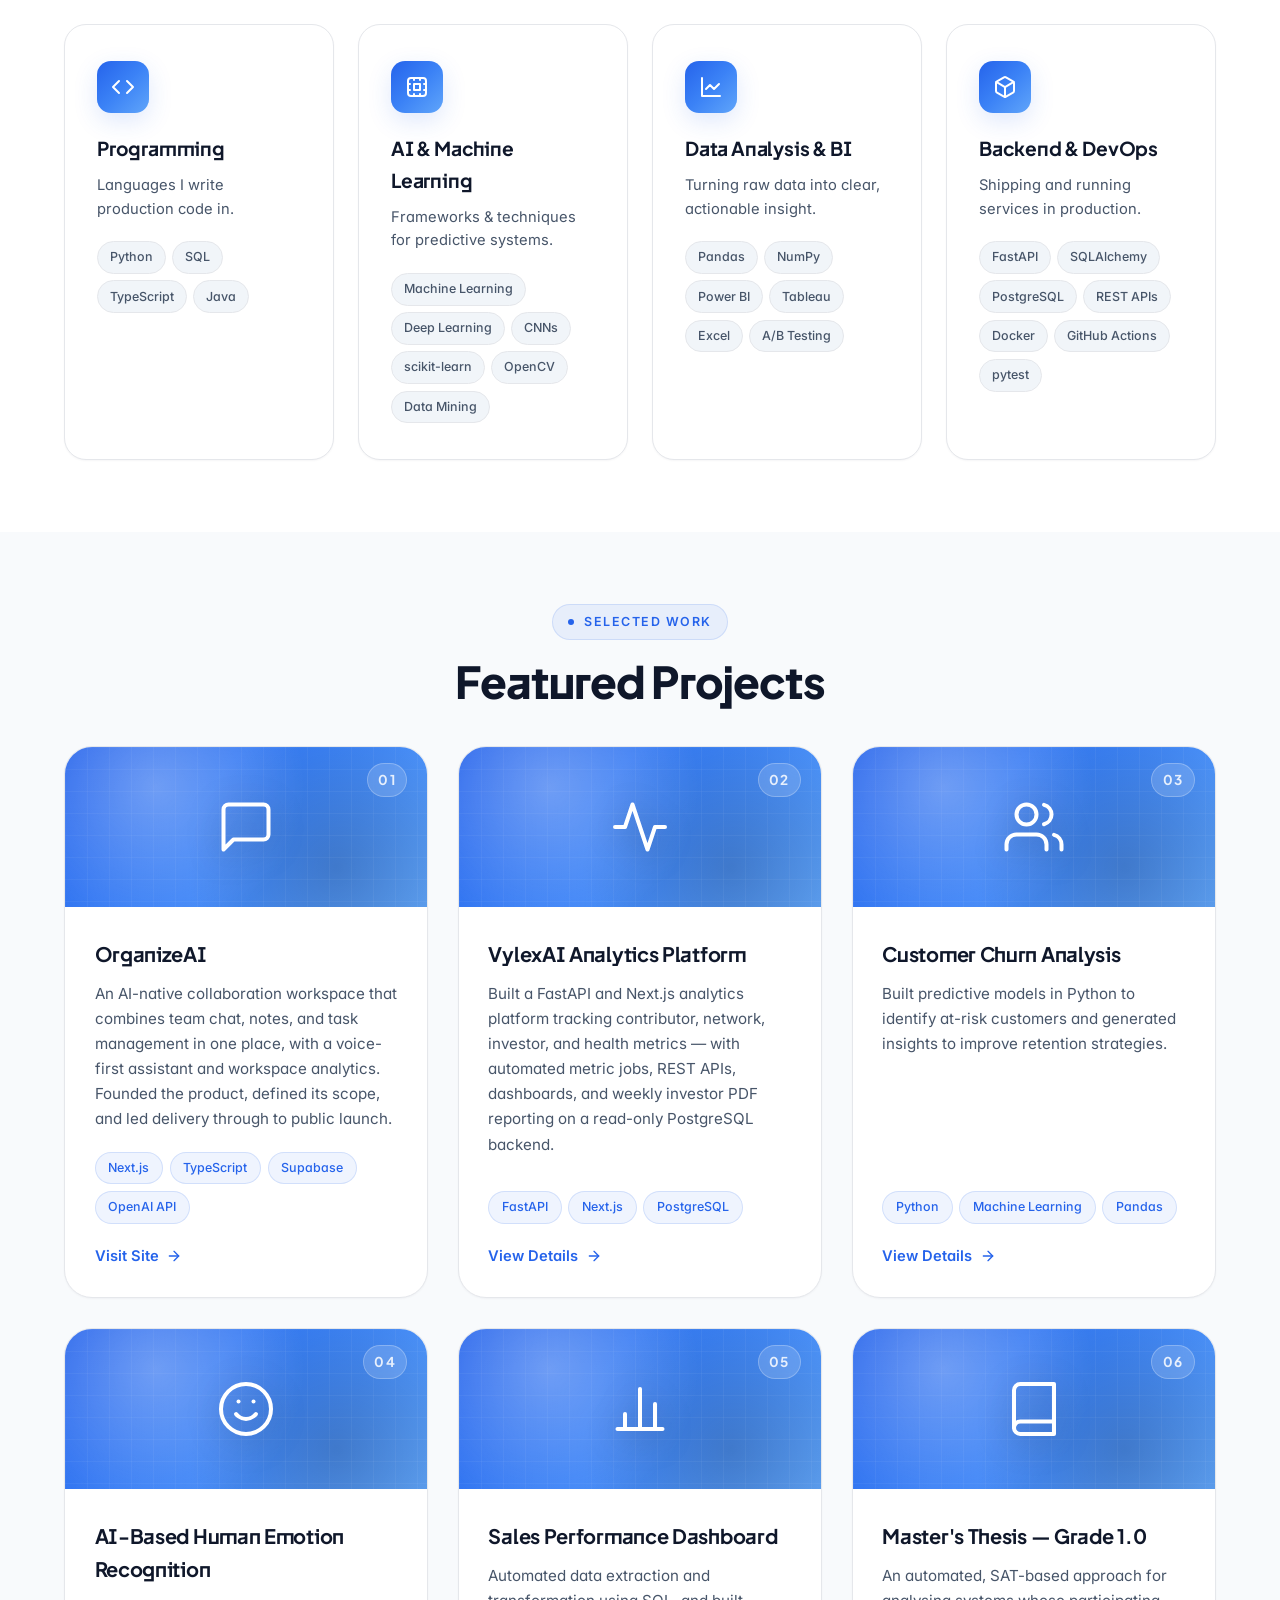
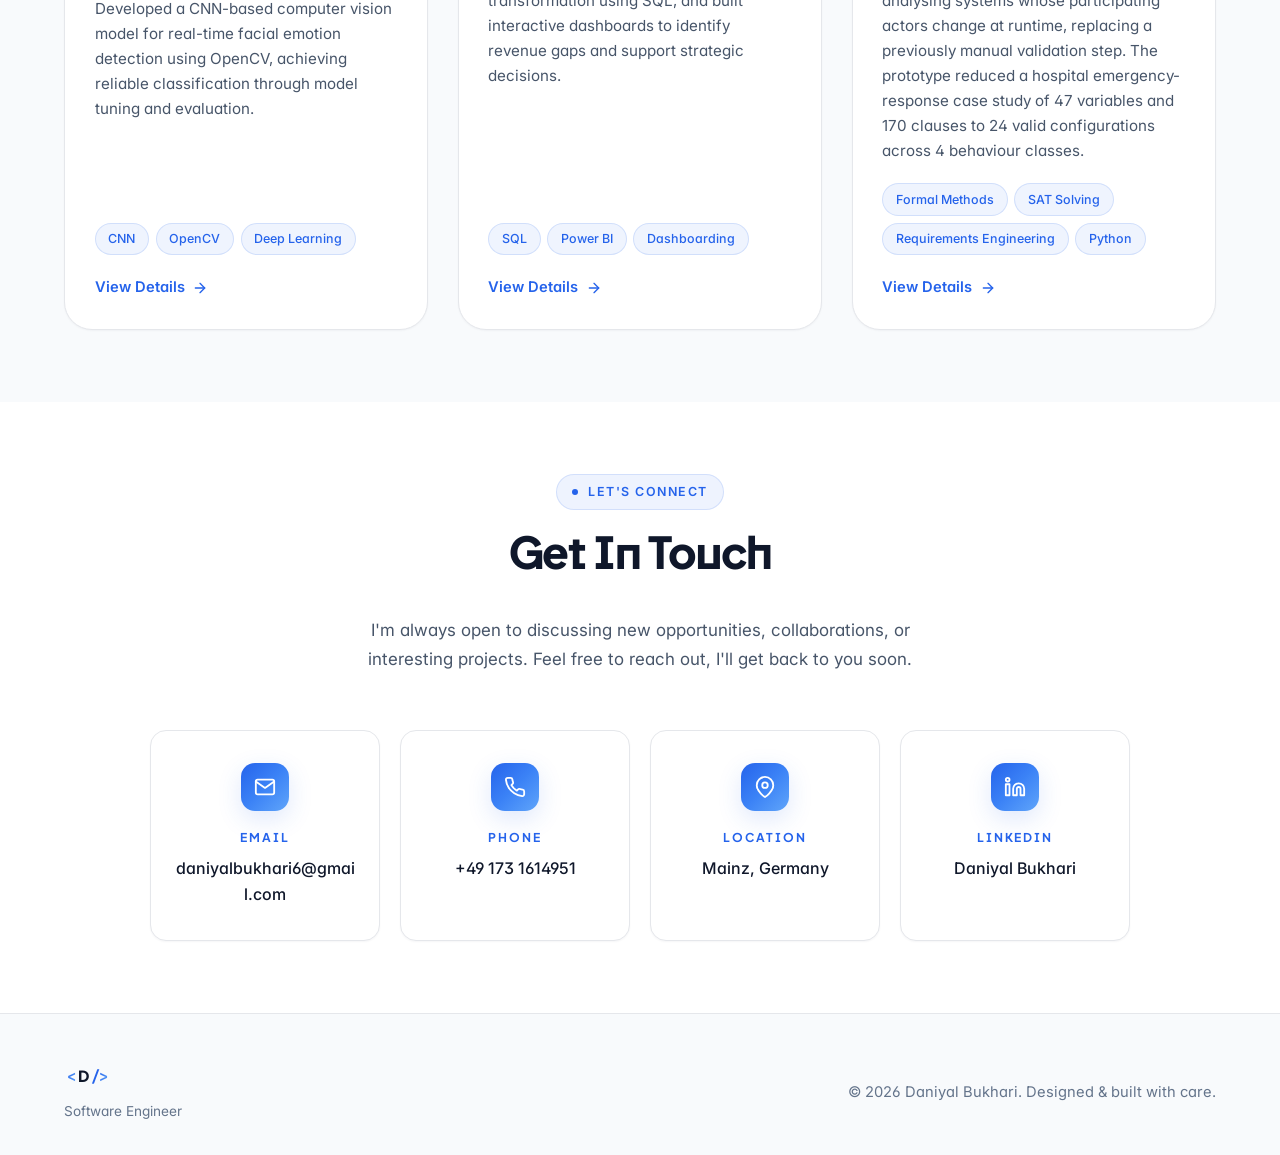
==== commit b56bc2c1: "Reposition portfolio around software engineering Update hero, about, and footer from "AI / ML Analys" ====
--- a/index.html
+++ b/index.html
@@ -3,8 +3,8 @@
 <head>
   <meta charset="UTF-8" />
   <meta name="viewport" content="width=device-width, initial-scale=1.0" />
-  <title>Daniyal Bukhari | AI / ML Analyst</title>
-  <meta name="description" content="Portfolio of Daniyal Bukhari, AI/ML Analyst and M.Sc. Computer Science graduate based in Mainz, Germany." />
+  <title>Daniyal Bukhari | Software Engineer</title>
+  <meta name="description" content="Portfolio of Daniyal Bukhari, Software Engineer and M.Sc. Computer Science graduate (thesis grade 1.0) based in Mainz, Germany." />
   <link rel="preconnect" href="https://fonts.googleapis.com" />
   <link rel="preconnect" href="https://fonts.gstatic.com" crossorigin />
   <link href="https://fonts.googleapis.com/css2?family=Inter:wght@400;500;600;700;800&family=JetBrains+Mono:wght@600;700&family=Plus+Jakarta+Sans:wght@600;700;800&display=swap" rel="stylesheet" />
@@ -37,7 +37,7 @@
         <li><a href="#projects">Projects</a></li>
         <li><a href="#contact">Contact</a></li>
       </ul>
-      <a href="CV_DaniyalC.pdf" class="btn-resume" download="Daniyal_Bukhari_CV.pdf">
+      <a href="CV_Daniyal_Bukhari.pdf" class="btn-resume" download="Daniyal_Bukhari_CV.pdf">
         Resume
         <svg viewBox="0 0 24 24" fill="none" stroke="currentColor" stroke-width="2" stroke-linecap="round" stroke-linejoin="round" aria-hidden="true"><path d="M21 15v4a2 2 0 0 1-2 2H5a2 2 0 0 1-2-2v-4"></path><polyline points="7 10 12 15 17 10"></polyline><line x1="12" y1="15" x2="12" y2="3"></line></svg>
       </a>
@@ -59,11 +59,11 @@
           Hi, I'm <br />
           <span class="gradient">Daniyal Bukhari</span>
         </h1>
-        <h2>AI / ML Analyst &amp; Data Enthusiast</h2>
+        <h2>Software Engineer</h2>
         <p class="hero-text">
-          M.Sc. Computer Science graduate based in Mainz, Germany. Passionate
-          about machine learning, data analysis, and building intelligent
-          solutions that turn data into decisions.
+          Backend and full-stack engineer based in Mainz, Germany. I build
+          production APIs and data pipelines in Python, and I recently finished
+          my M.Sc. in Computer Science with a thesis graded 1.0.
         </p>
 
         <div class="hero-buttons">
@@ -107,8 +107,8 @@
               <svg viewBox="0 0 24 24" fill="none" stroke="currentColor" stroke-width="2.2" stroke-linecap="round" stroke-linejoin="round"><path d="M3 3v18h18"/><path d="M7 14l4-4 4 4 5-5"/></svg>
             </div>
             <div>
-              <div class="fc-title">Data Driven</div>
-              <div class="fc-sub">Insights &amp; ML</div>
+              <div class="fc-title">Backend</div>
+              <div class="fc-sub">APIs &amp; Data</div>
             </div>
           </div>
           <div class="floating-card floating-card-2" aria-hidden="true">
@@ -140,23 +140,23 @@
           </div>
           <div class="tech-item">
             <img src="https://cdn.simpleicons.org/tensorflow/FF6F00" alt="" aria-hidden="true" />
-            <span>Machine Learning</span>
+            <span>FastAPI</span>
           </div>
           <div class="tech-item">
             <img src="https://cdn.simpleicons.org/numpy/013243" alt="" aria-hidden="true" />
-            <span>Data Analysis</span>
+            <span>PostgreSQL</span>
           </div>
           <div class="tech-item">
             <img src="https://cdn.simpleicons.org/pandas/150458" alt="" aria-hidden="true" />
-            <span>Pandas</span>
+            <span>TypeScript</span>
           </div>
           <div class="tech-item">
             <img src="https://cdn.simpleicons.org/scikitlearn/F7931E" alt="" aria-hidden="true" />
-            <span>Scikit-learn</span>
+            <span>Next.js</span>
           </div>
           <div class="tech-item">
             <img src="https://cdn.simpleicons.org/opencv/5C3EE8" alt="" aria-hidden="true" />
-            <span>OpenCV</span>
+            <span>Docker</span>
           </div>
         </div>
       </div>
@@ -170,16 +170,17 @@
       <h2 class="section-title">About Me</h2>
       <div class="about-content reveal">
         <p>
-          I'm an AI / Machine Learning professional who recently completed my
-          Master's in Computer Science at TH Bingen, Germany,
-          specializing in Database Systems, Data Mining, Artificial
-          Intelligence, Project Management, and System Analysis.
+          I'm a software engineer who recently completed my Master's in
+          Computer Science at TH Bingen, Germany, specializing in Database
+          Systems, Data Mining, Artificial Intelligence, and System Analysis.
+          My thesis was graded 1.0, the highest grade on the German scale.
         </p>
         <p>
-          Currently a Software Engineer Intern at Dudaev Systems and previously
-          an AI/ML Analyst at Techflames, I enjoy turning raw data into
-          meaningful insights, building backend services and predictive models,
-          and solving real-world problems with clean, structured approaches.
+          Currently a Software Engineer at Dudaev Systems in Berlin, where I
+          build FastAPI services, async PostgreSQL pipelines, and Next.js
+          dashboards. I'm also the founder of OrganizeAI, an AI-native
+          collaboration workspace. I like problems that need a clear structure
+          before they need code.
         </p>
       </div>
 
@@ -197,8 +198,8 @@
           <div class="stat-label">Certifications</div>
         </div>
         <div class="stat-card reveal">
-          <div class="stat-num">3</div>
-          <div class="stat-label">Languages Spoken</div>
+          <div class="stat-num">1.0</div>
+          <div class="stat-label">Thesis Grade</div>
         </div>
       </div>
 
@@ -209,11 +210,11 @@
         </div>
         <div class="reveal">
           <strong>Education</strong>
-          <span>M.Sc. Computer Science (2022 – 2026)</span>
+          <span>M.Sc. Computer Science (2022 – 2026), thesis 1.0</span>
         </div>
         <div class="reveal">
           <strong>Languages</strong>
-          <span>English, German (A2–B1), Urdu</span>
+          <span>English (Fluent), German (B1)</span>
         </div>
       </div>
     </div>
@@ -229,16 +230,31 @@
         <article class="exp-card reveal">
           <div class="exp-header">
             <div>
-              <h3 class="exp-role">Software Engineer Intern</h3>
+              <h3 class="exp-role">Software Engineer</h3>
               <p class="exp-company">Dudaev Systems UG &middot; Berlin, Germany</p>
             </div>
             <span class="exp-period">Mar 2026 &ndash; Present</span>
           </div>
           <ul class="exp-points">
-            <li>Developed backend services and REST APIs with Python and FastAPI to power a real-time analytics platform tracking contributor, network, investor, and health metrics.</li>
-            <li>Engineered read-only PostgreSQL integrations and analytics pipelines that aggregate and serve live metrics to the application layer.</li>
-            <li>Built interactive dashboards and reporting views in Next.js that surface key performance indicators for technical and business stakeholders.</li>
-            <li>Automated investor-reporting workflows, delivering consistent metric summaries and cutting manual report preparation.</li>
+            <li>Built backend services and REST APIs with Python and FastAPI powering VylexAI, a real-time analytics platform tracking contributor, network, and investor metrics.</li>
+            <li>Engineered async PostgreSQL integrations and scheduled analytics pipelines that aggregate and serve live metrics to the application layer.</li>
+            <li>Developed interactive dashboards and reporting views in Next.js and TypeScript for technical and business stakeholders.</li>
+            <li>Set up the delivery pipeline with Docker, GitHub Actions CI, and an integration test suite running against containerised PostgreSQL.</li>
+          </ul>
+        </article>
+
+        <article class="exp-card reveal">
+          <div class="exp-header">
+            <div>
+              <h3 class="exp-role">Founder</h3>
+              <p class="exp-company">OrganizeAI &middot; Remote, Germany</p>
+            </div>
+            <span class="exp-period">Dec 2025 &ndash; Present</span>
+          </div>
+          <ul class="exp-points">
+            <li>Founded an AI-native collaboration workspace combining team chat, notes, and task management, and defined its scope, feature set, and pricing tiers.</li>
+            <li>Led delivery with a small development team and specified the AI capabilities, including conversation summaries, context-aware answers, and voice-driven workspace actions.</li>
+            <li>Took the product from concept to public launch on Next.js, TypeScript, and Supabase.</li>
           </ul>
         </article>
 
@@ -278,6 +294,7 @@
           <div class="skill-tags">
             <span>Python</span>
             <span>SQL</span>
+            <span>TypeScript</span>
             <span>Java</span>
           </div>
         </div>
@@ -318,12 +335,16 @@
           <div class="skill-icon" aria-hidden="true">
             <svg viewBox="0 0 24 24" fill="none" stroke="currentColor" stroke-width="2" stroke-linecap="round" stroke-linejoin="round"><path d="M21 16V8a2 2 0 0 0-1-1.73l-7-4a2 2 0 0 0-2 0l-7 4A2 2 0 0 0 3 8v8a2 2 0 0 0 1 1.73l7 4a2 2 0 0 0 2 0l7-4A2 2 0 0 0 21 16z"></path><polyline points="3.27 6.96 12 12.01 20.73 6.96"></polyline><line x1="12" y1="22.08" x2="12" y2="12"></line></svg>
           </div>
-          <h3>Blockchain</h3>
-          <p class="skill-desc">Foundations of decentralized application design.</p>
+          <h3>Backend &amp; DevOps</h3>
+          <p class="skill-desc">Shipping and running services in production.</p>
           <div class="skill-tags">
-            <span>Fundamentals</span>
-            <span>Smart Contracts</span>
-            <span>dApps</span>
+            <span>FastAPI</span>
+            <span>SQLAlchemy</span>
+            <span>PostgreSQL</span>
+            <span>REST APIs</span>
+            <span>Docker</span>
+            <span>GitHub Actions</span>
+            <span>pytest</span>
           </div>
         </div>
 
@@ -341,6 +362,32 @@
         <article class="project-card reveal">
           <div class="project-thumb">
             <span class="project-num">01</span>
+            <svg viewBox="0 0 24 24" fill="none" stroke="currentColor" stroke-width="1.6" stroke-linecap="round" stroke-linejoin="round"><path d="M21 15a2 2 0 0 1-2 2H7l-4 4V5a2 2 0 0 1 2-2h14a2 2 0 0 1 2 2z"></path></svg>
+          </div>
+          <div class="project-body">
+            <h3>OrganizeAI</h3>
+            <p>
+              An AI-native collaboration workspace that combines team chat,
+              notes, and task management in one place, with a voice-first
+              assistant and workspace analytics. Founded the product, defined
+              its scope, and led delivery through to public launch.
+            </p>
+            <div class="project-tags">
+              <span>Next.js</span>
+              <span>TypeScript</span>
+              <span>Supabase</span>
+              <span>OpenAI API</span>
+            </div>
+            <a href="https://www.organizeai.dev/" target="_blank" rel="noopener" class="project-link">
+              Visit Site
+              <svg viewBox="0 0 24 24" fill="none" stroke="currentColor" stroke-width="2" stroke-linecap="round" stroke-linejoin="round" aria-hidden="true"><line x1="5" y1="12" x2="19" y2="12"></line><polyline points="12 5 19 12 12 19"></polyline></svg>
+            </a>
+          </div>
+        </article>
+
+        <article class="project-card reveal">
+          <div class="project-thumb">
+            <span class="project-num">02</span>
             <svg viewBox="0 0 24 24" fill="none" stroke="currentColor" stroke-width="1.6" stroke-linecap="round" stroke-linejoin="round"><polyline points="22 12 18 12 15 21 9 3 6 12 2 12"></polyline></svg>
           </div>
           <div class="project-body">
@@ -365,7 +412,7 @@
 
         <article class="project-card reveal">
           <div class="project-thumb">
-            <span class="project-num">02</span>
+            <span class="project-num">03</span>
             <svg viewBox="0 0 24 24" fill="none" stroke="currentColor" stroke-width="1.6" stroke-linecap="round" stroke-linejoin="round"><path d="M17 21v-2a4 4 0 0 0-4-4H5a4 4 0 0 0-4 4v2"></path><circle cx="9" cy="7" r="4"></circle><path d="M23 21v-2a4 4 0 0 0-3-3.87"></path><path d="M16 3.13a4 4 0 0 1 0 7.75"></path></svg>
           </div>
           <div class="project-body">
@@ -388,7 +435,7 @@
 
         <article class="project-card reveal">
           <div class="project-thumb">
-            <span class="project-num">03</span>
+            <span class="project-num">04</span>
             <svg viewBox="0 0 24 24" fill="none" stroke="currentColor" stroke-width="1.6" stroke-linecap="round" stroke-linejoin="round"><circle cx="12" cy="12" r="10"></circle><path d="M8 14s1.5 2 4 2 4-2 4-2"></path><line x1="9" y1="9" x2="9.01" y2="9"></line><line x1="15" y1="9" x2="15.01" y2="9"></line></svg>
           </div>
           <div class="project-body">
@@ -412,7 +459,7 @@
 
         <article class="project-card reveal">
           <div class="project-thumb">
-            <span class="project-num">04</span>
+            <span class="project-num">05</span>
             <svg viewBox="0 0 24 24" fill="none" stroke="currentColor" stroke-width="1.6" stroke-linecap="round" stroke-linejoin="round"><line x1="18" y1="20" x2="18" y2="10"></line><line x1="12" y1="20" x2="12" y2="4"></line><line x1="6" y1="20" x2="6" y2="14"></line><line x1="3" y1="20" x2="21" y2="20"></line></svg>
           </div>
           <div class="project-body">
@@ -436,20 +483,23 @@
 
         <article class="project-card reveal">
           <div class="project-thumb">
-            <span class="project-num">05</span>
+            <span class="project-num">06</span>
             <svg viewBox="0 0 24 24" fill="none" stroke="currentColor" stroke-width="1.6" stroke-linecap="round" stroke-linejoin="round"><path d="M4 19.5A2.5 2.5 0 0 1 6.5 17H20"></path><path d="M6.5 2H20v20H6.5A2.5 2.5 0 0 1 4 19.5v-15A2.5 2.5 0 0 1 6.5 2z"></path></svg>
           </div>
           <div class="project-body">
-            <h3>Master's Thesis: Adaptive Systems</h3>
+            <h3>Master's Thesis &mdash; Grade 1.0</h3>
             <p>
-              Developed a model-based approach linking goal and behavioural
-              models, analysing adaptive systems and translating requirements
-              into structured technical representations.
+              An automated, SAT-based approach for analysing systems whose
+              participating actors change at runtime, replacing a previously
+              manual validation step. The prototype reduced a hospital
+              emergency-response case study of 47 variables and 170 clauses to
+              24 valid configurations across 4 behaviour classes.
             </p>
             <div class="project-tags">
-              <span>Research</span>
-              <span>Modeling</span>
-              <span>System Analysis</span>
+              <span>Formal Methods</span>
+              <span>SAT Solving</span>
+              <span>Requirements Engineering</span>
+              <span>Python</span>
             </div>
             <a href="#" class="project-link">
               View Details
@@ -526,7 +576,7 @@
           <text x="50" y="29" font-family="'JetBrains Mono',ui-monospace,monospace" font-size="22" font-weight="700" fill="url(#logoGrad)">&gt;</text>
         </svg>
       </a>
-        <p>AI / ML Analyst &amp; Data Enthusiast</p>
+        <p>Software Engineer</p>
       </div>
       <p class="footer-copy">&copy; <span id="year"></span> Daniyal Bukhari. Designed &amp; built with care.</p>
     </div>
